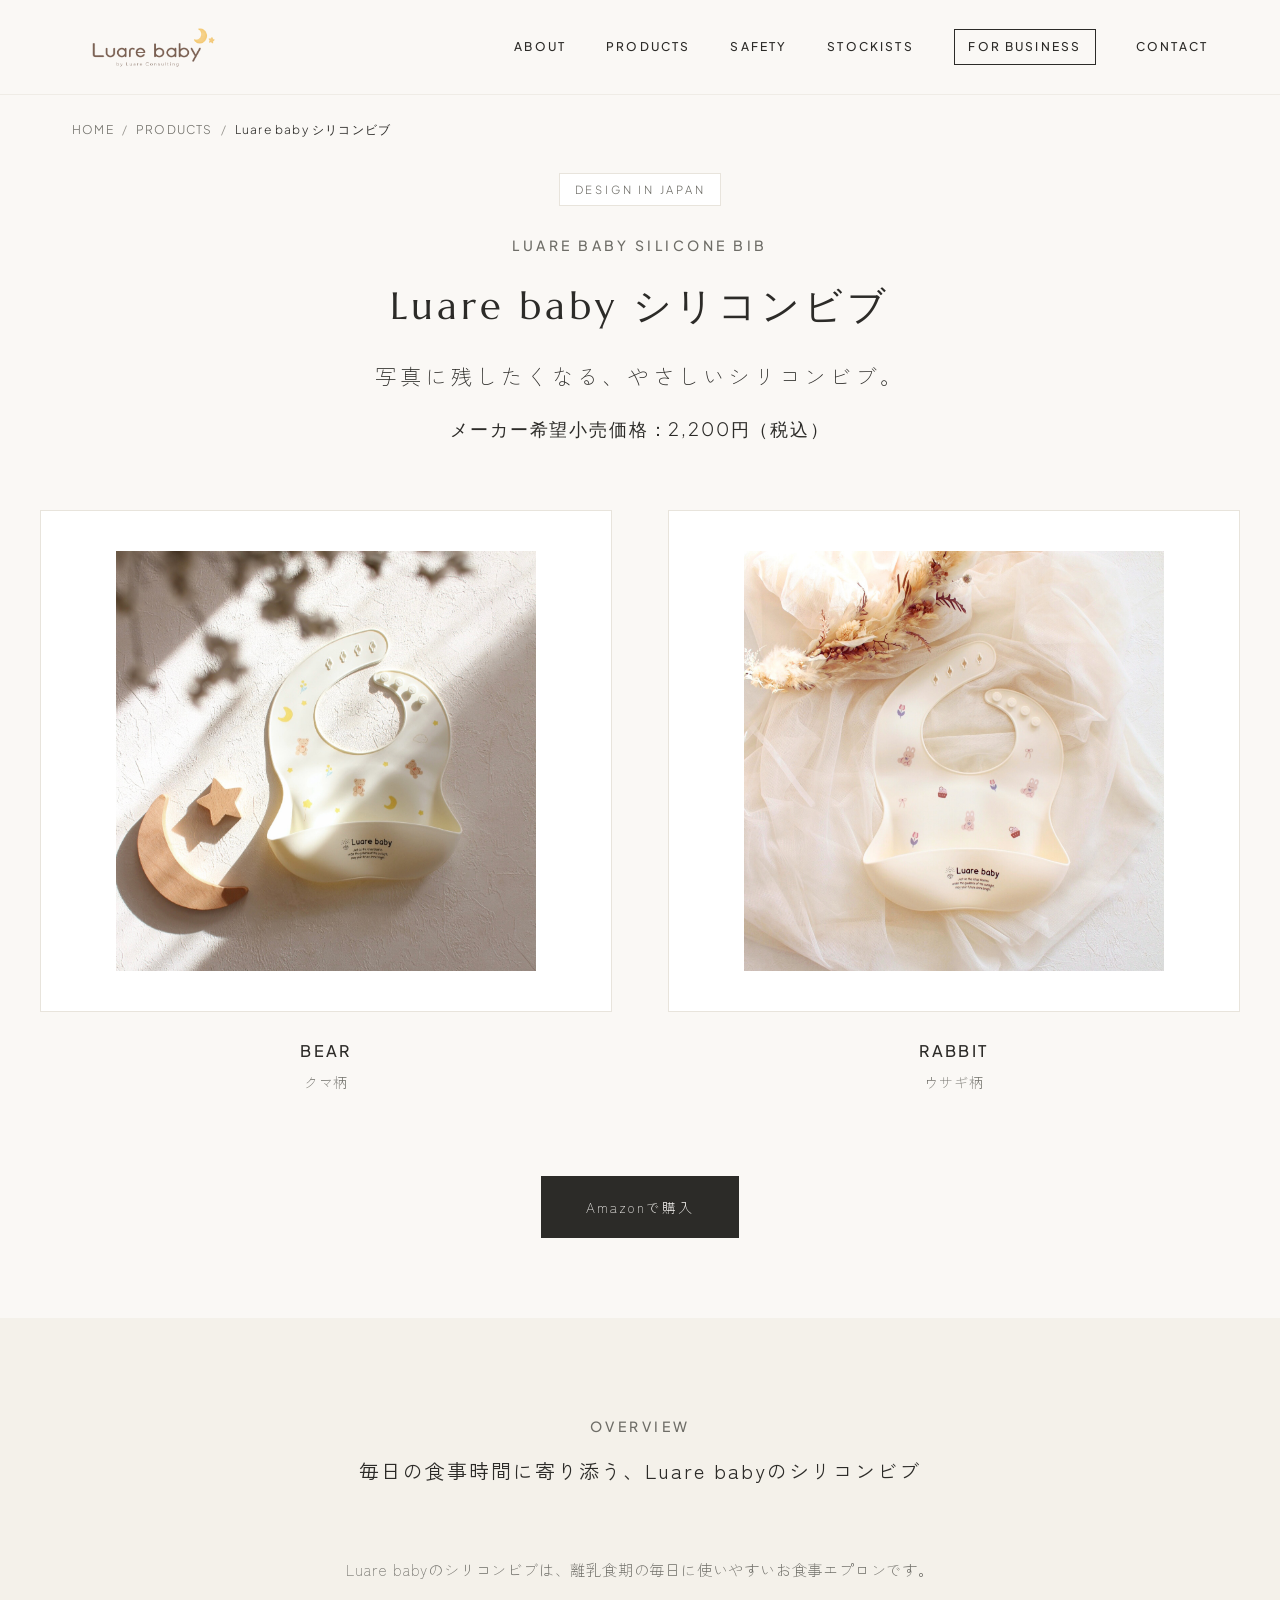
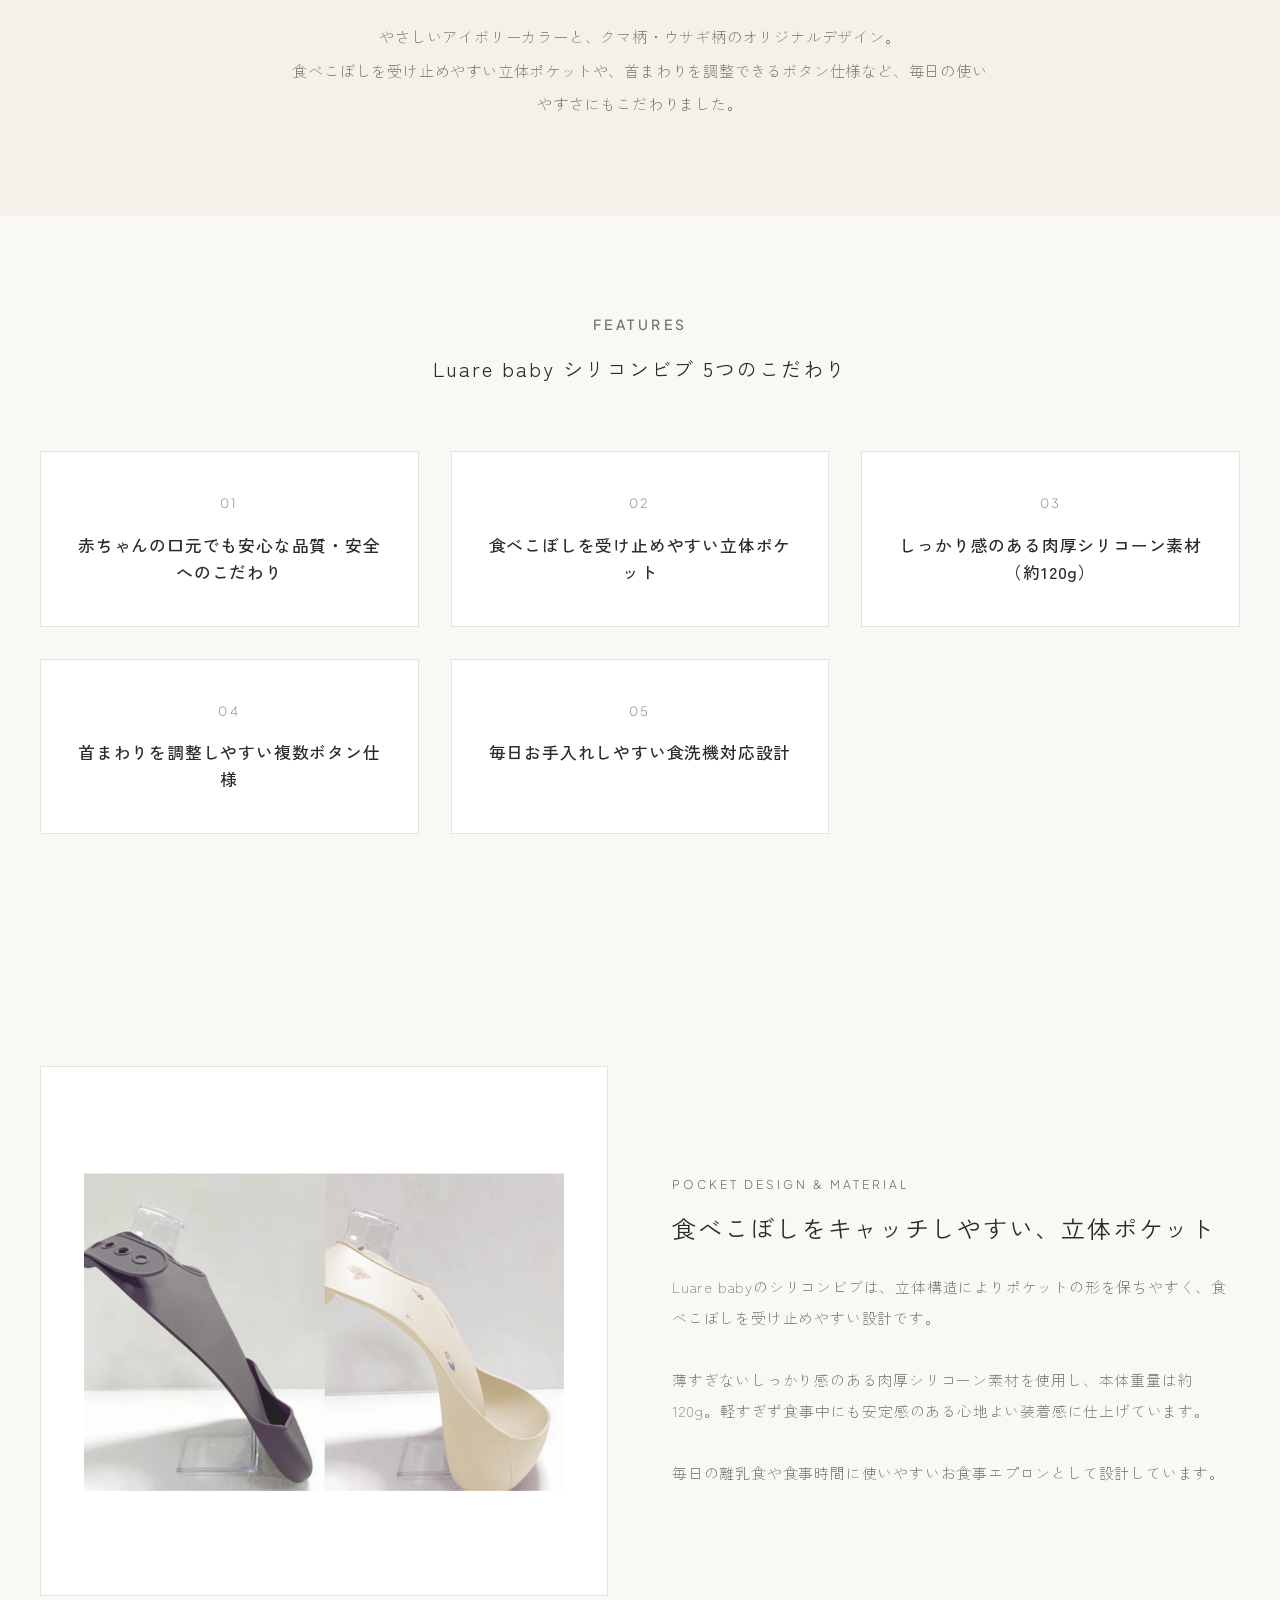
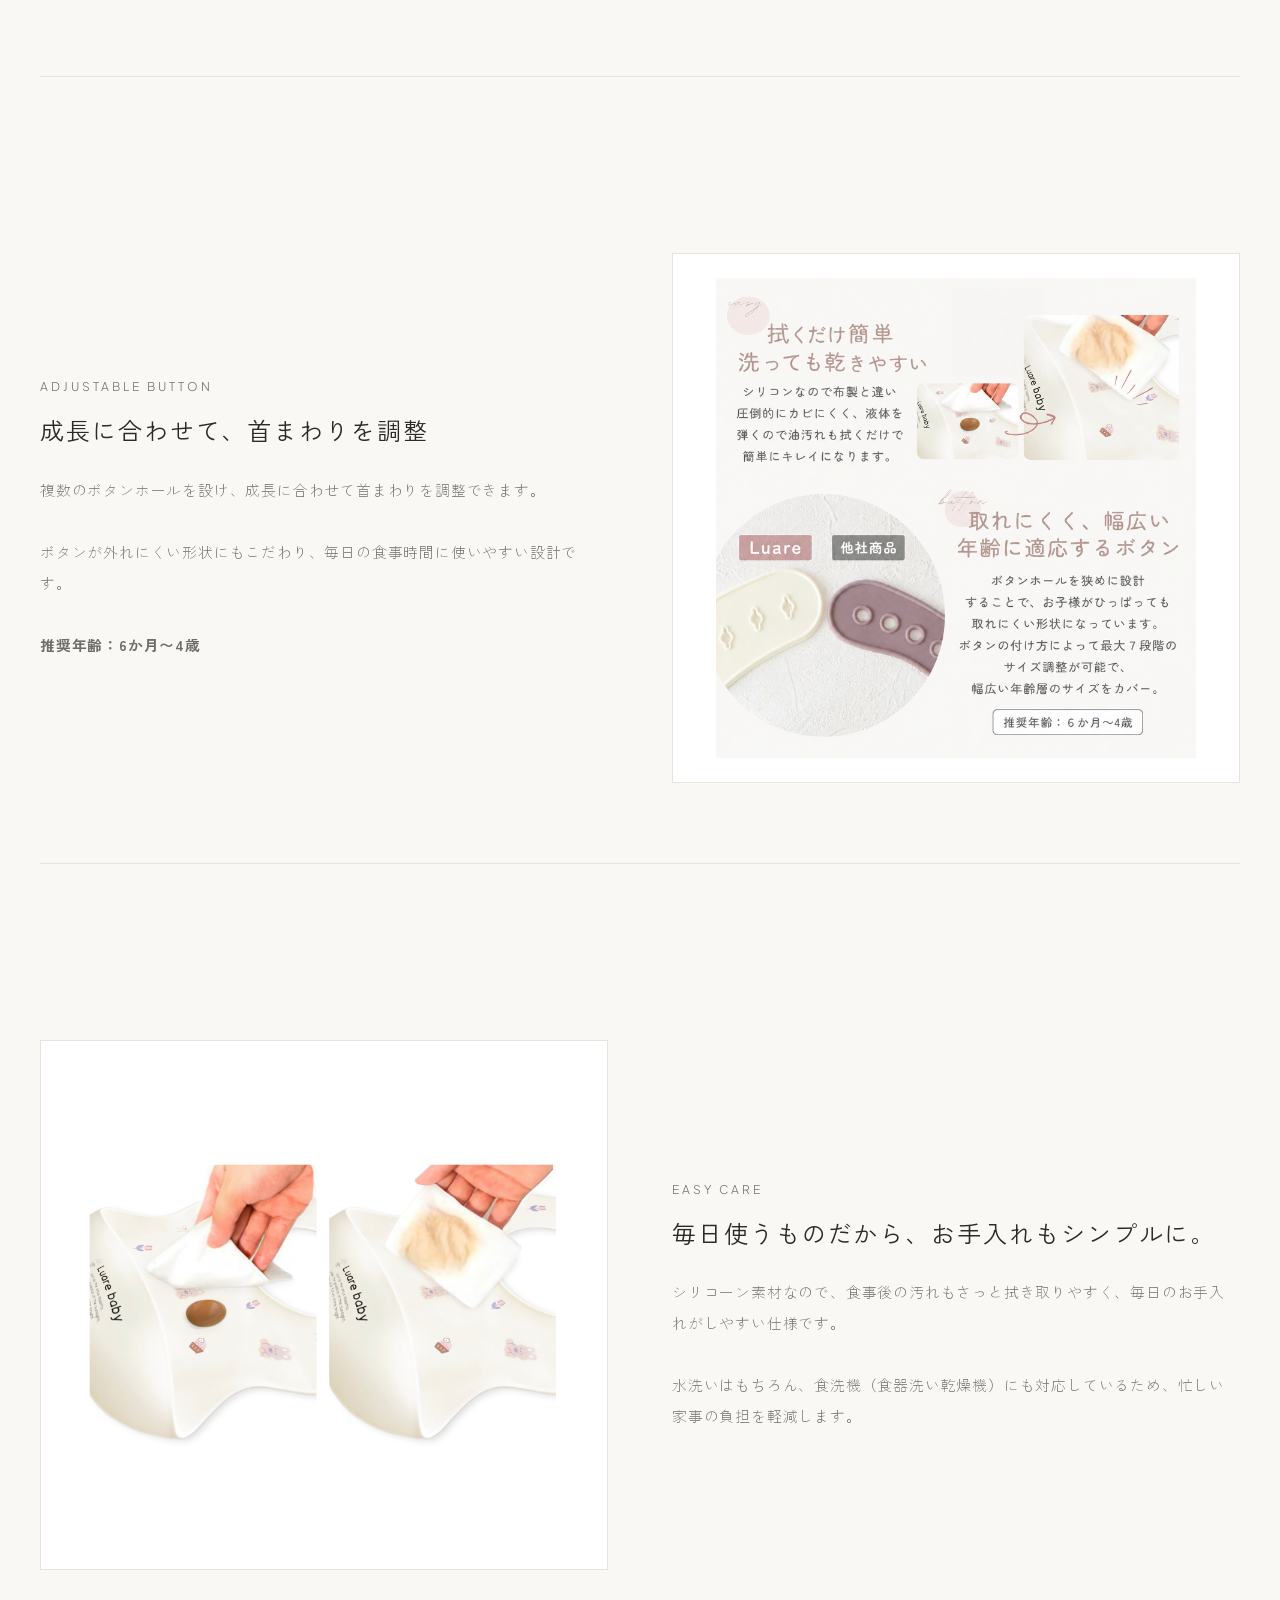
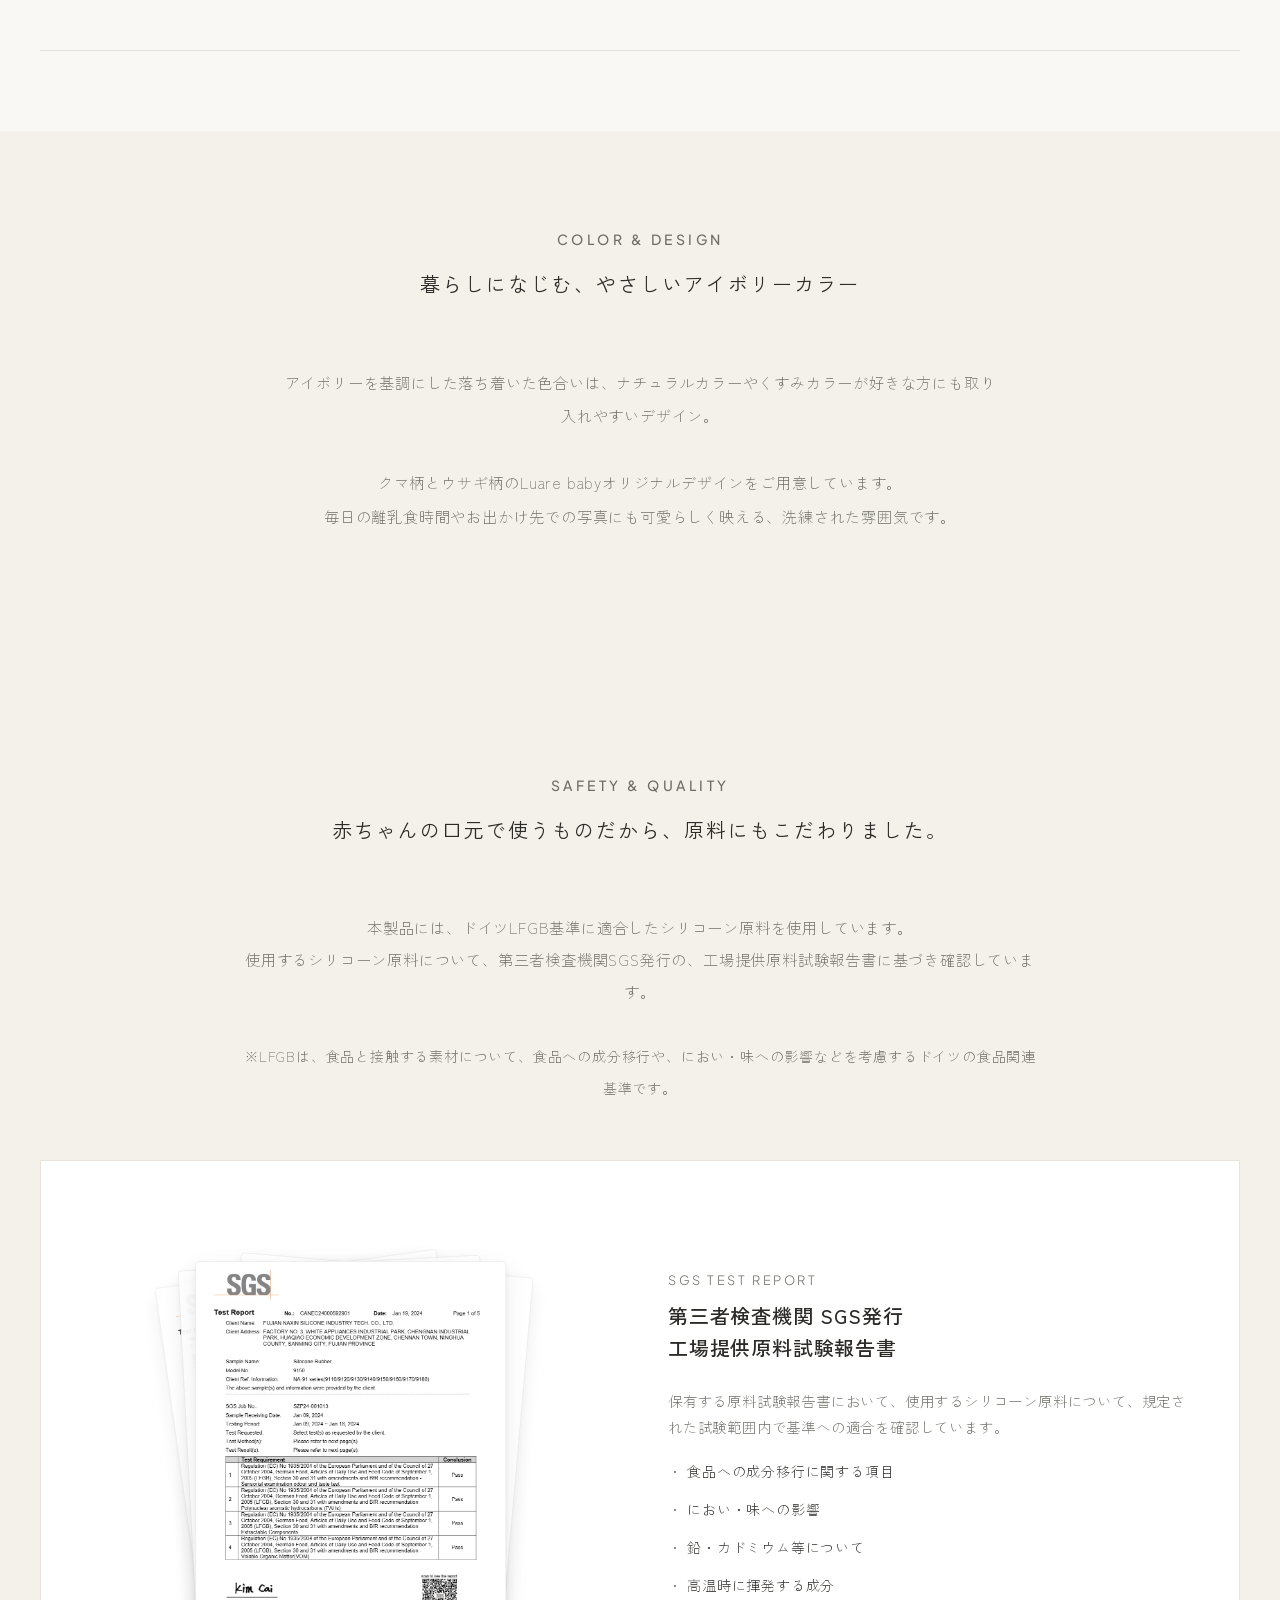
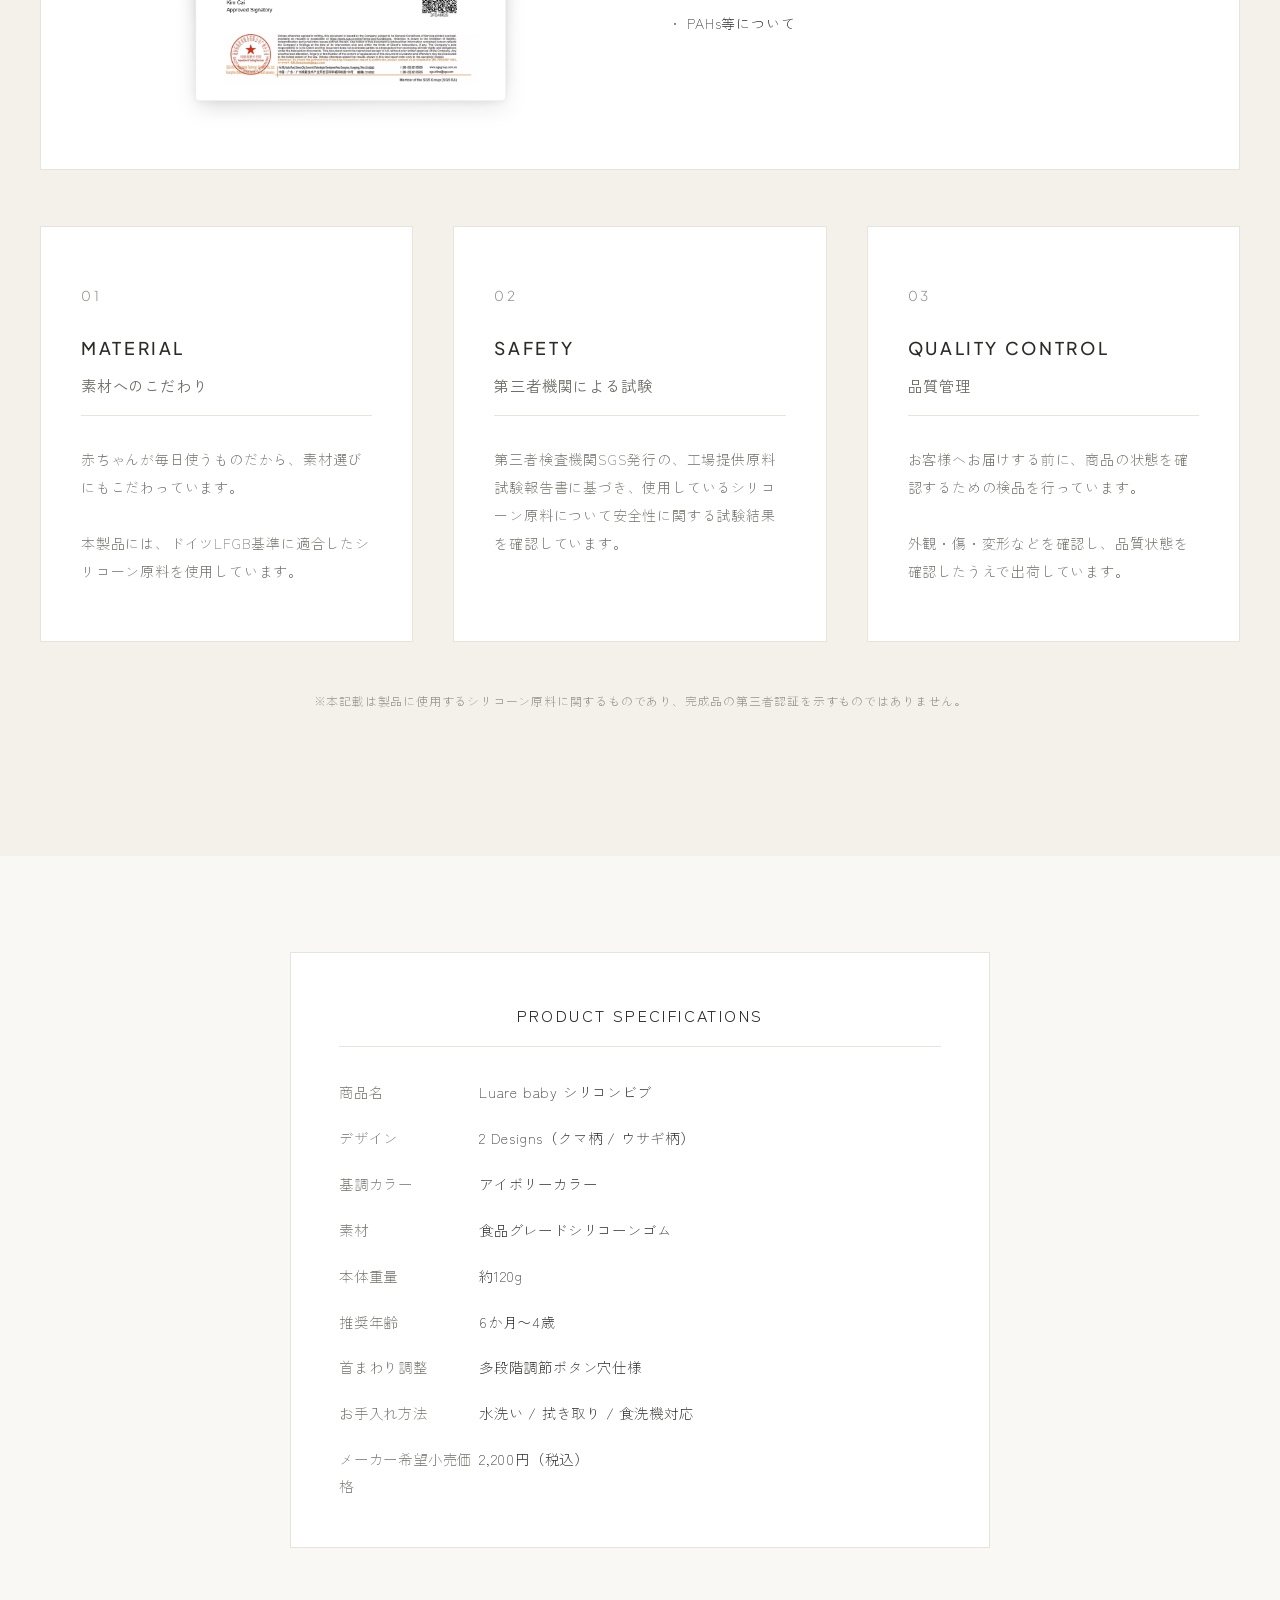
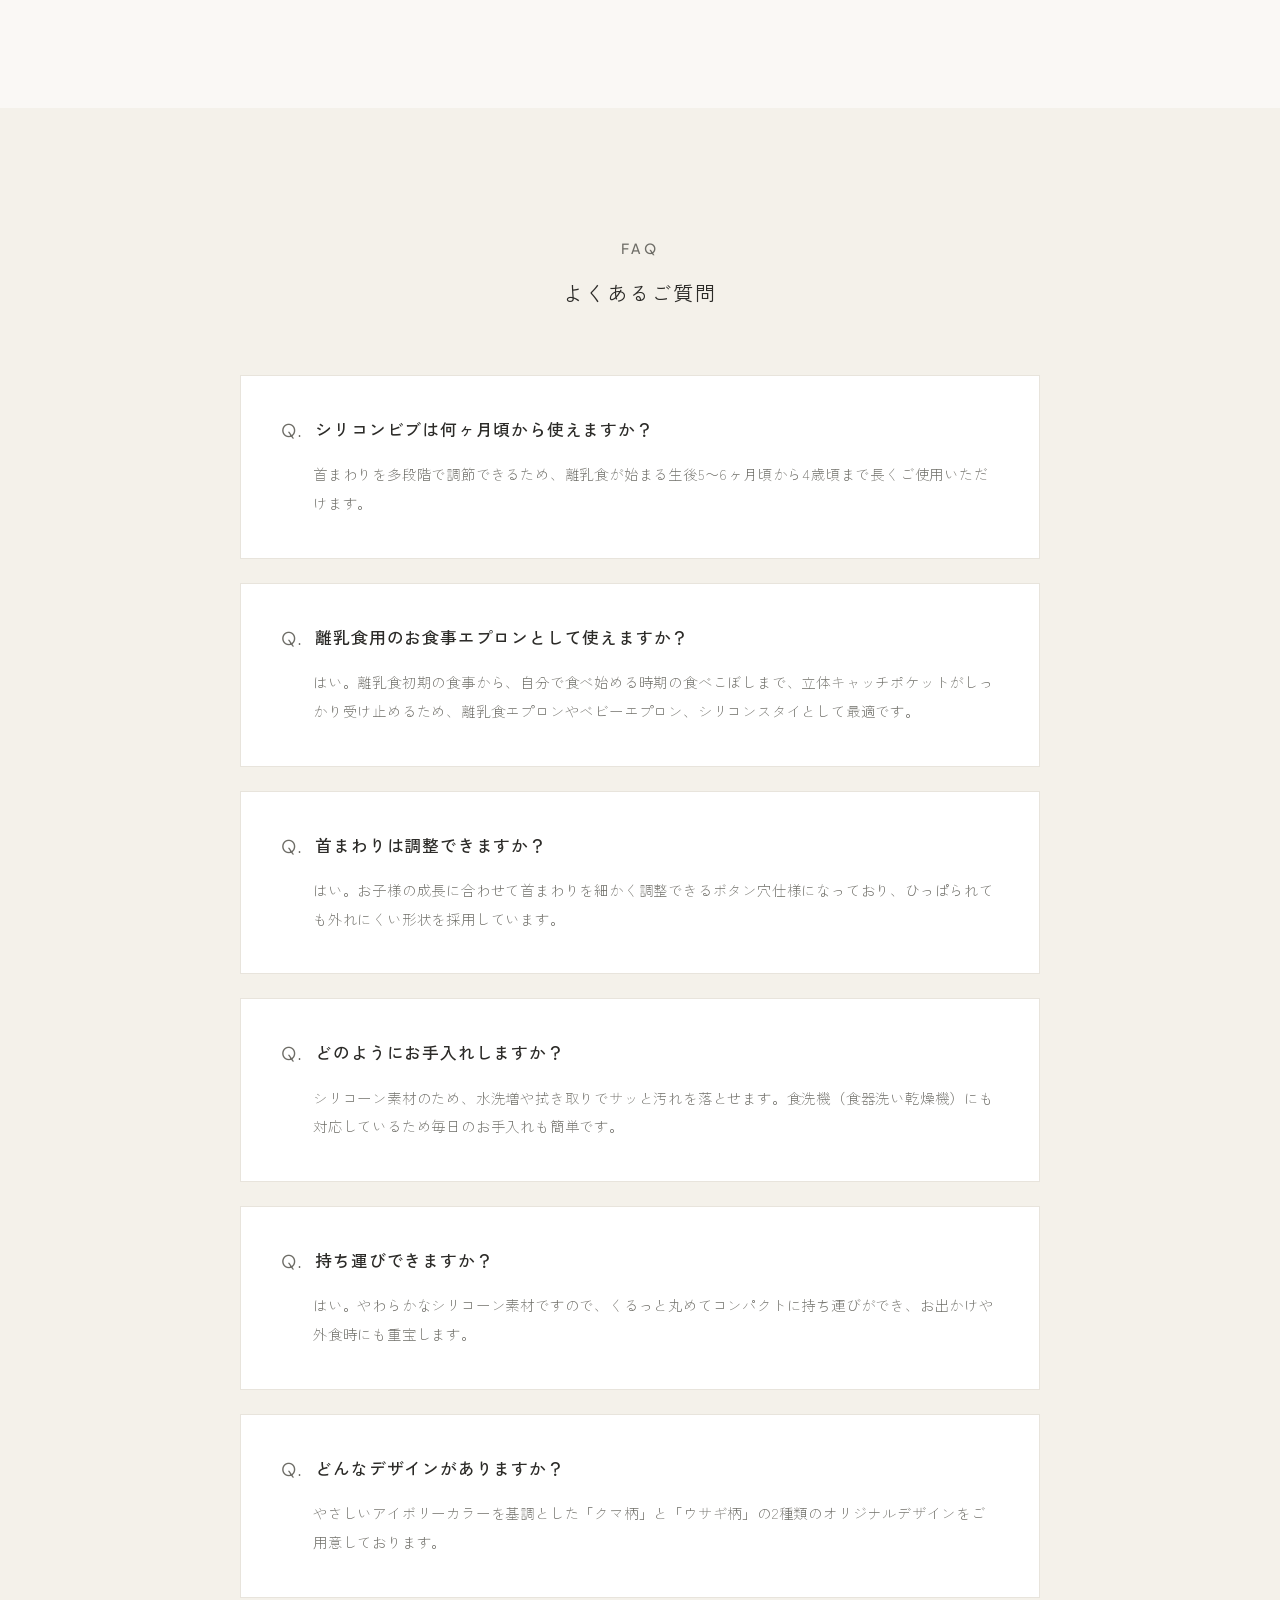
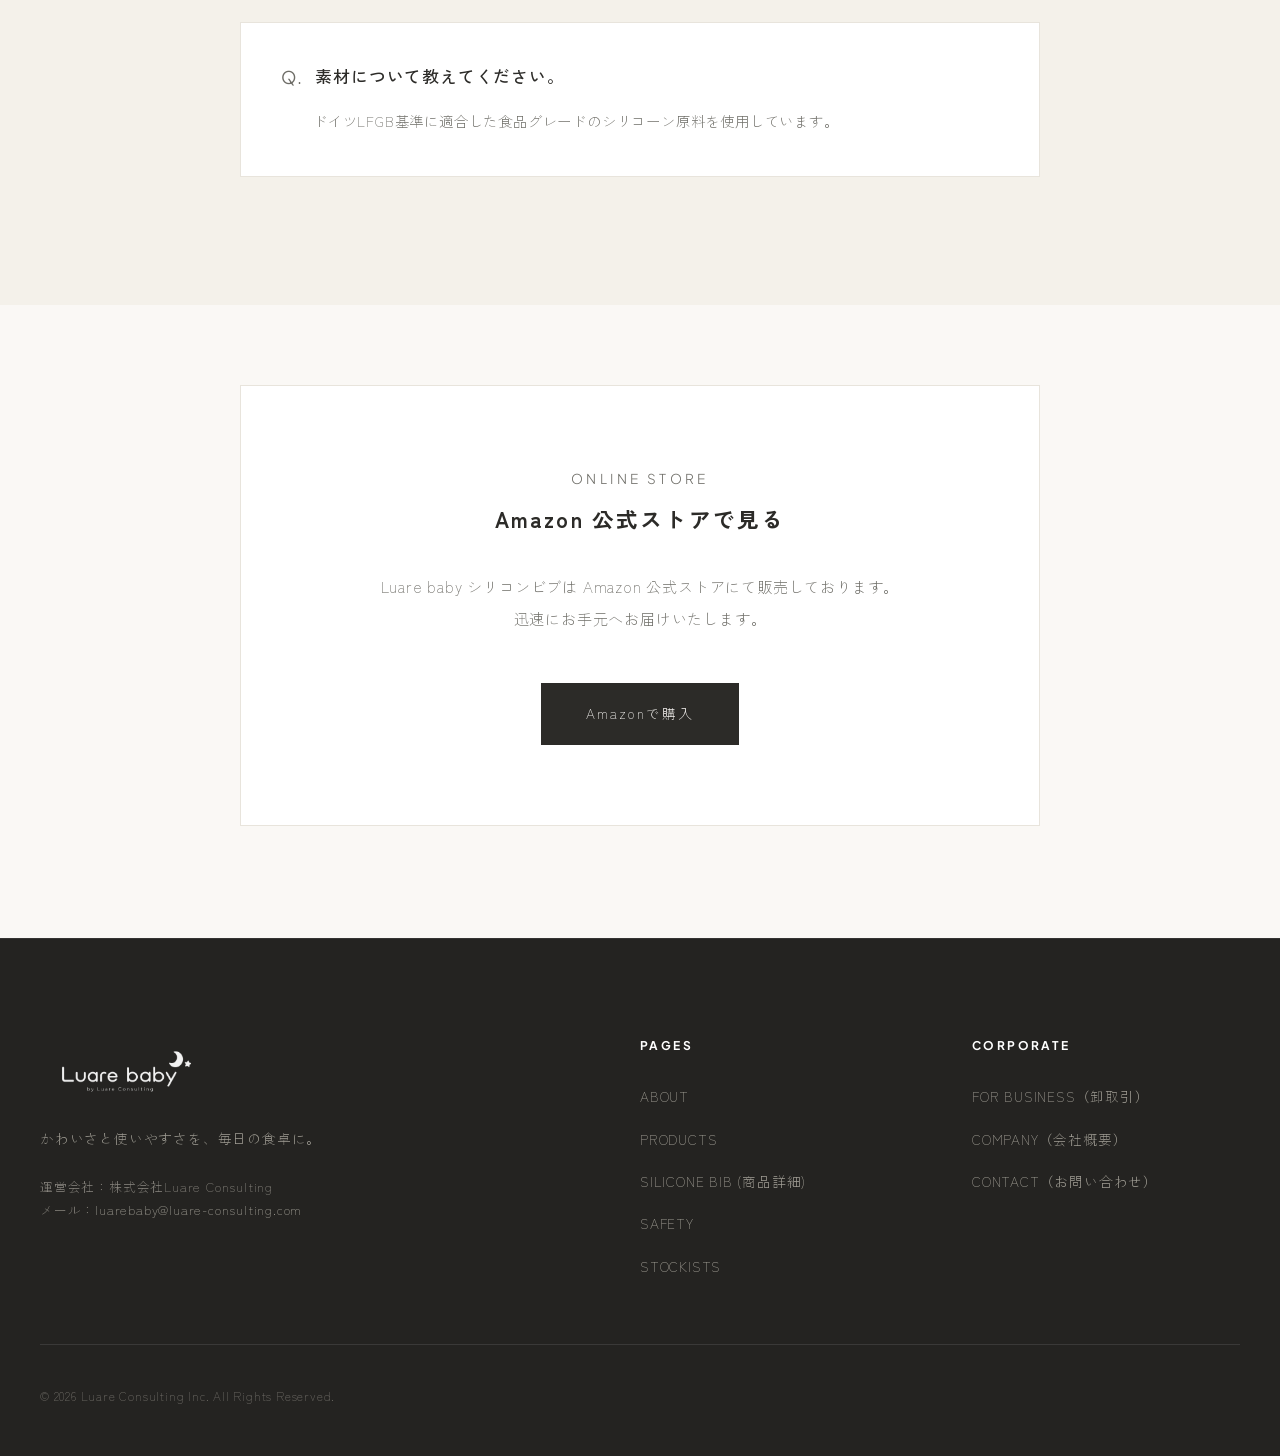
==== products/silicone-bib/index.html @ c56969fc "Add safety and quality commitment as Point 01 in 'Luare baby シリコンビブ 5つのこだわり' section" ====
<!DOCTYPE html>
<html lang="ja">
<head>
  <meta charset="UTF-8">
  <meta name="viewport" content="width=device-width, initial-scale=1.0">
  <title>おしゃれでかわいいシリコンビブ・お食事エプロン｜Luare baby</title>
  <meta name="description" content="おしゃれでかわいいシリコンビブ・お食事エプロンならLuare baby（ルアレベビー）。やさしいアイボリーカラーとクマ・ウサギのオリジナルデザイン。離乳食期に使いやすい立体ポケット付きベビーエプロンをご紹介します。">
  
  <!-- OGP Tags -->
  <meta property="og:title" content="おしゃれでかわいいシリコンビブ・お食事エプロン｜Luare baby">
  <meta property="og:description" content="やさしいアイボリーカラーとクマ・ウサギのオリジナルデザイン。離乳食期の毎日に使いやすい立体ポケット付きシリコンビブ。">
  <meta property="og:type" content="product">
  <meta property="og:url" content="https://baby.luare-consulting.com/products/silicone-bib/">
  <meta property="og:image" content="https://baby.luare-consulting.com/assets/images/products/bib-bear.png">
  <meta property="og:site_name" content="Luare baby">
  
  <!-- Twitter Card -->
  <meta name="twitter:card" content="summary_large_image">
  <meta name="twitter:title" content="おしゃれでかわいいシリコンビブ｜Luare baby">
  <meta name="twitter:description" content="離乳食期から使いやすいやわらかシリコーン製ビブ。">
  <meta name="twitter:image" content="https://baby.luare-consulting.com/assets/images/products/bib-bear.png">
  
  <!-- Favicon & Canonical -->
  <link rel="icon" type="image/svg+xml" href="../../assets/images/favicon.svg">
  <link rel="canonical" href="https://baby.luare-consulting.com/products/silicone-bib/">
  
  <!-- Stylesheets -->
  <link rel="stylesheet" href="../../assets/css/style.css">

  <!-- JSON-LD Structured Data -->
  <script type="application/ld+json">
  {
    "@context": "https://schema.org",
    "@graph": [
      {
        "@type": "BreadcrumbList",
        "itemListElement": [
          {
            "@type": "ListItem",
            "position": 1,
            "name": "HOME",
            "item": "https://baby.luare-consulting.com/"
          },
          {
            "@type": "ListItem",
            "position": 2,
            "name": "PRODUCTS",
            "item": "https://baby.luare-consulting.com/#products"
          },
          {
            "@type": "ListItem",
            "position": 3,
            "name": "Luare baby シリコンビブ",
            "item": "https://baby.luare-consulting.com/products/silicone-bib/"
          }
        ]
      },
      {
        "@type": "Product",
        "name": "Luare baby シリコンビブ",
        "image": [
          "https://baby.luare-consulting.com/assets/images/products/bib-bear.png",
          "https://baby.luare-consulting.com/assets/images/products/bib-rabbit.png"
        ],
        "description": "離乳食期の毎日に使いやすいお食事エプロン。アイボリーカラーにクマ柄とウサギ柄のオリジナルデザイン。",
        "brand": {
          "@type": "Brand",
          "name": "Luare baby"
        },
        "offers": {
          "@type": "Offer",
          "priceCurrency": "JPY",
          "price": "2200",
          "availability": "https://schema.org/InStock",
          "url": "https://baby.luare-consulting.com/products/silicone-bib/"
        }
      },
      {
        "@type": "FAQPage",
        "mainEntity": [
          {
            "@type": "Question",
            "name": "シリコンビブは何ヶ月頃から使えますか？",
            "acceptedAnswer": {
              "@type": "Answer",
              "text": "首まわりを多段階で調節できるため、離乳食が始まる生後5〜6ヶ月頃から4歳頃まで長くご使用いただけます。"
            }
          },
          {
            "@type": "Question",
            "name": "離乳食用のお食事エプロンとして使えますか？",
            "acceptedAnswer": {
              "@type": "Answer",
              "text": "はい。離乳食初期のドロドロ状の食事から、自分で食べ始める時期の食べこぼしまで、立体キャッチポケットがしっかり受け止めるため、離乳食エプロン・ベビーエプロンとして最適です。"
            }
          },
          {
            "@type": "Question",
            "name": "首まわりは調整できますか？",
            "acceptedAnswer": {
              "@type": "Answer",
              "text": "はい。お子様の成長に合わせて首まわりを細かく調整できるボタン穴仕様になっており、ひっぱられても外れにくい形状を採用しています。"
            }
          },
          {
            "@type": "Question",
            "name": "どのようにお手入れしますか？",
            "acceptedAnswer": {
              "@type": "Answer",
              "text": "シリコーン素材のため、水洗増や拭き取りでサッと汚れを落とせます。食洗機（食器洗い乾燥機）にも対応しているため毎日のお手入れも簡単です。"
            }
          },
          {
            "@type": "Question",
            "name": "持ち運びできますか？",
            "acceptedAnswer": {
              "@type": "Answer",
              "text": "はい。やわらかなシリコーン素材ですので、くるっと丸めてコンパクトに持ち運びができ、お出かけや外食時にも重宝します。"
            }
          },
          {
            "@type": "Question",
            "name": "どんなデザインがありますか？",
            "acceptedAnswer": {
              "@type": "Answer",
              "text": "やさしいアイボリーカラーを基調とした「クマ柄」と「ウサギ柄」の2種類のオリジナルデザインをご用意しております。"
            }
          },
          {
            "@type": "Question",
            "name": "素材について教えてください。",
            "acceptedAnswer": {
              "@type": "Answer",
              "text": "ドイツLFGB基準に適合した食品グレードのシリコーン原料を使用しています。"
            }
          }
        ]
      }
    ]
  }
  </script>
</head>
<body>

  <!-- Header Navigation -->
  <header class="site-header">
    <div class="header-container">
      <a href="../../index.html" class="logo">
        <img src="../../assets/images/logo/brand-logo.png" alt="Luare baby" class="logo-img" width="320" height="68">
      </a>

      <nav class="nav-desktop">
        <a href="../../index.html#about" class="nav-link">ABOUT</a>
        <a href="../../index.html#products" class="nav-link">PRODUCTS</a>
        <a href="#safety" class="nav-link">SAFETY</a>
        <a href="../../index.html#stockists" class="nav-link">STOCKISTS</a>
        <a href="../../business.html" class="nav-link nav-business">FOR BUSINESS</a>
        <a href="../../contact.html" class="nav-link">CONTACT</a>
      </nav>

      <button class="hamburger-btn" id="hamburgerBtn" aria-label="メニューを開く">
        <span></span>
        <span></span>
        <span></span>
      </button>
    </div>
  </header>

  <!-- Mobile Overlay Navigation -->
  <div class="nav-mobile-overlay" id="mobileOverlay">
    <ul class="nav-mobile-list">
      <li><a href="../../index.html#about" class="nav-link">ABOUT</a></li>
      <li><a href="../../index.html#products" class="nav-link">PRODUCTS</a></li>
      <li><a href="#safety" class="nav-link">SAFETY</a></li>
      <li><a href="../../index.html#stockists" class="nav-link">STOCKISTS</a></li>
      <li><a href="../../business.html" class="nav-link nav-business">FOR BUSINESS</a></li>
      <li><a href="../../company.html" class="nav-link">COMPANY</a></li>
      <li><a href="../../contact.html" class="nav-link">CONTACT</a></li>
    </ul>
  </div>

  <main>
    <!-- Breadcrumb Navigation -->
    <div class="breadcrumb-container">
      <ol class="breadcrumb-list">
        <li class="breadcrumb-item"><a href="../../index.html">HOME</a></li>
        <li class="breadcrumb-separator">/</li>
        <li class="breadcrumb-item"><a href="../../index.html#products">PRODUCTS</a></li>
        <li class="breadcrumb-separator">/</li>
        <li class="breadcrumb-item active">Luare baby シリコンビブ</li>
      </ol>
    </div>

    <!-- 1. 商品ファーストビュー -->
    <section class="products-section" style="padding-top: 2rem; padding-bottom: 5rem;">
      <div class="products-container">
        <div class="product-meta-header fade-in-up">
          <span class="badge-japan">Design in Japan</span>
          <span class="section-title-en" style="display: block; margin-top: 0.5rem;">LUARE BABY SILICONE BIB</span>
          <h1 class="product-title" style="font-size: 2.4rem; margin-bottom: 0.8rem;">Luare baby シリコンビブ</h1>
          <p class="hero-copy" style="font-size: 1.35rem; margin-bottom: 1rem; color: var(--text-main);">
            写真に残したくなる、やさしいシリコンビブ。
          </p>
          <p class="product-price">メーカー希望小売価格：2,200円（税込）</p>
        </div>

        <!-- Product Image Gallery -->
        <div class="product-grid fade-in-up">
          <div class="product-card">
            <div class="product-image-box">
              <img src="../../assets/images/products/bib-bear.png" alt="Luare baby シリコンビブ クマ柄" width="400" height="420" loading="eager">
            </div>
            <h3 class="product-design-name">BEAR</h3>
            <p class="product-design-jp">クマ柄</p>
          </div>

          <div class="product-card">
            <div class="product-image-box">
              <img src="../../assets/images/products/bib-rabbit.png" alt="Luare baby シリコンビブ ウサギ柄" width="400" height="420" loading="eager">
            </div>
            <h3 class="product-design-name">RABBIT</h3>
            <p class="product-design-jp">ウサギ柄</p>
          </div>
        </div>

        <div class="product-cta-wrapper fade-in-up" style="margin-top: 2.5rem;">
          <a href="#" class="btn-primary js-amazon-url">Amazonで購入</a>
        </div>
      </div>
    </section>

    <!-- 2. 商品概要 -->
    <section class="about-section" style="padding: 6rem 2rem;">
      <div class="about-container fade-in-up">
        <div class="section-title">
          <span class="section-title-en">OVERVIEW</span>
          <h2 class="section-title-jp">毎日の食事時間に寄り添う、Luare babyのシリコンビブ</h2>
        </div>
        <p class="about-text" style="max-width: 700px; margin: 0 auto;">
          Luare babyのシリコンビブは、離乳食期の毎日に使いやすいお食事エプロンです。<br><br>
          やさしいアイボリーカラーと、クマ柄・ウサギ柄のオリジナルデザイン。<br>
          食べこぼしを受け止めやすい立体ポケットや、首まわりを調整できるボタン仕様など、毎日の使いやすさにもこだわりました。
        </p>
      </div>
    </section>

    <!-- 3. Luare babyの特徴 (5つのポイント) -->
    <section class="products-section" style="padding: 6rem 2rem 4rem;">
      <div class="products-container">
        <div class="section-title fade-in-up">
          <span class="section-title-en">FEATURES</span>
          <h2 class="section-title-jp">Luare baby シリコンビブ 5つのこだわり</h2>
        </div>

        <div class="features-5grid fade-in-up">
          <div class="feature-point-card">
            <span class="feature-point-num">01</span>
            <h3 class="feature-point-title">赤ちゃんの口元でも安心な品質・安全へのこだわり</h3>
          </div>
          <div class="feature-point-card">
            <span class="feature-point-num">02</span>
            <h3 class="feature-point-title">食べこぼしを受け止めやすい立体ポケット</h3>
          </div>
          <div class="feature-point-card">
            <span class="feature-point-num">03</span>
            <h3 class="feature-point-title">しっかり感のある肉厚シリコーン素材（約120g）</h3>
          </div>
          <div class="feature-point-card">
            <span class="feature-point-num">04</span>
            <h3 class="feature-point-title">首まわりを調整しやすい複数ボタン仕様</h3>
          </div>
          <div class="feature-point-card">
            <span class="feature-point-num">05</span>
            <h3 class="feature-point-title">毎日お手入れしやすい食洗機対応設計</h3>
          </div>
        </div>
      </div>
    </section>

    <!-- 4. 立体ポケット & 肉厚シリコーン素材 -->
    <section class="products-section" style="padding: 2rem 2rem 4rem;">
      <div class="products-container">
        <div class="detail-section-row fade-in-up">
          <div class="detail-section-img-box">
            <img src="../../assets/images/products/pocket-shape-comparison.jpg" alt="立体ポケット付きシリコンビブの形状比較" loading="lazy">
          </div>
          <div class="detail-section-content">
            <span class="detail-section-tag">POCKET DESIGN & MATERIAL</span>
            <h2 class="detail-section-title">食べこぼしをキャッチしやすい、立体ポケット</h2>
            <p class="detail-section-text">
              Luare babyのシリコンビブは、立体構造によりポケットの形を保ちやすく、食べこぼしを受け止めやすい設計です。<br><br>
              薄すぎないしっかり感のある肉厚シリコーン素材を使用し、本体重量は約120g。軽すぎず食事中にも安定感のある心地よい装着感に仕上げています。<br><br>
              毎日の離乳食や食事時間に使いやすいお食事エプロンとして設計しています。
            </p>
          </div>
        </div>
      </div>
    </section>

    <!-- 首まわり・ボタン -->
    <section class="products-section" style="padding: 2rem 2rem 4rem;">
      <div class="products-container">
        <div class="detail-section-row reverse fade-in-up">
          <div class="detail-section-img-box">
            <img src="../../assets/images/products/button-detail.jpg" alt="Luare baby シリコンビブ 首まわりボタン調整機能" loading="lazy">
          </div>
          <div class="detail-section-content">
            <span class="detail-section-tag">ADJUSTABLE BUTTON</span>
            <h2 class="detail-section-title">成長に合わせて、首まわりを調整</h2>
            <p class="detail-section-text">
              複数のボタンホールを設け、成長に合わせて首まわりを調整できます。<br><br>
              ボタンが外れにくい形状にもこだわり、毎日の食事時間に使いやすい設計です。<br><br>
              <strong>推奨年齢：6か月〜4歳</strong>
            </p>
          </div>
        </div>
      </div>
    </section>

    <!-- お手入れ -->
    <section class="products-section" style="padding: 2rem 2rem 5rem;">
      <div class="products-container">
        <div class="detail-section-row fade-in-up">
          <div class="detail-section-img-box">
            <img src="../../assets/images/products/easy-clean-wipe.jpg" alt="サッと汚れを拭き取りやすいシリコンビブのお手入れイメージ" loading="lazy">
          </div>
          <div class="detail-section-content">
            <span class="detail-section-tag">EASY CARE</span>
            <h2 class="detail-section-title">毎日使うものだから、お手入れもシンプルに。</h2>
            <p class="detail-section-text">
              シリコーン素材なので、食事後の汚れもさっと拭き取りやすく、毎日のお手入れがしやすい仕様です。<br><br>
              水洗いはもちろん、食洗機（食器洗い乾燥機）にも対応しているため、忙しい家事の負担を軽減します。
            </p>
          </div>
        </div>
      </div>
    </section>

    <!-- 8. デザイン・カラー -->
    <section class="about-section" style="padding: 6rem 2rem;">
      <div class="about-container fade-in-up">
        <div class="section-title">
          <span class="section-title-en">COLOR & DESIGN</span>
          <h2 class="section-title-jp">暮らしになじむ、やさしいアイボリーカラー</h2>
        </div>
        <p class="about-text" style="max-width: 720px; margin: 0 auto;">
          アイボリーを基調にした落ち着いた色合いは、ナチュラルカラーやくすみカラーが好きな方にも取り入れやすいデザイン。<br><br>
          クマ柄とウサギ柄のLuare babyオリジナルデザインをご用意しています。<br>
          毎日の離乳食時間やお出かけ先での写真にも可愛らしく映える、洗練された雰囲気です。
        </p>
      </div>
    </section>

    <!-- 9. SAFETY & QUALITY (最重要：SGS試験報告書ビジュアル掲載) -->
    <section id="safety" class="safety-section">
      <div class="safety-container">
        <div class="section-title fade-in-up">
          <span class="section-title-en">SAFETY & QUALITY</span>
          <h2 class="section-title-jp">赤ちゃんの口元で使うものだから、原料にもこだわりました。</h2>
        </div>

        <p class="product-intro-text fade-in-up" style="max-width: 800px;">
          本製品には、ドイツLFGB基準に適合したシリコーン原料を使用しています。<br>
          使用するシリコーン原料について、第三者検査機関SGS発行の、工場提供原料試験報告書に基づき確認しています。<br><br>
          <span style="font-size: 0.875rem; color: var(--text-muted);">
            ※LFGBは、食品と接触する素材について、食品への成分移行や、におい・味への影響などを考慮するドイツの食品関連基準です。
          </span>
        </p>

        <!-- SGS Report Real Document Stack Visual Card -->
        <div class="sgs-report-container fade-in-up">
          <div class="sgs-report-stack-real">
            <!-- Real PDF Page 1 (Front) -->
            <img src="../../assets/images/products/sgs-report-page-1.png" alt="第三者検査機関SGS発行 工場提供原料試験報告書 1ページ目 (Report No. CANEC24000592901)" loading="lazy">
            <!-- Real PDF Page 2 -->
            <img src="../../assets/images/products/sgs-report-page-2.png" alt="第三者検査機関SGS発行 工場提供原料試験報告書 2ページ目" loading="lazy">
            <!-- Real PDF Page 3 -->
            <img src="../../assets/images/products/sgs-report-page-3.png" alt="第三者検査機関SGS発行 工場提供原料試験報告書 3ページ目" loading="lazy">
            <!-- Real PDF Page 4 -->
            <img src="../../assets/images/products/sgs-report-page-4.png" alt="第三者検査機関SGS発行 工場提供原料試験報告書 4ページ目" loading="lazy">
          </div>

          <div class="sgs-report-info">
            <p class="sgs-issuer-title">SGS TEST REPORT</p>
            <h3 class="sgs-headline">第三者検査機関 SGS発行<br>工場提供原料試験報告書</h3>
            <p style="font-size: 0.9rem; color: var(--text-muted); margin-bottom: 1.2rem; line-height: 1.8;">
              保有する原料試験報告書において、使用するシリコーン原料について、規定された試験範囲内で基準への適合を確認しています。
            </p>
            <div class="sgs-items-list">
              <div class="sgs-item-row">食品への成分移行に関する項目</div>
              <div class="sgs-item-row">におい・味への影響</div>
              <div class="sgs-item-row">鉛・カドミウム等について</div>
              <div class="sgs-item-row">高温時に揮発する成分</div>
              <div class="sgs-item-row">PAHs等について</div>
            </div>
          </div>
        </div>

        <div class="safety-grid" style="margin-top: 3.5rem;">
          <div class="safety-card fade-in-up">
            <span class="safety-num">01</span>
            <h3 class="safety-card-title-en">MATERIAL</h3>
            <p class="safety-card-title-jp">素材へのこだわり</p>
            <p class="safety-card-desc">
              赤ちゃんが毎日使うものだから、素材選びにもこだわっています。<br><br>
              本製品には、ドイツLFGB基準に適合したシリコーン原料を使用しています。
            </p>
          </div>

          <div class="safety-card fade-in-up">
            <span class="safety-num">02</span>
            <h3 class="safety-card-title-en">SAFETY</h3>
            <p class="safety-card-title-jp">第三者機関による試験</p>
            <p class="safety-card-desc">
              第三者検査機関SGS発行の、工場提供原料試験報告書に基づき、使用しているシリコーン原料について安全性に関する試験結果を確認しています。
            </p>
          </div>

          <div class="safety-card fade-in-up">
            <span class="safety-num">03</span>
            <h3 class="safety-card-title-en">QUALITY CONTROL</h3>
            <p class="safety-card-title-jp">品質管理</p>
            <p class="safety-card-desc">
              お客様へお届けする前に、商品の状態を確認するための検品を行っています。<br><br>
              外観・傷・変形などを確認し、品質状態を確認したうえで出荷しています。
            </p>
          </div>
        </div>

        <p class="safety-disclaimer fade-in-up">
          ※本記載は製品に使用するシリコーン原料に関するものであり、完成品の第三者認証を示すものではありません。
        </p>
      </div>
    </section>

    <!-- 10. 商品仕様 -->
    <section class="products-section" style="padding: 6rem 2rem;">
      <div class="products-container">
        <div class="product-specs fade-in-up">
          <h2 class="product-specs-title">PRODUCT SPECIFICATIONS</h2>
          <div class="specs-grid">
            <div class="specs-label">商品名</div>
            <div class="specs-value">Luare baby シリコンビブ</div>

            <div class="specs-label">デザイン</div>
            <div class="specs-value">2 Designs（クマ柄 / ウサギ柄）</div>

            <div class="specs-label">基調カラー</div>
            <div class="specs-value">アイボリーカラー</div>

            <div class="specs-label">素材</div>
            <div class="specs-value">食品グレードシリコーンゴム</div>

            <div class="specs-label">本体重量</div>
            <div class="specs-value">約120g</div>

            <div class="specs-label">推奨年齢</div>
            <div class="specs-value">6か月〜4歳</div>

            <div class="specs-label">首まわり調整</div>
            <div class="specs-value">多段階調節ボタン穴仕様</div>

            <div class="specs-label">お手入れ方法</div>
            <div class="specs-value">水洗い / 拭き取り / 食洗機対応</div>

            <div class="specs-label">メーカー希望小売価格</div>
            <div class="specs-value">2,200円（税込）</div>
          </div>
        </div>
      </div>
    </section>

    <!-- 11. FAQ -->
    <section class="faq-section">
      <div class="faq-container">
        <div class="section-title fade-in-up">
          <span class="section-title-en">FAQ</span>
          <h2 class="section-title-jp">よくあるご質問</h2>
        </div>

        <div class="faq-list">
          <div class="faq-item fade-in-up">
            <h3 class="faq-question">
              <span class="faq-q-badge">Q.</span>
              シリコンビブは何ヶ月頃から使えますか？
            </h3>
            <p class="faq-answer">
              首まわりを多段階で調節できるため、離乳食が始まる生後5〜6ヶ月頃から4歳頃まで長くご使用いただけます。
            </p>
          </div>

          <div class="faq-item fade-in-up">
            <h3 class="faq-question">
              <span class="faq-q-badge">Q.</span>
              離乳食用のお食事エプロンとして使えますか？
            </h3>
            <p class="faq-answer">
              はい。離乳食初期の食事から、自分で食べ始める時期の食べこぼしまで、立体キャッチポケットがしっかり受け止めるため、離乳食エプロンやベビーエプロン、シリコンスタイとして最適です。
            </p>
          </div>

          <div class="faq-item fade-in-up">
            <h3 class="faq-question">
              <span class="faq-q-badge">Q.</span>
              首まわりは調整できますか？
            </h3>
            <p class="faq-answer">
              はい。お子様の成長に合わせて首まわりを細かく調整できるボタン穴仕様になっており、ひっぱられても外れにくい形状を採用しています。
            </p>
          </div>

          <div class="faq-item fade-in-up">
            <h3 class="faq-question">
              <span class="faq-q-badge">Q.</span>
              どのようにお手入れしますか？
            </h3>
            <p class="faq-answer">
              シリコーン素材のため、水洗増や拭き取りでサッと汚れを落とせます。食洗機（食器洗い乾燥機）にも対応しているため毎日のお手入れも簡単です。
            </p>
          </div>

          <div class="faq-item fade-in-up">
            <h3 class="faq-question">
              <span class="faq-q-badge">Q.</span>
              持ち運びできますか？
            </h3>
            <p class="faq-answer">
              はい。やわらかなシリコーン素材ですので、くるっと丸めてコンパクトに持ち運びができ、お出かけや外食時にも重宝します。
            </p>
          </div>

          <div class="faq-item fade-in-up">
            <h3 class="faq-question">
              <span class="faq-q-badge">Q.</span>
              どんなデザインがありますか？
            </h3>
            <p class="faq-answer">
              やさしいアイボリーカラーを基調とした「クマ柄」と「ウサギ柄」の2種類のオリジナルデザインをご用意しております。
            </p>
          </div>

          <div class="faq-item fade-in-up">
            <h3 class="faq-question">
              <span class="faq-q-badge">Q.</span>
              素材について教えてください。
            </h3>
            <p class="faq-answer">
              ドイツLFGB基準に適合した食品グレードのシリコーン原料を使用しています。
            </p>
          </div>
        </div>
      </div>
    </section>

    <!-- 12. Amazon購入CTA -->
    <section class="business-teaser-section" style="padding-top: 5rem; padding-bottom: 7rem;">
      <div class="business-teaser-container fade-in-up">
        <p class="business-teaser-title">ONLINE STORE</p>
        <h2 class="business-teaser-subtitle">Amazon 公式ストアで見る</h2>
        <p class="business-teaser-text">
          Luare baby シリコンビブは Amazon 公式ストアにて販売しております。<br>
          迅速にお手元へお届けいたします。
        </p>
        <a href="#" class="btn-primary js-amazon-url">Amazonで購入</a>
      </div>
    </section>
  </main>

  <!-- Footer Navigation -->
  <footer class="site-footer">
    <div class="footer-container">
      <div>
        <h2 class="footer-brand">
          <img src="../../assets/images/logo/brand-logo.png" alt="Luare baby" class="footer-logo-img" width="320" height="72">
        </h2>
        <p class="footer-tagline">かわいさと使いやすさを、毎日の食卓に。</p>
        <div class="footer-company-info">
          <p>運営会社：株式会社Luare Consulting</p>
          <p>メール：<a href="mailto:luarebaby@luare-consulting.com">luarebaby@luare-consulting.com</a></p>
        </div>
      </div>

      <div>
        <h3 class="footer-nav-title">PAGES</h3>
        <ul class="footer-nav-list">
          <li><a href="../../index.html#about">ABOUT</a></li>
          <li><a href="../../index.html#products">PRODUCTS</a></li>
          <li><a href="index.html">SILICONE BIB (商品詳細)</a></li>
          <li><a href="../../index.html#safety">SAFETY</a></li>
          <li><a href="../../index.html#stockists">STOCKISTS</a></li>
        </ul>
      </div>

      <div>
        <h3 class="footer-nav-title">CORPORATE</h3>
        <ul class="footer-nav-list">
          <li><a href="../../business.html">FOR BUSINESS（卸取引）</a></li>
          <li><a href="../../company.html">COMPANY（会社概要）</a></li>
          <li><a href="../../contact.html">CONTACT（お問い合わせ）</a></li>
        </ul>
      </div>
    </div>

    <div class="footer-bottom">
      <p>&copy; <span id="currentYear"></span> Luare Consulting Inc. All Rights Reserved.</p>
    </div>
  </footer>

  <script src="../../assets/js/config.js"></script>
  <script src="../../assets/js/main.js"></script>
</body>
</html>
---- assets/css/style.css ----
@import url('https://fonts.googleapis.com/css2?family=Cormorant+Garamond:ital,wght@0,300;0,400;0,500;1,300;1,400&family=Marcellus&family=Plus+Jakarta+Sans:wght@300;400;500;600&family=Zen+Kaku+Gothic+New:wght@300;400;500&display=swap');

/* ==========================================================================
   Design System & Base Tokens
   ========================================================================== */
:root {
  /* Harmonious Neutral Palette */
  --bg-primary: #FAF8F5;       /* Warm Soft Ivory */
  --bg-secondary: #F4F1EA;     /* Soft Greige Warmth */
  --bg-surface: #FFFFFF;       /* Clean Off-White */
  
  --text-main: #2C2B28;        /* Deep Charcoal Grey */
  --text-muted: #6E6D67;       /* Muted Warm Grey */
  --text-light: #94928C;       /* Soft Light Grey */
  
  --accent-soft: #E5E0D6;      /* Subtle Neutral Border/Highlight */
  --accent-hover: #D6D0C3;     /* Hover State Neutral */
  --border-light: #E8E4DC;     /* Fine Subtly Warm Border */
  --border-dark: #2C2B28;      /* Primary Accent Border */

  /* Typography Families */
  --font-brand: 'Cormorant Garamond', 'Marcellus', 'Georgia', serif;
  --font-serif: 'Marcellus', 'Times New Roman', serif;
  --font-sans-en: 'Plus Jakarta Sans', -apple-system, sans-serif;
  --font-sans-jp: 'Zen Kaku Gothic New', "Hiragino Sans", "Hiragino Kaku Gothic ProN", "Meiryo", sans-serif;

  /* Layout Spacing */
  --max-width: 1200px;
  --max-width-narrow: 800px;
  --header-height: 95px;
}

/* ==========================================================================
   Reset & Fundamental Rules
   ========================================================================== */
*, *::before, *::after {
  box-sizing: border-box;
  margin: 0;
  padding: 0;
}

html {
  font-size: 16px;
  scroll-behavior: smooth;
  -webkit-text-size-adjust: 100%;
}

body {
  background-color: var(--bg-primary);
  color: var(--text-main);
  font-family: var(--font-sans-jp);
  font-weight: 300;
  line-height: 1.85;
  letter-spacing: 0.05em;
  -webkit-font-smoothing: antialiased;
  -moz-osx-font-smoothing: grayscale;
  overflow-x: hidden;
}

img {
  max-width: 100%;
  height: auto;
  display: block;
}

a {
  color: inherit;
  text-decoration: none;
  transition: opacity 0.3s ease, color 0.3s ease, border-color 0.3s ease;
}

ul, ol {
  list-style: none;
}

button {
  background: none;
  border: none;
  font: inherit;
  color: inherit;
  cursor: pointer;
}

/* ==========================================================================
   Typography Helpers
   ========================================================================== */
.font-en-serif {
  font-family: var(--font-serif);
  letter-spacing: 0.12em;
}

.font-en-sans {
  font-family: var(--font-sans-en);
  letter-spacing: 0.08em;
}

.section-title {
  text-align: center;
  margin-bottom: 4rem;
}

.section-title-en {
  font-family: var(--font-sans-en);
  font-size: 0.875rem;
  font-weight: 500;
  letter-spacing: 0.25em;
  text-transform: uppercase;
  color: var(--text-muted);
  display: block;
  margin-bottom: 0.75rem;
}

.section-title-jp {
  font-size: 1.25rem;
  font-weight: 400;
  letter-spacing: 0.1em;
  color: var(--text-main);
}

/* ==========================================================================
   Header & Navigation
   ========================================================================== */
.site-header {
  position: fixed;
  top: 0;
  left: 0;
  width: 100%;
  height: var(--header-height);
  background-color: rgba(250, 248, 245, 0.92);
  backdrop-filter: blur(8px);
  -webkit-backdrop-filter: blur(8px);
  z-index: 1000;
  border-bottom: 1px solid rgba(232, 228, 220, 0.6);
  transition: background-color 0.3s ease;
}

.header-container {
  max-width: var(--max-width);
  height: 100%;
  margin: 0 auto;
  padding: 0 2rem;
  display: flex;
  align-items: center;
  justify-content: space-between;
}

.logo {
  display: inline-flex;
  align-items: center;
  text-decoration: none;
}

.logo-img {
  height: 68px;
  width: auto;
  max-width: 320px;
  object-fit: contain;
  mix-blend-mode: multiply;
  transition: opacity 0.3s ease;
}

.logo:hover .logo-img {
  opacity: 0.82;
}

.nav-desktop {
  display: flex;
  gap: 2.5rem;
  align-items: center;
}

.nav-link {
  font-family: var(--font-sans-en);
  font-size: 0.75rem;
  font-weight: 500;
  letter-spacing: 0.18em;
  text-transform: uppercase;
  color: var(--text-main);
  position: relative;
  padding: 0.25rem 0;
}

.nav-link::after {
  content: '';
  position: absolute;
  bottom: 0;
  left: 0;
  width: 0%;
  height: 1px;
  background-color: var(--text-main);
  transition: width 0.3s ease;
}

.nav-link:hover::after {
  width: 100%;
}

.nav-link.nav-business {
  padding: 0.35rem 0.85rem;
  border: 1px solid var(--border-dark);
  font-weight: 500;
  transition: background-color 0.3s ease, color 0.3s ease;
}

.nav-link.nav-business::after {
  display: none;
}

.nav-link.nav-business:hover {
  background-color: var(--text-main);
  color: var(--bg-primary);
}

/* Mobile Hamburger Button */
.hamburger-btn {
  display: none;
  flex-direction: column;
  justify-content: space-between;
  width: 24px;
  height: 16px;
  z-index: 1002;
}

.hamburger-btn span {
  width: 100%;
  height: 1px;
  background-color: var(--text-main);
  transition: transform 0.3s ease, opacity 0.3s ease;
}

.hamburger-btn.active span:nth-child(1) {
  transform: translateY(7.5px) rotate(45deg);
}

.hamburger-btn.active span:nth-child(2) {
  opacity: 0;
}

.hamburger-btn.active span:nth-child(3) {
  transform: translateY(-7.5px) rotate(-45deg);
}

/* Mobile Navigation Overlay */
.nav-mobile-overlay {
  position: fixed;
  top: 0;
  left: 0;
  width: 100%;
  height: 100vh;
  background-color: var(--bg-primary);
  z-index: 1001;
  display: flex;
  flex-direction: column;
  align-items: center;
  justify-content: center;
  opacity: 0;
  pointer-events: none;
  transition: opacity 0.4s ease;
}

.nav-mobile-overlay.active {
  opacity: 1;
  pointer-events: auto;
}

.nav-mobile-list {
  display: flex;
  flex-direction: column;
  align-items: center;
  gap: 2rem;
}

.nav-mobile-list .nav-link {
  font-size: 0.95rem;
  letter-spacing: 0.25em;
}

/* ==========================================================================
   Buttons & CTAs
   ========================================================================== */
.btn-primary {
  display: inline-block;
  padding: 1.1rem 2.8rem;
  background-color: var(--text-main);
  color: var(--bg-primary);
  font-family: var(--font-sans-jp);
  font-size: 0.85rem;
  letter-spacing: 0.15em;
  border: 1px solid var(--text-main);
  transition: background-color 0.3s ease, color 0.3s ease, border-color 0.3s ease;
  text-align: center;
}

.btn-primary:hover {
  background-color: transparent;
  color: var(--text-main);
}

.btn-secondary {
  display: inline-block;
  padding: 1.1rem 2.8rem;
  background-color: transparent;
  color: var(--text-main);
  font-family: var(--font-sans-jp);
  font-size: 0.85rem;
  letter-spacing: 0.15em;
  border: 1px solid var(--border-dark);
  transition: background-color 0.3s ease, color 0.3s ease;
  text-align: center;
}

.btn-secondary:hover {
  background-color: var(--text-main);
  color: var(--bg-primary);
}

/* ==========================================================================
   Section 1: HERO
   ========================================================================== */
.hero-section {
  padding-top: calc(var(--header-height) + 3rem);
  padding-bottom: 6rem;
  min-height: 90vh;
  display: flex;
  flex-direction: column;
  justify-content: center;
  align-items: center;
}

.hero-container {
  max-width: var(--max-width);
  width: 100%;
  margin: 0 auto;
  padding: 0 2rem;
  text-align: center;
}

.hero-image-wrapper {
  max-width: 1000px;
  margin: 0 auto 3.5rem;
  overflow: hidden;
}

.hero-image {
  width: 100%;
  max-height: 650px;
  object-fit: cover;
  object-position: center;
}

.hero-content {
  max-width: 600px;
  margin: 0 auto;
}

.hero-brand {
  font-family: var(--font-serif);
  font-size: 1.25rem;
  letter-spacing: 0.25em;
  color: var(--text-muted);
  margin-bottom: 0.5rem;
  text-transform: uppercase;
}
  font-family: var(--font-serif);
  font-size: 1.25rem;
  letter-spacing: 0.25em;
  color: var(--text-muted);
  margin-bottom: 0.5rem;
  text-transform: uppercase;
}

.site-h1 {
  font-family: var(--font-serif);
  font-size: 0.9rem;
  font-weight: 400;
  letter-spacing: 0.2em;
  color: var(--text-muted);
  margin-bottom: 1.2rem;
  text-transform: uppercase;
}

.hero-subtext {
  font-size: 0.95rem;
  color: var(--text-muted);
  line-height: 2.1;
  margin-top: 1.8rem;
  max-width: 580px;
  margin-left: auto;
  margin-right: auto;
}

.product-japanese-title {
  font-size: 1.25rem;
  font-weight: 400;
  letter-spacing: 0.1em;
  color: var(--text-main);
  margin-top: 0.5rem;
  margin-bottom: 1.2rem;
}

.product-intro-text {
  max-width: 720px;
  margin: 0 auto 2.5rem;
  font-size: 0.95rem;
  line-height: 2.1;
  color: var(--text-muted);
  text-align: center;
}

.product-feature-subbox {
  max-width: 720px;
  margin: 0 auto 3.5rem;
  padding: 2rem 2.5rem;
  background-color: var(--bg-surface);
  border: 1px solid var(--border-light);
  text-align: center;
}

.product-feature-subtitle {
  font-size: 1.05rem;
  font-weight: 400;
  letter-spacing: 0.1em;
  margin-bottom: 0.8rem;
  color: var(--text-main);
}

.product-feature-subtext {
  font-size: 0.9rem;
  line-height: 2;
  color: var(--text-muted);
}

.hero-copy {
  font-size: 1.5rem;
  font-weight: 300;
  line-height: 1.9;
  letter-spacing: 0.15em;
  color: var(--text-main);
}

/* ==========================================================================
   Section 2: ABOUT LUARE BABY
   ========================================================================== */
.about-section {
  padding: 8rem 2rem;
  background-color: var(--bg-secondary);
}

.about-container {
  max-width: var(--max-width-narrow);
  margin: 0 auto;
  text-align: center;
}

.about-lead {
  font-size: 1.35rem;
  font-weight: 400;
  letter-spacing: 0.12em;
  margin-bottom: 2.5rem;
  color: var(--text-main);
}

.about-text {
  font-size: 0.95rem;
  line-height: 2.2;
  color: var(--text-muted);
}

/* ==========================================================================
   Section 3: PRODUCTS
   ========================================================================== */
.products-section {
  padding: 9rem 2rem;
}

.products-container {
  max-width: var(--max-width);
  margin: 0 auto;
}

.product-meta-header {
  text-align: center;
  margin-bottom: 4rem;
}

.product-title {
  font-family: var(--font-serif);
  font-size: 2.2rem;
  font-weight: 400;
  letter-spacing: 0.1em;
  margin-bottom: 0.5rem;
}

.product-subtitle {
  font-size: 1rem;
  color: var(--text-muted);
  margin-bottom: 1rem;
}

.product-price {
  font-family: var(--font-sans-en);
  font-size: 1.15rem;
  letter-spacing: 0.1em;
  color: var(--text-main);
}

.product-grid {
  display: grid;
  grid-template-columns: repeat(2, 1fr);
  gap: 3.5rem;
  margin-bottom: 5rem;
}

.product-card {
  text-align: center;
}

.product-image-box {
  background-color: var(--bg-surface);
  padding: 2.5rem;
  border: 1px solid var(--border-light);
  margin-bottom: 1.5rem;
}

.product-image-box img {
  width: 100%;
  height: 420px;
  object-fit: contain;
}

.product-design-name {
  font-family: var(--font-sans-en);
  font-size: 1rem;
  letter-spacing: 0.15em;
  font-weight: 500;
  margin-bottom: 0.3rem;
}

.product-design-jp {
  font-size: 0.875rem;
  color: var(--text-muted);
}

/* Product Specifications List */
.product-specs {
  max-width: 700px;
  margin: 0 auto 4rem;
  padding: 3rem;
  background-color: var(--bg-surface);
  border: 1px solid var(--border-light);
}

.product-specs-title {
  font-size: 1rem;
  font-weight: 400;
  letter-spacing: 0.15em;
  text-align: center;
  margin-bottom: 2rem;
  padding-bottom: 1rem;
  border-bottom: 1px solid var(--border-light);
}

.specs-grid {
  display: grid;
  grid-template-columns: 140px 1fr;
  row-gap: 1.2rem;
  font-size: 0.9rem;
}

.specs-label {
  color: var(--text-muted);
}

.specs-value {
  color: var(--text-main);
}

.product-cta-wrapper {
  text-align: center;
}

/* ==========================================================================
   Section 4: SAFETY & QUALITY
   ========================================================================== */
.safety-section {
  padding: 9rem 2rem;
  background-color: var(--bg-secondary);
}

.safety-container {
  max-width: var(--max-width);
  margin: 0 auto;
}

.safety-grid {
  display: grid;
  grid-template-columns: repeat(3, 1fr);
  gap: 2.5rem;
}

.safety-card {
  background-color: var(--bg-surface);
  padding: 3.5rem 2.5rem;
  border: 1px solid var(--border-light);
  display: flex;
  flex-direction: column;
}

.safety-num {
  font-family: var(--font-sans-en);
  font-size: 0.85rem;
  letter-spacing: 0.2em;
  color: var(--text-light);
  margin-bottom: 1.5rem;
}

.safety-card-title-en {
  font-family: var(--font-sans-en);
  font-size: 1.1rem;
  letter-spacing: 0.15em;
  font-weight: 500;
  margin-bottom: 0.4rem;
}

.safety-card-title-jp {
  font-size: 0.95rem;
  font-weight: 400;
  color: var(--text-muted);
  margin-bottom: 1.8rem;
  padding-bottom: 1rem;
  border-bottom: 1px solid var(--border-light);
}

.safety-card-desc {
  font-size: 0.875rem;
  line-height: 2;
  color: var(--text-muted);
}

.safety-list {
  margin-top: 1.2rem;
}

.safety-list li {
  font-size: 0.85rem;
  color: var(--text-main);
  padding-left: 1.2rem;
  position: relative;
  margin-bottom: 0.5rem;
}

.safety-list li::before {
  content: '・';
  position: absolute;
  left: 0;
  color: var(--text-muted);
}

.safety-disclaimer {
  max-width: 900px;
  margin: 3rem auto 0;
  text-align: center;
  font-size: 0.75rem;
  color: var(--text-light);
  line-height: 1.85;
}

/* Breadcrumbs */
.breadcrumb-container {
  max-width: var(--max-width);
  margin: 0 auto;
  padding: calc(var(--header-height) + 1.5rem) 2rem 0;
}

.breadcrumb-list {
  display: flex;
  align-items: center;
  gap: 0.5rem;
  font-size: 0.75rem;
  color: var(--text-muted);
  font-family: var(--font-sans-en);
  letter-spacing: 0.1em;
}

.breadcrumb-item a {
  color: var(--text-muted);
}

.breadcrumb-item a:hover {
  color: var(--text-main);
}

.breadcrumb-separator {
  color: var(--text-light);
}

.breadcrumb-item.active {
  color: var(--text-main);
}

/* Design Badge */
.badge-japan {
  display: inline-block;
  font-family: var(--font-sans-en);
  font-size: 0.7rem;
  letter-spacing: 0.25em;
  text-transform: uppercase;
  color: var(--text-muted);
  padding: 0.3rem 0.9rem;
  border: 1px solid var(--border-light);
  background-color: var(--bg-surface);
  margin-bottom: 1.2rem;
}

/* Product Feature Cards (5 Points) */
.features-5grid {
  display: grid;
  grid-template-columns: repeat(3, 1fr);
  gap: 2rem;
  margin: 3.5rem 0;
}

.feature-point-card {
  background-color: var(--bg-surface);
  border: 1px solid var(--border-light);
  padding: 2.5rem 2rem;
  text-align: center;
}

.feature-point-num {
  font-family: var(--font-sans-en);
  font-size: 0.8rem;
  letter-spacing: 0.2em;
  color: var(--text-light);
  margin-bottom: 1rem;
  display: block;
}

.feature-point-title {
  font-size: 1.05rem;
  font-weight: 500;
  color: var(--text-main);
  line-height: 1.6;
}

/* Two-column Detail Section */
.detail-section-row {
  display: grid;
  grid-template-columns: 1fr 1fr;
  gap: 4rem;
  align-items: center;
  padding: 5rem 0;
  border-bottom: 1px solid var(--border-light);
}

.detail-section-row.reverse {
  direction: rtl;
}

.detail-section-row.reverse > * {
  direction: ltr;
}

.detail-section-img-box {
  background-color: var(--bg-surface);
  border: 1px solid var(--border-light);
  padding: 1.5rem;
}

.detail-section-img-box img {
  width: 100%;
  max-height: 480px;
  object-fit: contain;
}

.detail-section-content {
  text-align: left;
}

.detail-section-tag {
  font-family: var(--font-sans-en);
  font-size: 0.75rem;
  letter-spacing: 0.25em;
  color: var(--text-muted);
  text-transform: uppercase;
  margin-bottom: 0.8rem;
  display: block;
}

.detail-section-title {
  font-size: 1.5rem;
  font-weight: 400;
  letter-spacing: 0.08em;
  color: var(--text-main);
  margin-bottom: 1.5rem;
  line-height: 1.6;
}

.detail-section-text {
  font-size: 0.925rem;
  line-height: 2.1;
  color: var(--text-muted);
}

/* SGS Report Real Document Stack */
.sgs-report-container {
  display: grid;
  grid-template-columns: 1fr 1fr;
  gap: 3.5rem;
  align-items: center;
  background-color: var(--bg-surface);
  border: 1px solid var(--border-light);
  padding: 4rem 3rem;
  margin-top: 3.5rem;
}

.sgs-report-stack-real {
  position: relative;
  width: 100%;
  max-width: 380px;
  height: 480px;
  margin: 0 auto;
}

.sgs-report-stack-real img {
  position: absolute;
  top: 0;
  left: 50%;
  width: 82%;
  border-radius: 4px;
  box-shadow: 0 8px 24px rgba(0, 0, 0, 0.08), 0 2px 6px rgba(0, 0, 0, 0.04);
  border: 1px solid rgba(0, 0, 0, 0.06);
  background: #FFFFFF;
  transition: transform 0.4s cubic-bezier(0.25, 1, 0.5, 1), box-shadow 0.4s ease;
  transform-origin: bottom center;
}

/* Page 4 (Back) */
.sgs-report-stack-real img:nth-child(4) {
  transform: translateX(-50%) translateY(0px) rotate(-8deg) scale(0.91);
  z-index: 1;
  opacity: 0.85;
}

/* Page 3 (Middle Back) */
.sgs-report-stack-real img:nth-child(3) {
  transform: translateX(-50%) translateY(12px) rotate(5deg) scale(0.94);
  z-index: 2;
  opacity: 0.90;
}

/* Page 2 (Middle Front) */
.sgs-report-stack-real img:nth-child(2) {
  transform: translateX(-50%) translateY(24px) rotate(-3deg) scale(0.97);
  z-index: 3;
  opacity: 0.95;
}

/* Page 1 (Front - Main Page with SGS Logo & Summary) */
.sgs-report-stack-real img:nth-child(1) {
  transform: translateX(-50%) translateY(36px) rotate(0deg) scale(1);
  z-index: 4;
  opacity: 1;
}

/* Refined Hover Interaction */
.sgs-report-stack-real:hover img:nth-child(4) {
  transform: translateX(-50%) translateY(-8px) rotate(-12deg) scale(0.91);
}
.sgs-report-stack-real:hover img:nth-child(3) {
  transform: translateX(-50%) translateY(6px) rotate(8deg) scale(0.94);
}
.sgs-report-stack-real:hover img:nth-child(2) {
  transform: translateX(-50%) translateY(20px) rotate(-5deg) scale(0.97);
}
.sgs-report-stack-real:hover img:nth-child(1) {
  transform: translateX(-50%) translateY(34px) rotate(0deg) scale(1.02);
  box-shadow: 0 16px 40px rgba(0, 0, 0, 0.12);
}

.report-paper:nth-child(3) {
  transform: rotate(4deg) translateX(15px);
  z-index: 3;
}

.report-header-line {
  font-family: var(--font-sans-en);
  font-size: 0.65rem;
  font-weight: 600;
  color: #555;
  border-bottom: 1px solid #E0E0E0;
  padding-bottom: 0.4rem;
}

.report-body-skeleton {
  display: flex;
  flex-direction: column;
  gap: 0.5rem;
}

.skeleton-line {
  height: 4px;
  background-color: #F0EDE8;
  border-radius: 2px;
}

.report-pass-badge {
  align-self: flex-end;
  font-family: var(--font-sans-en);
  font-size: 0.7rem;
  font-weight: 600;
  color: #333;
  border: 1px solid #333;
  padding: 0.2rem 0.5rem;
}

.sgs-report-info {
  text-align: left;
}

.sgs-issuer-title {
  font-family: var(--font-sans-en);
  font-size: 0.8rem;
  letter-spacing: 0.2em;
  color: var(--text-muted);
  margin-bottom: 0.5rem;
}

.sgs-headline {
  font-size: 1.25rem;
  font-weight: 500;
  color: var(--text-main);
  margin-bottom: 1.5rem;
  line-height: 1.6;
}

.sgs-items-list {
  display: flex;
  flex-direction: column;
  gap: 0.75rem;
  margin-bottom: 1.5rem;
}

.sgs-item-row {
  font-size: 0.875rem;
  color: var(--text-main);
  padding-left: 1.2rem;
  position: relative;
}

.sgs-item-row::before {
  content: '・';
  position: absolute;
  left: 0;
  color: var(--text-muted);
}

/* FAQ Section */
.faq-section {
  padding: 8rem 2rem;
  background-color: var(--bg-secondary);
}

.faq-container {
  max-width: 800px;
  margin: 0 auto;
}

.faq-list {
  display: flex;
  flex-direction: column;
  gap: 1.5rem;
}

.faq-item {
  background-color: var(--bg-surface);
  border: 1px solid var(--border-light);
  padding: 2.5rem;
}

.faq-question {
  font-size: 1.05rem;
  font-weight: 500;
  color: var(--text-main);
  margin-bottom: 1rem;
  display: flex;
  align-items: flex-start;
  gap: 0.8rem;
  line-height: 1.6;
}

.faq-q-badge {
  font-family: var(--font-sans-en);
  font-size: 1.1rem;
  color: var(--text-muted);
  font-weight: 400;
}

.faq-answer {
  font-size: 0.9rem;
  color: var(--text-muted);
  line-height: 2;
  padding-left: 2rem;
}

/* ==========================================================================
   Section 5: USE / LIFESTYLE
   ========================================================================== */
.lifestyle-section {
  padding: 7rem 2rem;
}

.lifestyle-container {
  max-width: 1100px;
  margin: 0 auto;
  text-align: center;
}

.lifestyle-image-box {
  margin-bottom: 3.5rem;
}

.lifestyle-image-box img {
  width: 100%;
  max-height: 650px;
  object-fit: cover;
}

.lifestyle-copy-en {
  font-family: var(--font-serif);
  font-size: 1.5rem;
  letter-spacing: 0.15em;
  color: var(--text-muted);
  margin-bottom: 0.8rem;
}

.lifestyle-copy-jp {
  font-size: 1.15rem;
  letter-spacing: 0.12em;
  color: var(--text-main);
}

/* ==========================================================================
   Section 6: STOCKISTS / WHERE TO BUY
   ========================================================================== */
.stockists-section {
  padding: 8rem 2rem;
  background-color: var(--bg-secondary);
}

.stockists-container {
  max-width: var(--max-width-narrow);
  margin: 0 auto;
  text-align: center;
}

.stockists-list {
  display: flex;
  flex-direction: column;
  gap: 1.5rem;
}

.stockist-item {
  background-color: var(--bg-surface);
  padding: 2.5rem;
  border: 1px solid var(--border-light);
  display: flex;
  align-items: center;
  justify-content: space-between;
  transition: border-color 0.3s ease;
}

.stockist-item:hover {
  border-color: var(--border-dark);
}

.stockist-info {
  text-align: left;
}

.stockist-name {
  font-family: var(--font-sans-en);
  font-size: 1.1rem;
  font-weight: 500;
  letter-spacing: 0.1em;
  margin-bottom: 0.2rem;
}

.stockist-desc {
  font-size: 0.85rem;
  color: var(--text-muted);
}

/* ==========================================================================
   Section 7: FOR BUSINESS (TOP Teaser)
   ========================================================================== */
.business-teaser-section {
  padding: 9rem 2rem;
}

.business-teaser-container {
  max-width: var(--max-width-narrow);
  margin: 0 auto;
  text-align: center;
  border: 1px solid var(--border-light);
  padding: 5rem 3rem;
  background-color: var(--bg-surface);
}

.business-teaser-title {
  font-family: var(--font-sans-en);
  font-size: 0.85rem;
  letter-spacing: 0.25em;
  color: var(--text-muted);
  margin-bottom: 0.5rem;
}

.business-teaser-subtitle {
  font-size: 1.35rem;
  letter-spacing: 0.1em;
  margin-bottom: 2rem;
}

.business-teaser-text {
  font-size: 0.95rem;
  line-height: 2.1;
  color: var(--text-muted);
  margin-bottom: 3rem;
}

/* ==========================================================================
   Section 8 & 9: Footer & Company Link
   ========================================================================== */
.site-footer {
  background-color: #242321;
  color: #D6D3CC;
  padding: 6rem 2rem 3rem;
  border-top: 1px solid rgba(255, 255, 255, 0.08);
}

.footer-container {
  max-width: var(--max-width);
  margin: 0 auto;
  display: grid;
  grid-template-columns: 2fr 1fr 1fr;
  gap: 4rem;
  padding-bottom: 4rem;
  border-bottom: 1px solid rgba(255, 255, 255, 0.1);
}

.footer-brand {
  margin-bottom: 1.2rem;
  display: block;
}

.footer-logo-img {
  height: 72px;
  width: auto;
  max-width: 340px;
  object-fit: contain;
  filter: brightness(0) invert(1);
  opacity: 0.95;
  transition: opacity 0.3s ease;
}

.footer-logo-img:hover {
  opacity: 1;
}

.footer-tagline {
  font-size: 0.85rem;
  color: #A3A097;
  line-height: 1.8;
  margin-bottom: 1.5rem;
}

.footer-company-info {
  font-size: 0.8rem;
  color: #8C8982;
  line-height: 1.85;
}

.footer-company-info p {
  word-break: break-all;
  overflow-wrap: anywhere;
}

.footer-company-info a {
  color: #A3A097;
  text-decoration: none;
  transition: color 0.3s ease;
  word-break: break-all;
  overflow-wrap: anywhere;
}

.footer-company-info a:hover {
  color: #FFFFFF;
  text-decoration: underline;
}

.footer-company-info a:hover {
  color: #FFFFFF;
  text-decoration: underline;
}

.footer-nav-title {
  font-family: var(--font-sans-en);
  font-size: 0.75rem;
  letter-spacing: 0.2em;
  color: #FFFFFF;
  margin-bottom: 1.5rem;
  text-transform: uppercase;
}

.footer-nav-list {
  display: flex;
  flex-direction: column;
  gap: 0.8rem;
}

.footer-nav-list a {
  font-size: 0.85rem;
  color: #A3A097;
  transition: color 0.3s ease;
}

.footer-nav-list a:hover {
  color: #FFFFFF;
}

.footer-bottom {
  max-width: var(--max-width);
  margin: 2.5rem auto 0;
  display: flex;
  justify-content: space-between;
  align-items: center;
  font-size: 0.75rem;
  color: #75726C;
}

/* ==========================================================================
   Page Specific Styles: FOR BUSINESS (business.html)
   ========================================================================== */
.page-header {
  padding-top: calc(var(--header-height) + 5rem);
  padding-bottom: 5rem;
  background-color: var(--bg-secondary);
  text-align: center;
}

.page-title-en {
  font-family: var(--font-sans-en);
  font-size: 0.875rem;
  letter-spacing: 0.3em;
  color: var(--text-muted);
  margin-bottom: 0.8rem;
}

.page-title-jp {
  font-size: 1.8rem;
  font-weight: 400;
  letter-spacing: 0.1em;
  margin-bottom: 2rem;
}

.page-intro-text {
  max-width: 650px;
  margin: 0 auto;
  font-size: 0.95rem;
  line-height: 2.1;
  color: var(--text-muted);
}

.business-features-grid {
  display: grid;
  grid-template-columns: repeat(2, 1fr);
  gap: 2rem;
  margin-top: 3rem;
}

.business-feature-card {
  background-color: var(--bg-surface);
  padding: 2.5rem;
  border: 1px solid var(--border-light);
}

.business-feature-title {
  font-size: 1.05rem;
  font-weight: 500;
  margin-bottom: 0.8rem;
  color: var(--text-main);
}

.business-feature-desc {
  font-size: 0.875rem;
  color: var(--text-muted);
  line-height: 1.9;
}

/* Workflow Steps */
.workflow-steps {
  display: flex;
  flex-direction: column;
  gap: 1.5rem;
  max-width: 750px;
  margin: 0 auto;
}

.workflow-step-item {
  background-color: var(--bg-surface);
  border: 1px solid var(--border-light);
  padding: 1.8rem 2.5rem;
  display: flex;
  align-items: center;
  gap: 2.5rem;
}

.step-number {
  font-family: var(--font-sans-en);
  font-size: 0.85rem;
  letter-spacing: 0.15em;
  color: var(--text-light);
  white-space: nowrap;
}

.step-title {
  font-size: 1rem;
  font-weight: 400;
  color: var(--text-main);
}

/* Package Notice Box */
.notice-box {
  background-color: var(--bg-secondary);
  border-left: 2px solid var(--text-muted);
  padding: 1.2rem 1.8rem;
  font-size: 0.85rem;
  color: var(--text-muted);
  margin-top: 2rem;
}

/* ==========================================================================
   Page Specific Styles: COMPANY (company.html)
   ========================================================================== */
.company-table-container {
  max-width: var(--max-width-narrow);
  margin: 0 auto;
  background-color: var(--bg-surface);
  border: 1px solid var(--border-light);
  padding: 3rem;
}

.company-table {
  width: 100%;
  border-collapse: collapse;
}

.company-table th, .company-table td {
  padding: 1.5rem 1rem;
  border-bottom: 1px solid var(--border-light);
  text-align: left;
  font-size: 0.9rem;
}

.company-table tr:last-child th, .company-table tr:last-child td {
  border-bottom: none;
}

.company-table th {
  width: 180px;
  font-weight: 400;
  color: var(--text-muted);
  vertical-align: top;
}

.company-table td {
  color: var(--text-main);
  line-height: 1.9;
}

.business-list li {
  margin-bottom: 0.4rem;
  position: relative;
  padding-left: 1rem;
}

.business-list li::before {
  content: '・';
  position: absolute;
  left: 0;
  color: var(--text-muted);
}

/* ==========================================================================
   Page Specific Styles: CONTACT (contact.html)
   ========================================================================== */
.contact-hub-grid {
  display: grid;
  grid-template-columns: repeat(2, 1fr);
  gap: 2.5rem;
  max-width: 900px;
  margin: 0 auto;
}

.contact-hub-card {
  background-color: var(--bg-surface);
  border: 1px solid var(--border-light);
  padding: 4rem 3rem;
  text-align: center;
  display: flex;
  flex-direction: column;
  align-items: center;
  justify-content: space-between;
}

.contact-hub-title {
  font-size: 1.2rem;
  font-weight: 400;
  margin-bottom: 1rem;
}

.contact-hub-desc {
  font-size: 0.875rem;
  color: var(--text-muted);
  margin-bottom: 2.5rem;
  line-height: 1.9;
}

/* ==========================================================================
   Animations & Transitions
   ========================================================================== */
.fade-in-up {
  opacity: 0;
  transform: translateY(24px);
  transition: opacity 0.8s ease, transform 0.8s ease;
}

.fade-in-up.visible {
  opacity: 1;
  transform: translateY(0);
}

/* ==========================================================================
   Responsive Media Queries (Mobile First & Tablet Overrides)
   ========================================================================== */
@media (max-width: 992px) {
  .product-grid {
    grid-template-columns: 1fr;
    gap: 3rem;
  }

  .safety-grid {
    grid-template-columns: 1fr;
    gap: 2rem;
  }

  .footer-container {
    grid-template-columns: 1fr;
    gap: 3rem;
  }

  .business-features-grid {
    grid-template-columns: 1fr;
  }

  .contact-hub-grid {
    grid-template-columns: 1fr;
  }
}

@media (max-width: 768px) {
  :root {
    --header-height: 76px;
  }

  .logo-img {
    height: 48px;
    max-width: 220px;
  }

  .footer-logo-img {
    height: 52px;
    max-width: 240px;
  }

  .nav-desktop {
    display: none;
  }

  .hamburger-btn {
    display: flex;
  }

  .hero-copy {
    font-size: 1.25rem;
  }

  .about-lead {
    font-size: 1.15rem;
  }

  .product-specs {
    padding: 2rem 1.5rem;
  }

  .specs-grid {
    grid-template-columns: 100px 1fr;
  }

  .business-teaser-container {
    padding: 3rem 1.5rem;
  }

  .workflow-step-item {
    flex-direction: column;
    align-items: flex-start;
    gap: 0.5rem;
    padding: 1.5rem;
  }

  .company-table-container {
    padding: 1.5rem;
  }

  .company-table th {
    width: 110px;
  }
}
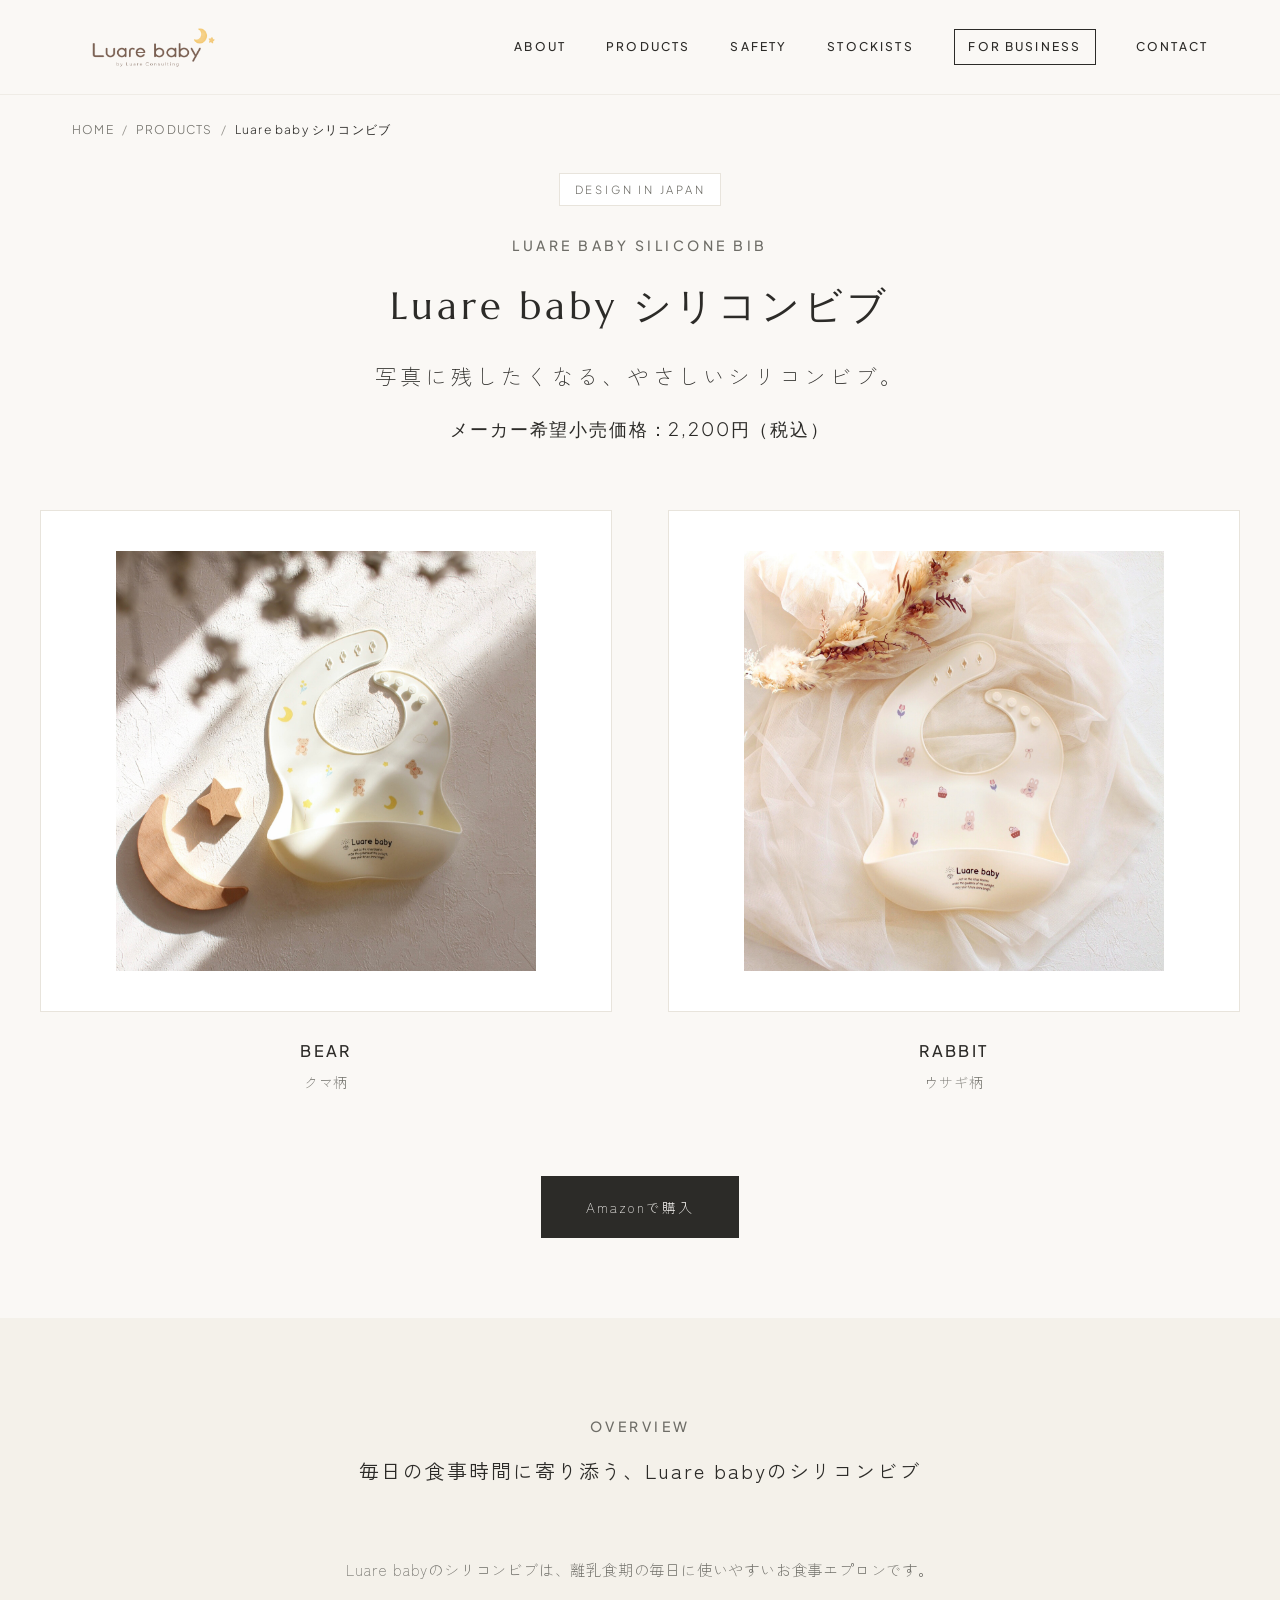
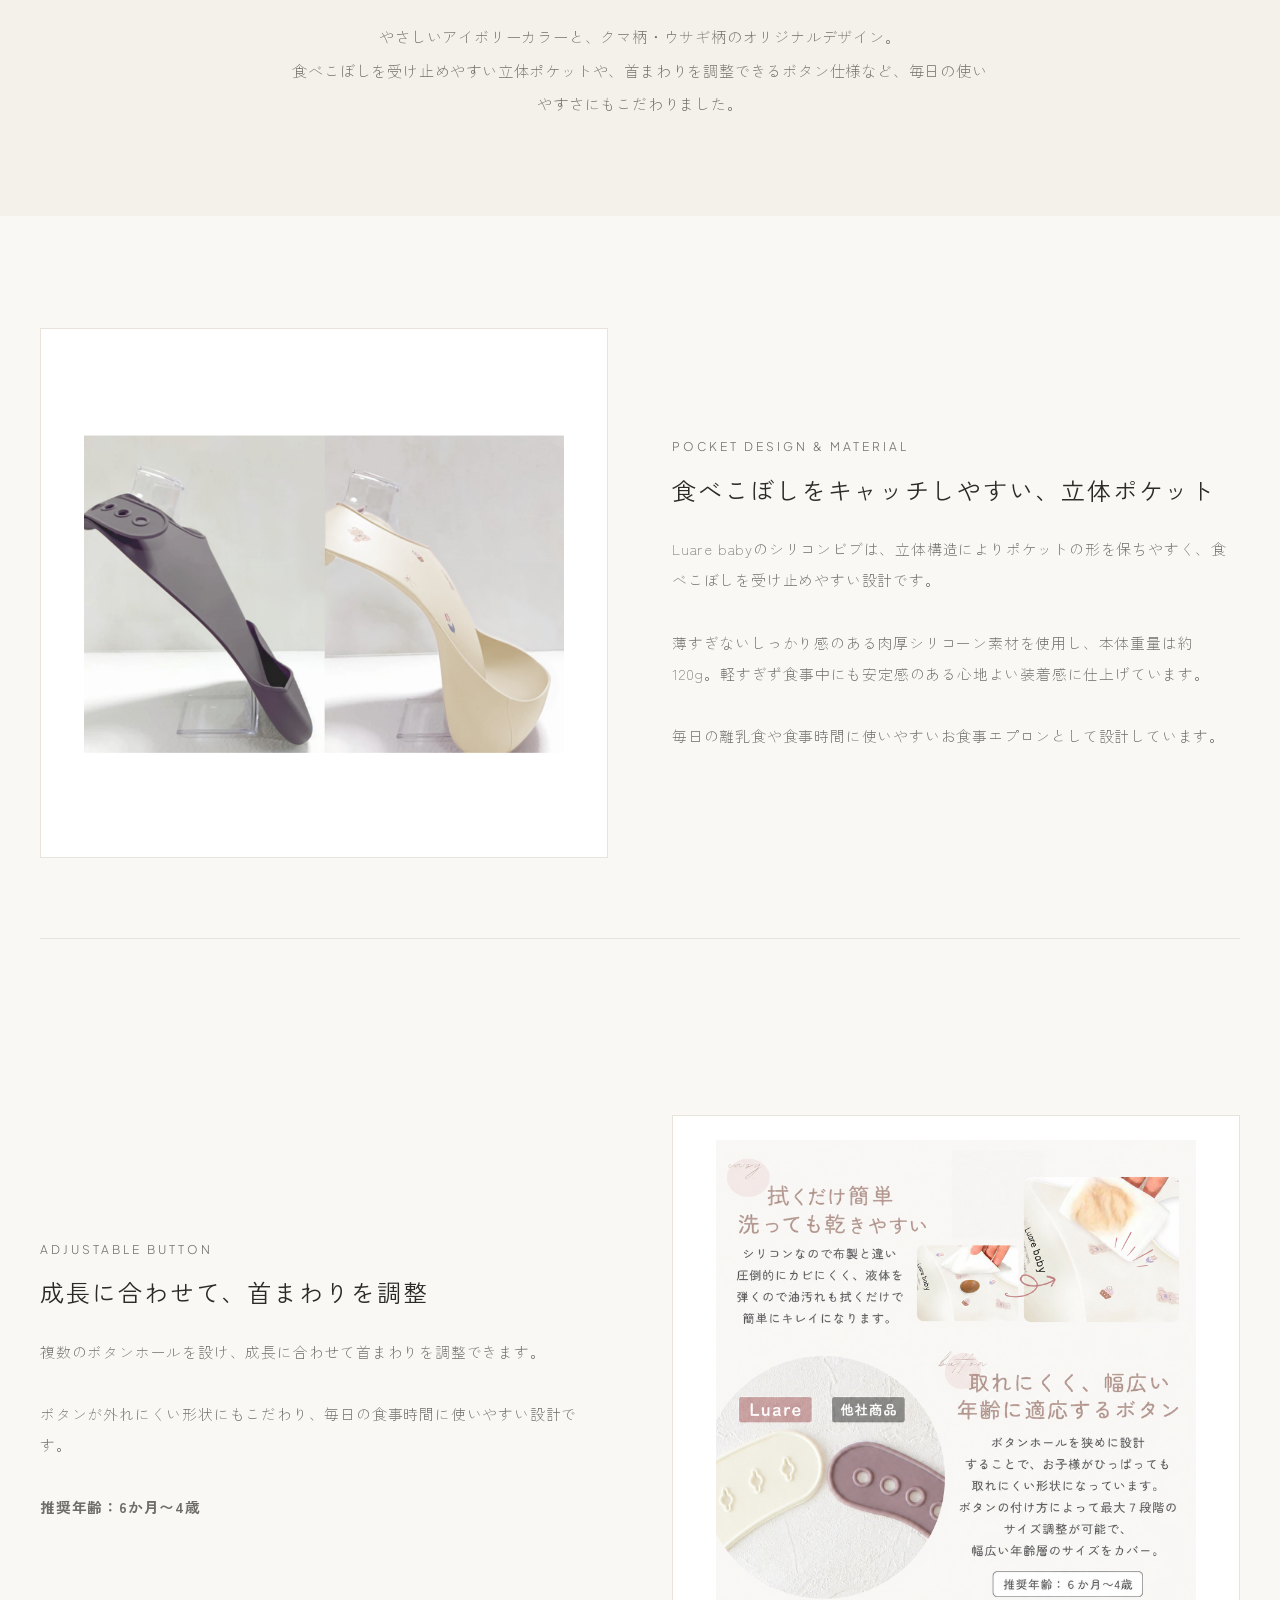
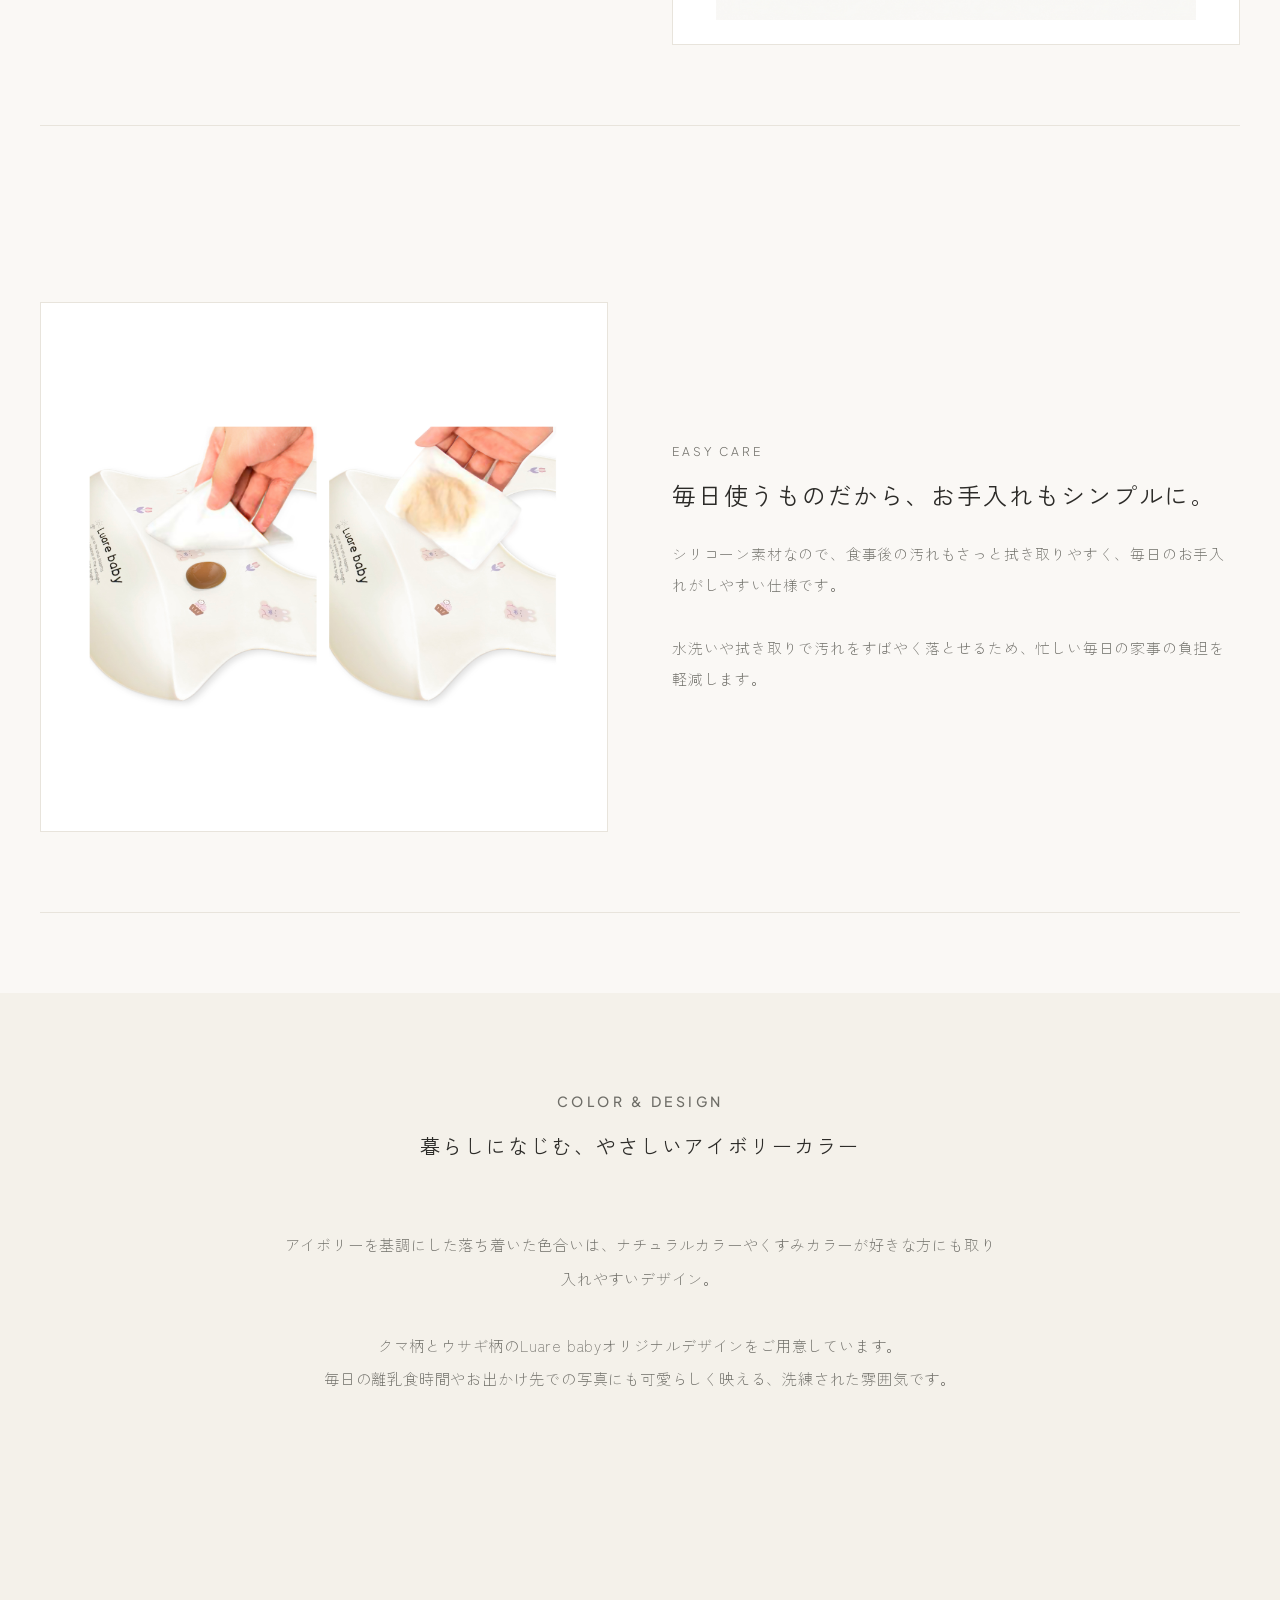
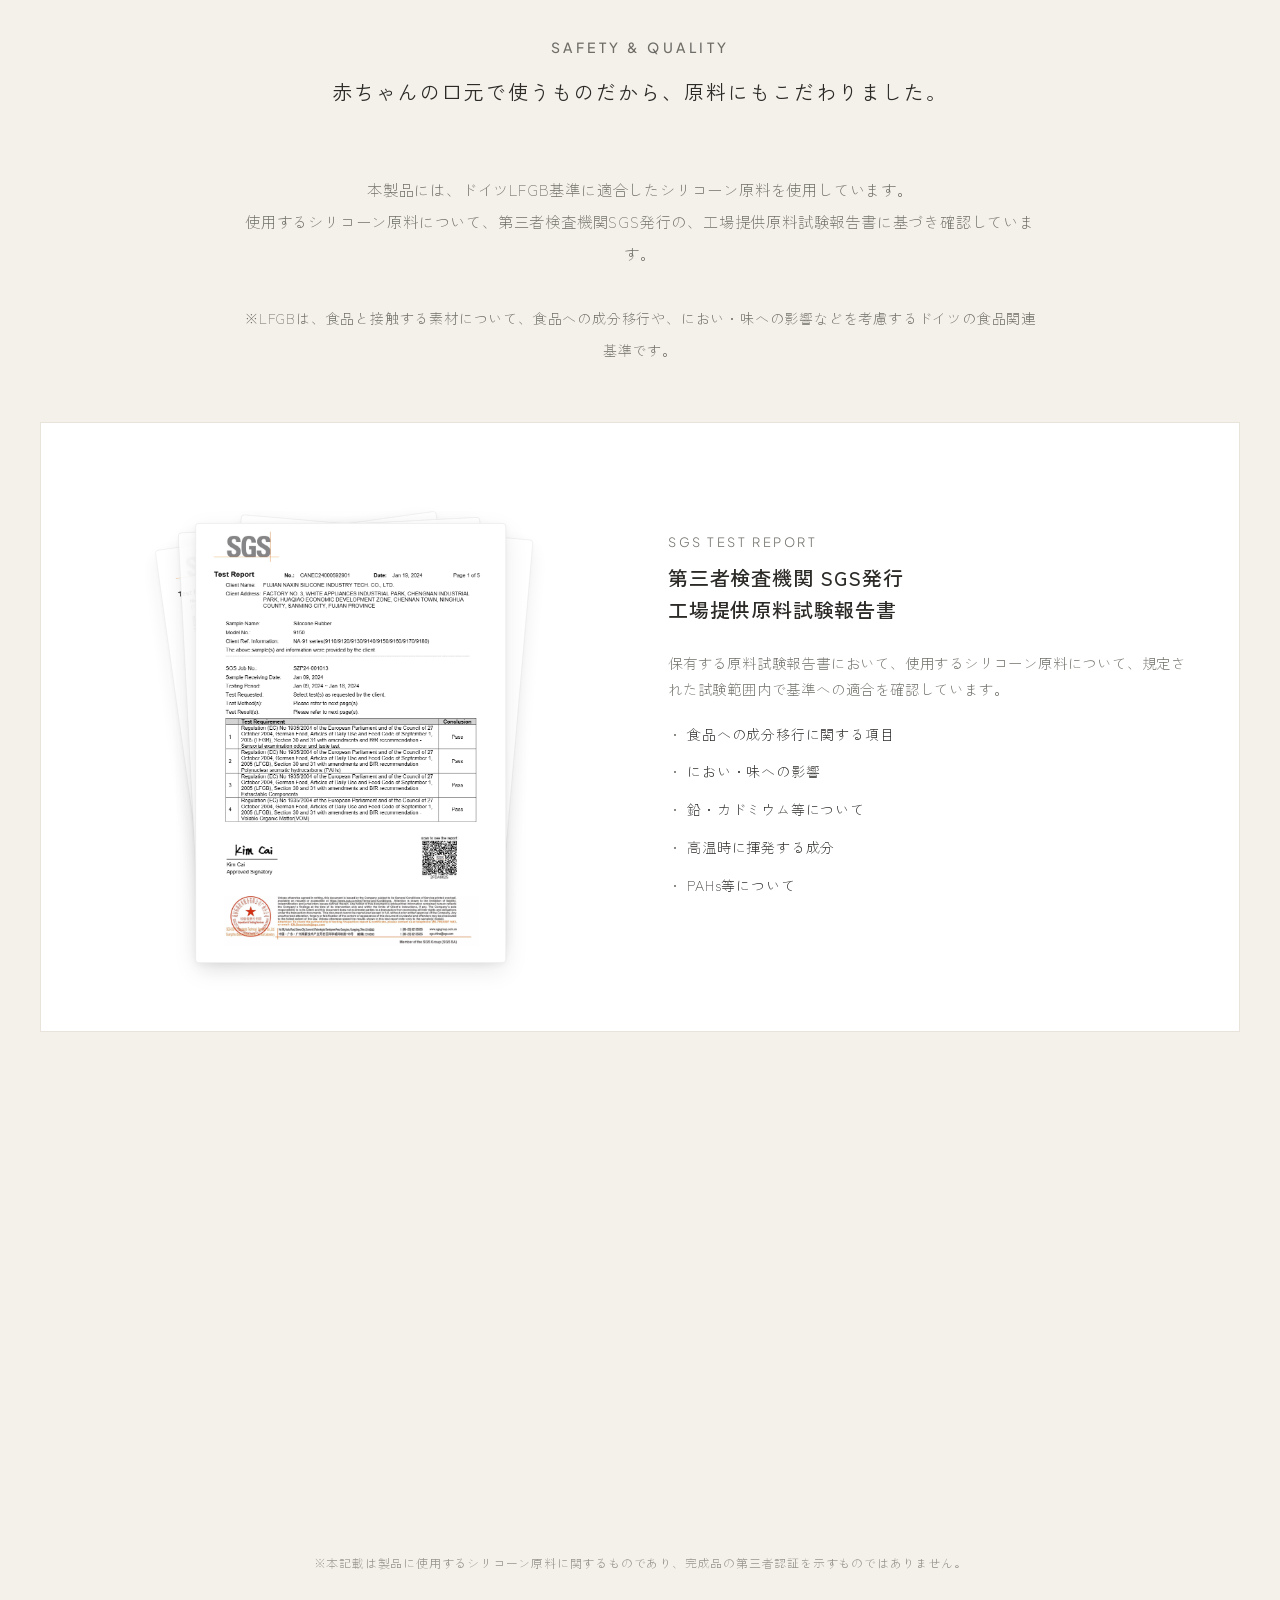
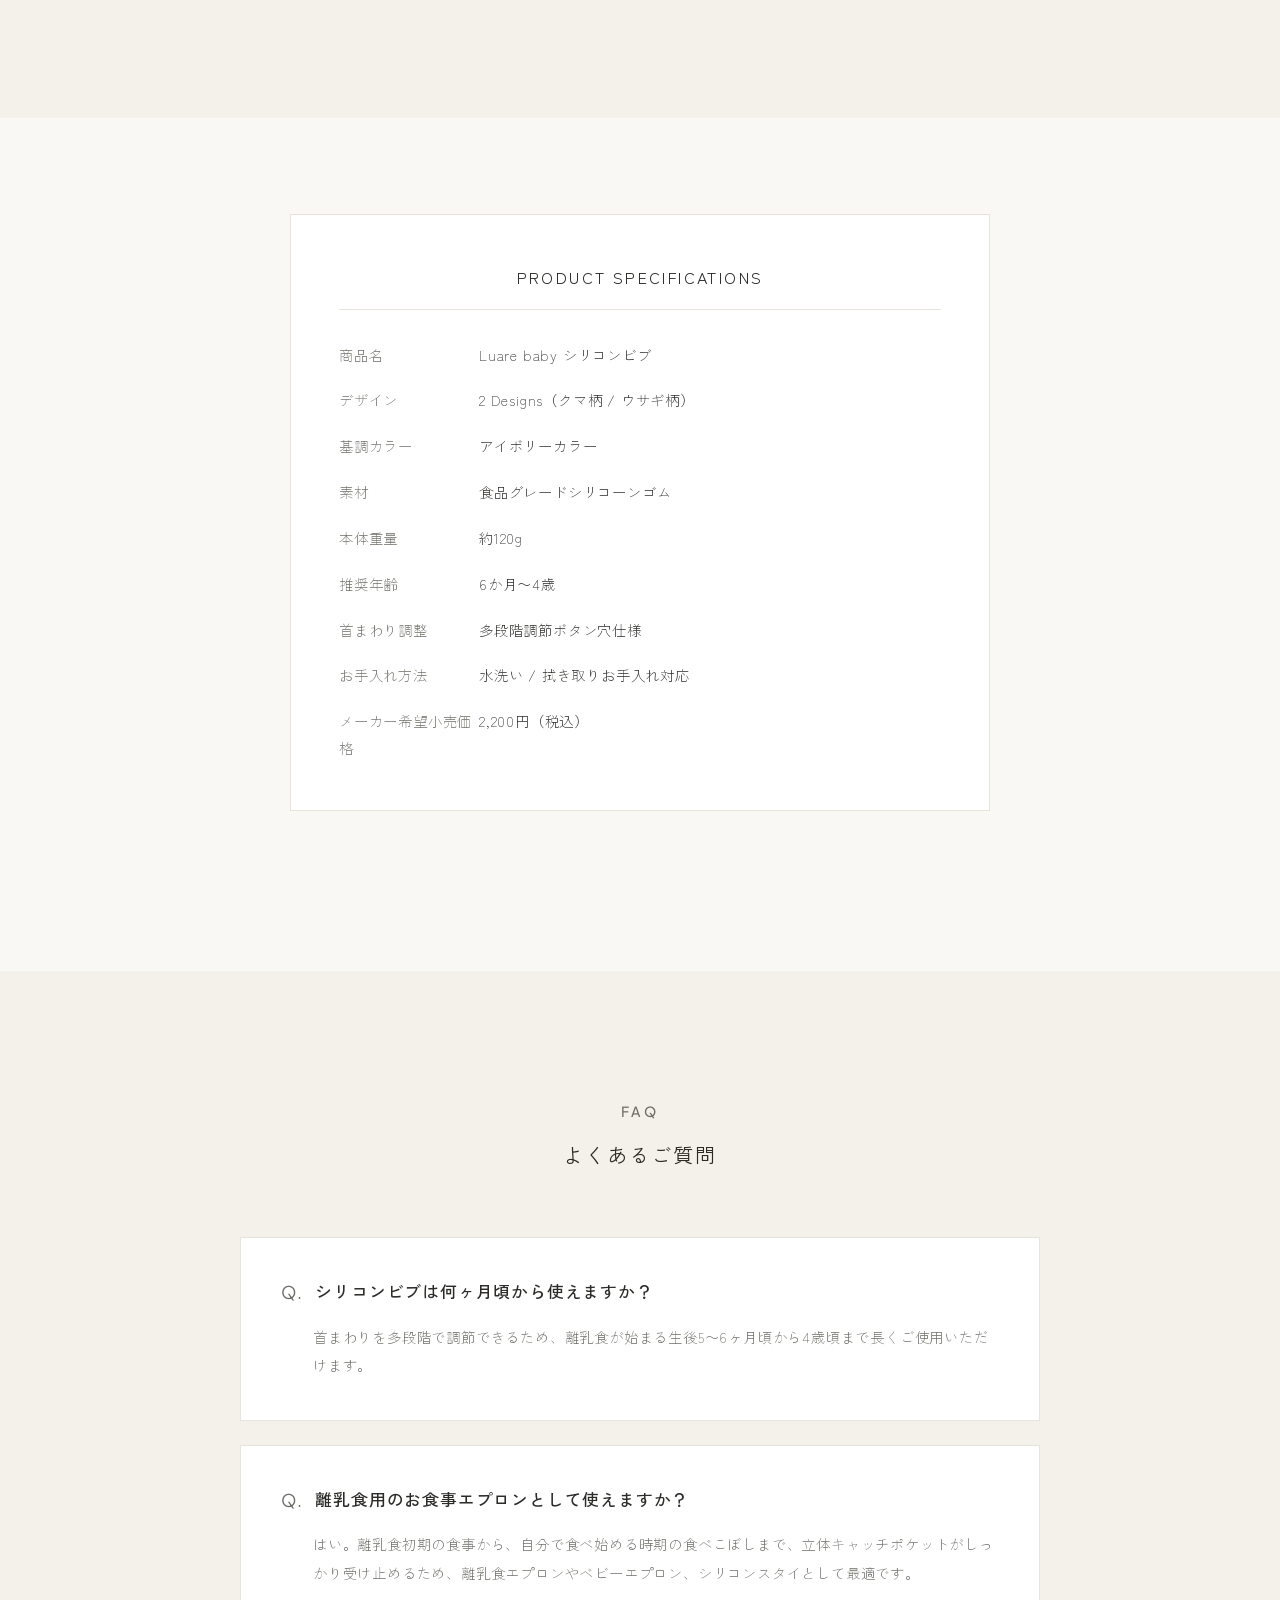
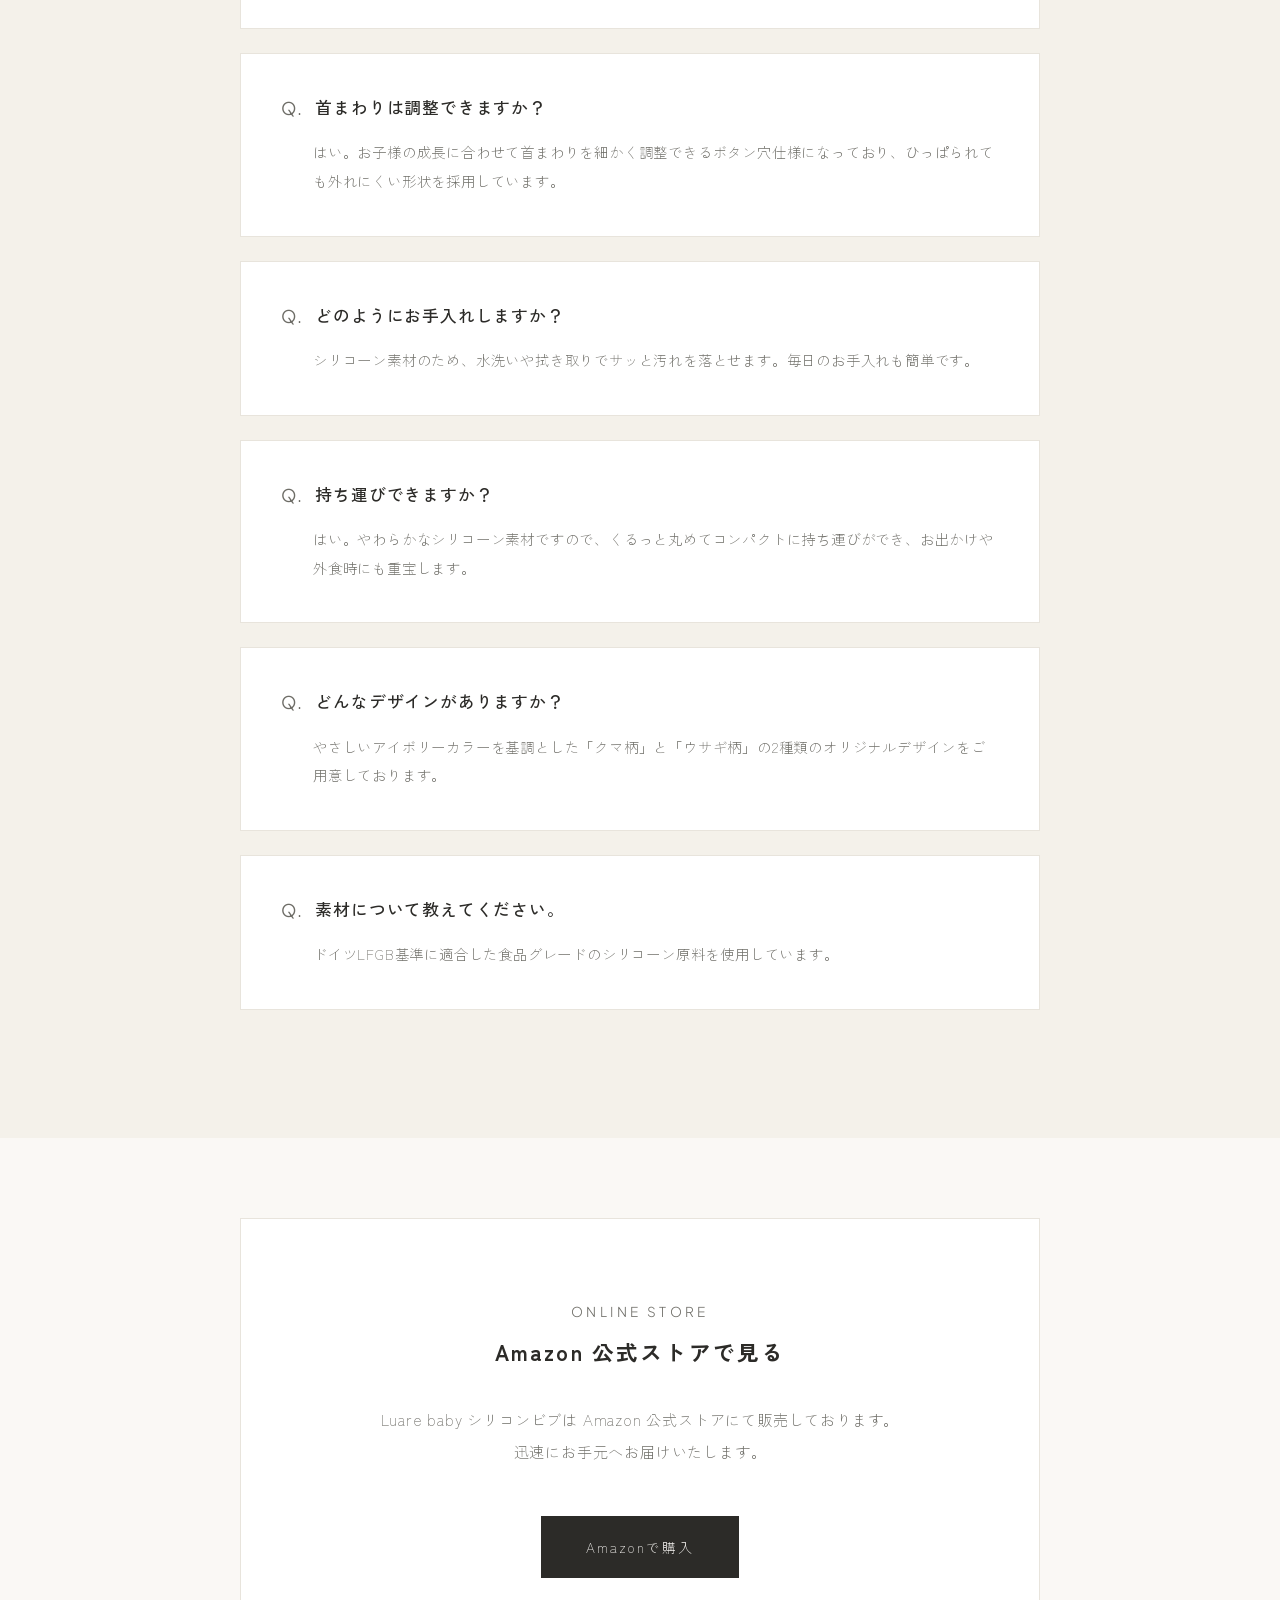
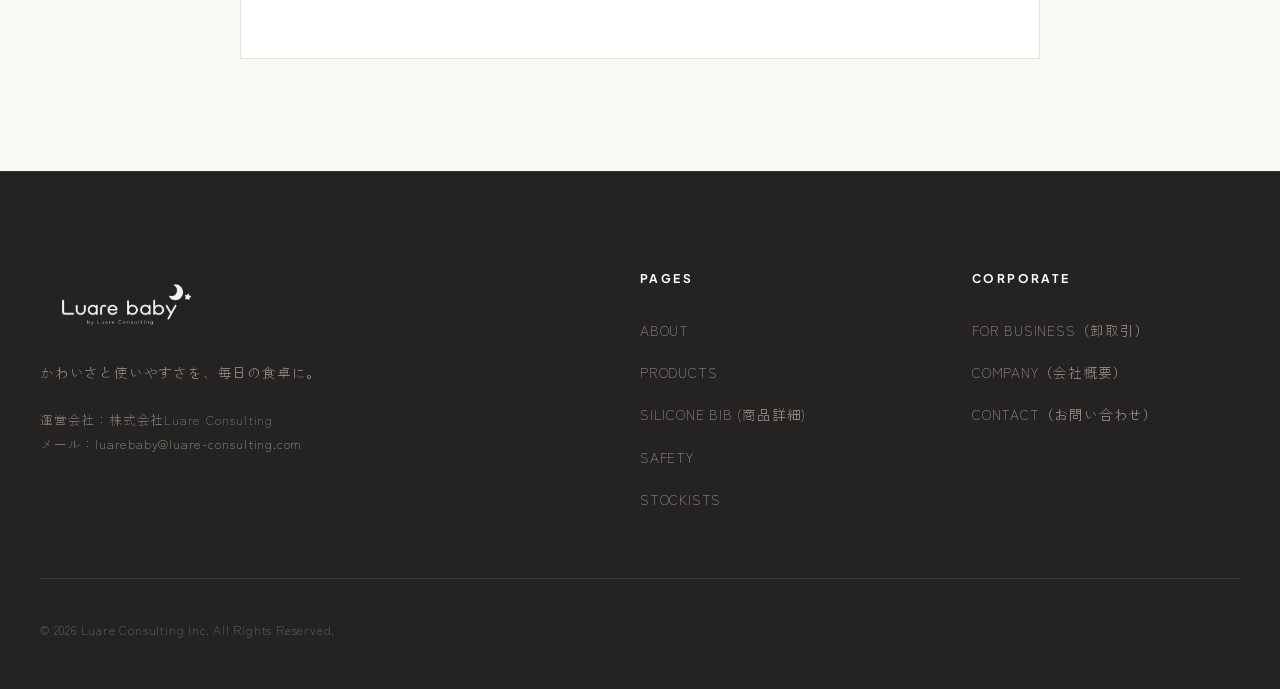
==== commit d25f21b5: "Remove 5つのこだわり cards section and purge all dishwasher (食洗機) references across the site" ====
--- a/products/silicone-bib/index.html
+++ b/products/silicone-bib/index.html
@@ -107,7 +107,7 @@
             "name": "どのようにお手入れしますか？",
             "acceptedAnswer": {
               "@type": "Answer",
-              "text": "シリコーン素材のため、水洗増や拭き取りでサッと汚れを落とせます。食洗機（食器洗い乾燥機）にも対応しているため毎日のお手入れも簡単です。"
+              "text": "シリコーン素材のため、水洗いや拭き取りでサッと汚れを落とせます。毎日のお手入れも簡単です。"
             }
           },
           {
@@ -244,39 +244,6 @@
       </div>
     </section>
 
-    <!-- 3. Luare babyの特徴 (5つのポイント) -->
-    <section class="products-section" style="padding: 6rem 2rem 4rem;">
-      <div class="products-container">
-        <div class="section-title fade-in-up">
-          <span class="section-title-en">FEATURES</span>
-          <h2 class="section-title-jp">Luare baby シリコンビブ 5つのこだわり</h2>
-        </div>
-
-        <div class="features-5grid fade-in-up">
-          <div class="feature-point-card">
-            <span class="feature-point-num">01</span>
-            <h3 class="feature-point-title">赤ちゃんの口元でも安心な品質・安全へのこだわり</h3>
-          </div>
-          <div class="feature-point-card">
-            <span class="feature-point-num">02</span>
-            <h3 class="feature-point-title">食べこぼしを受け止めやすい立体ポケット</h3>
-          </div>
-          <div class="feature-point-card">
-            <span class="feature-point-num">03</span>
-            <h3 class="feature-point-title">しっかり感のある肉厚シリコーン素材（約120g）</h3>
-          </div>
-          <div class="feature-point-card">
-            <span class="feature-point-num">04</span>
-            <h3 class="feature-point-title">首まわりを調整しやすい複数ボタン仕様</h3>
-          </div>
-          <div class="feature-point-card">
-            <span class="feature-point-num">05</span>
-            <h3 class="feature-point-title">毎日お手入れしやすい食洗機対応設計</h3>
-          </div>
-        </div>
-      </div>
-    </section>
-
     <!-- 4. 立体ポケット & 肉厚シリコーン素材 -->
     <section class="products-section" style="padding: 2rem 2rem 4rem;">
       <div class="products-container">
@@ -329,7 +296,7 @@
             <h2 class="detail-section-title">毎日使うものだから、お手入れもシンプルに。</h2>
             <p class="detail-section-text">
               シリコーン素材なので、食事後の汚れもさっと拭き取りやすく、毎日のお手入れがしやすい仕様です。<br><br>
-              水洗いはもちろん、食洗機（食器洗い乾燥機）にも対応しているため、忙しい家事の負担を軽減します。
+              水洗いや拭き取りで汚れをすばやく落とせるため、忙しい毎日の家事の負担を軽減します。
             </p>
           </div>
         </div>
@@ -461,7 +428,7 @@
             <div class="specs-value">多段階調節ボタン穴仕様</div>
 
             <div class="specs-label">お手入れ方法</div>
-            <div class="specs-value">水洗い / 拭き取り / 食洗機対応</div>
+            <div class="specs-value">水洗い / 拭き取りお手入れ対応</div>
 
             <div class="specs-label">メーカー希望小売価格</div>
             <div class="specs-value">2,200円（税込）</div>
@@ -514,9 +481,9 @@
               <span class="faq-q-badge">Q.</span>
               どのようにお手入れしますか？
             </h3>
-            <p class="faq-answer">
-              シリコーン素材のため、水洗増や拭き取りでサッと汚れを落とせます。食洗機（食器洗い乾燥機）にも対応しているため毎日のお手入れも簡単です。
-            </p>
+            <div class="faq-answer">
+              シリコーン素材のため、水洗いや拭き取りでサッと汚れを落とせます。毎日のお手入れも簡単です。
+            </div>
           </div>
 
           <div class="faq-item fade-in-up">
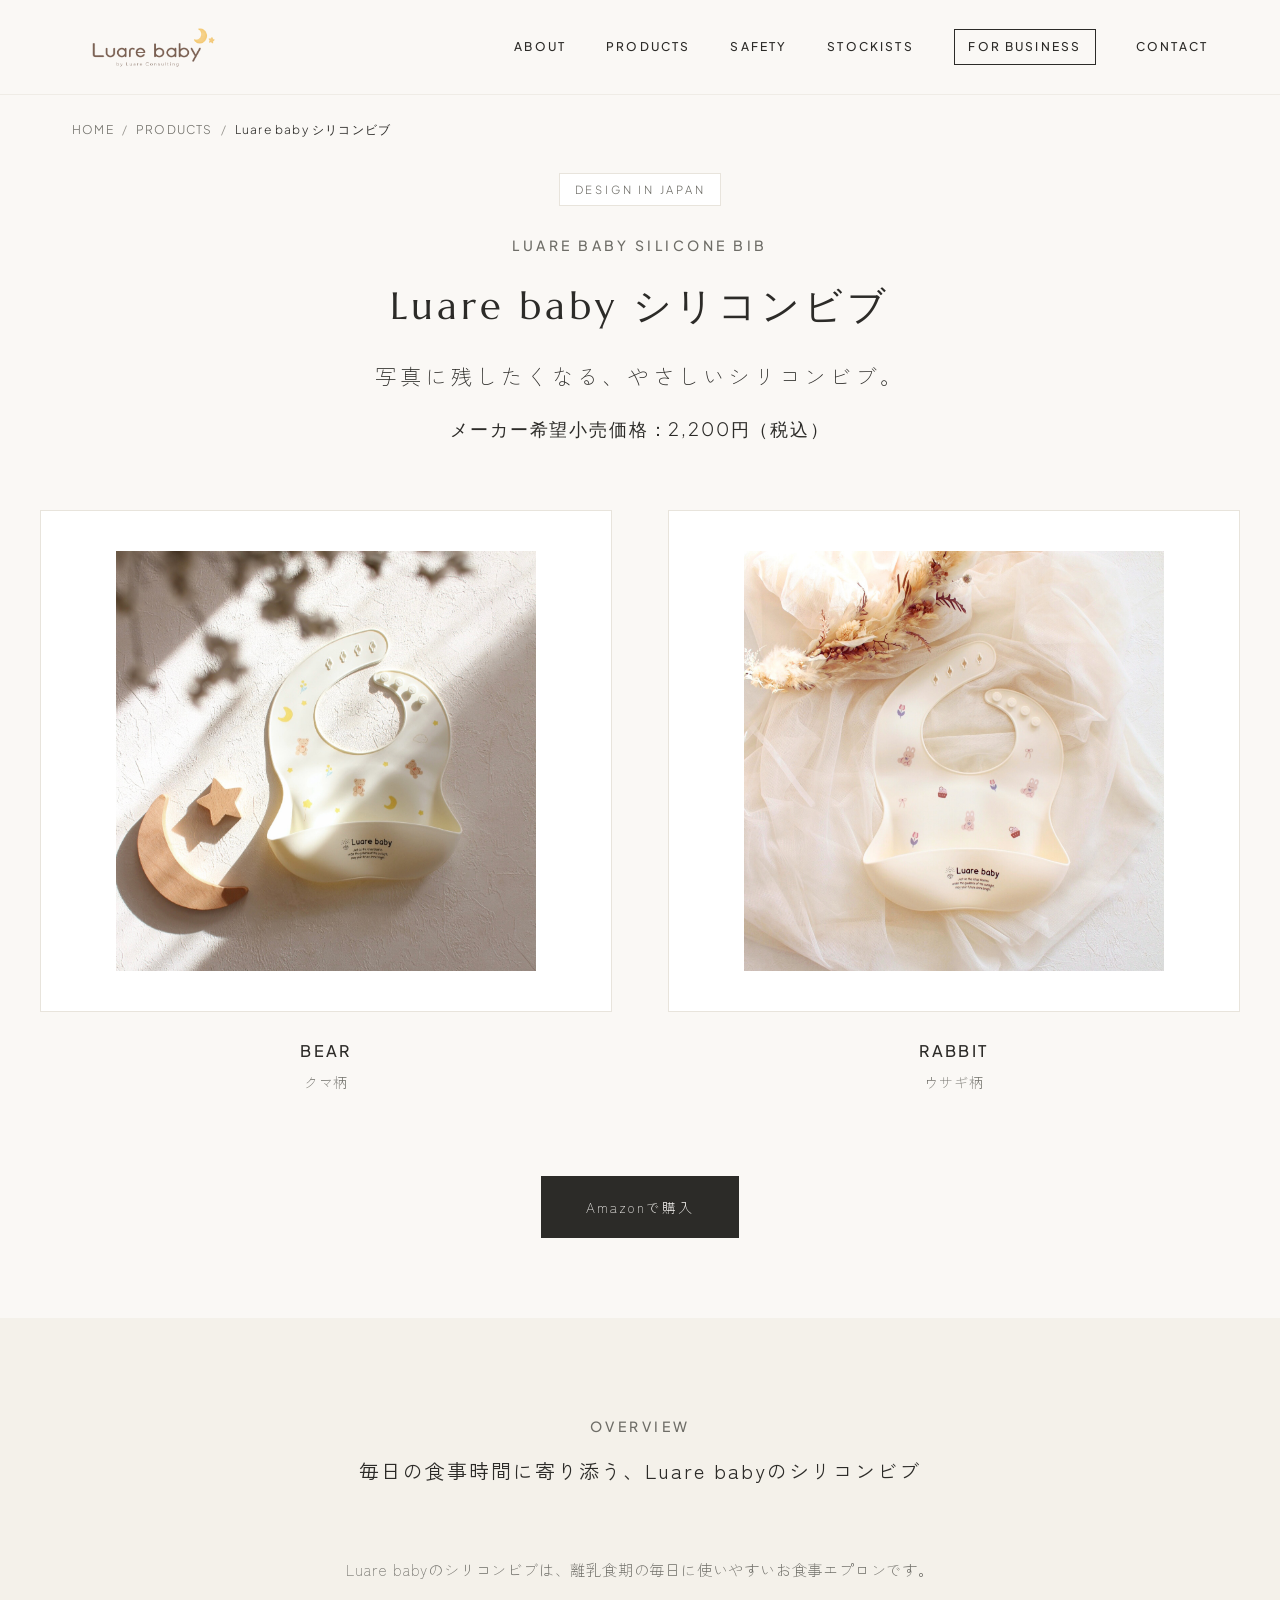
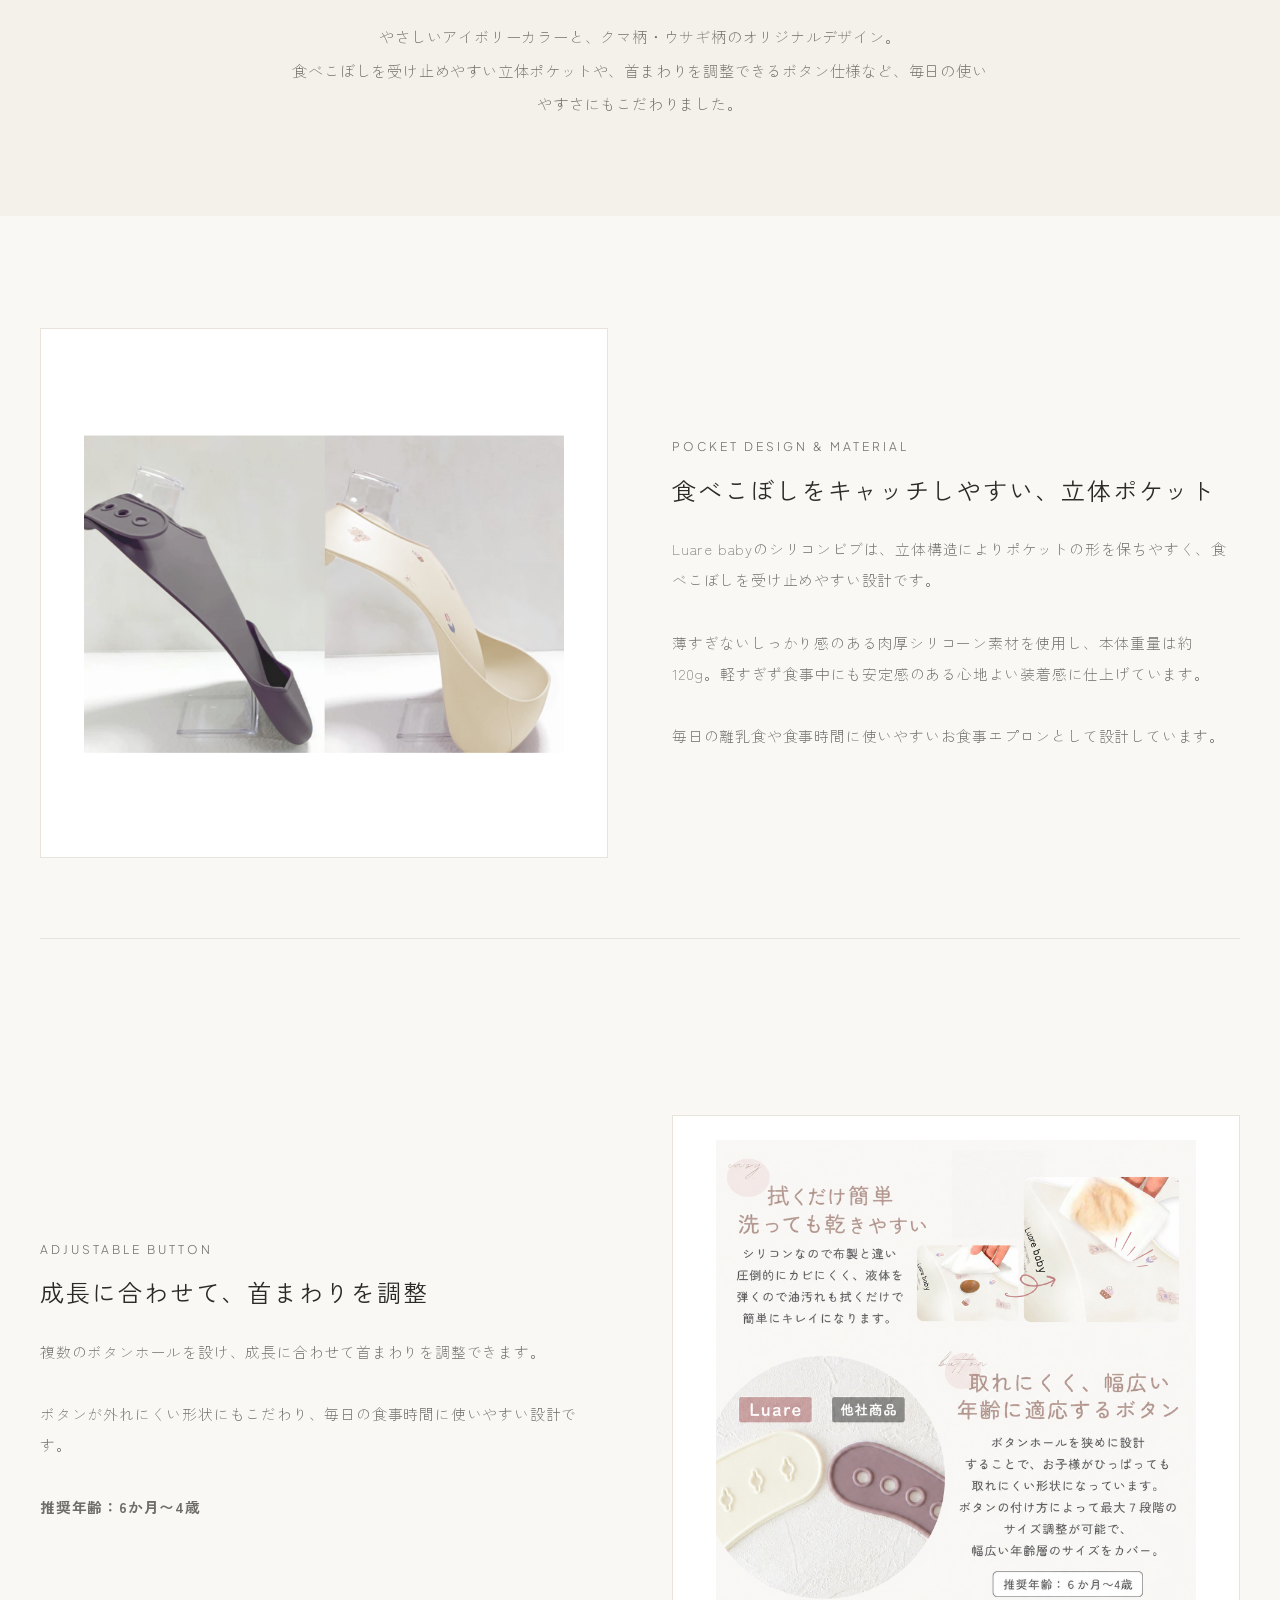
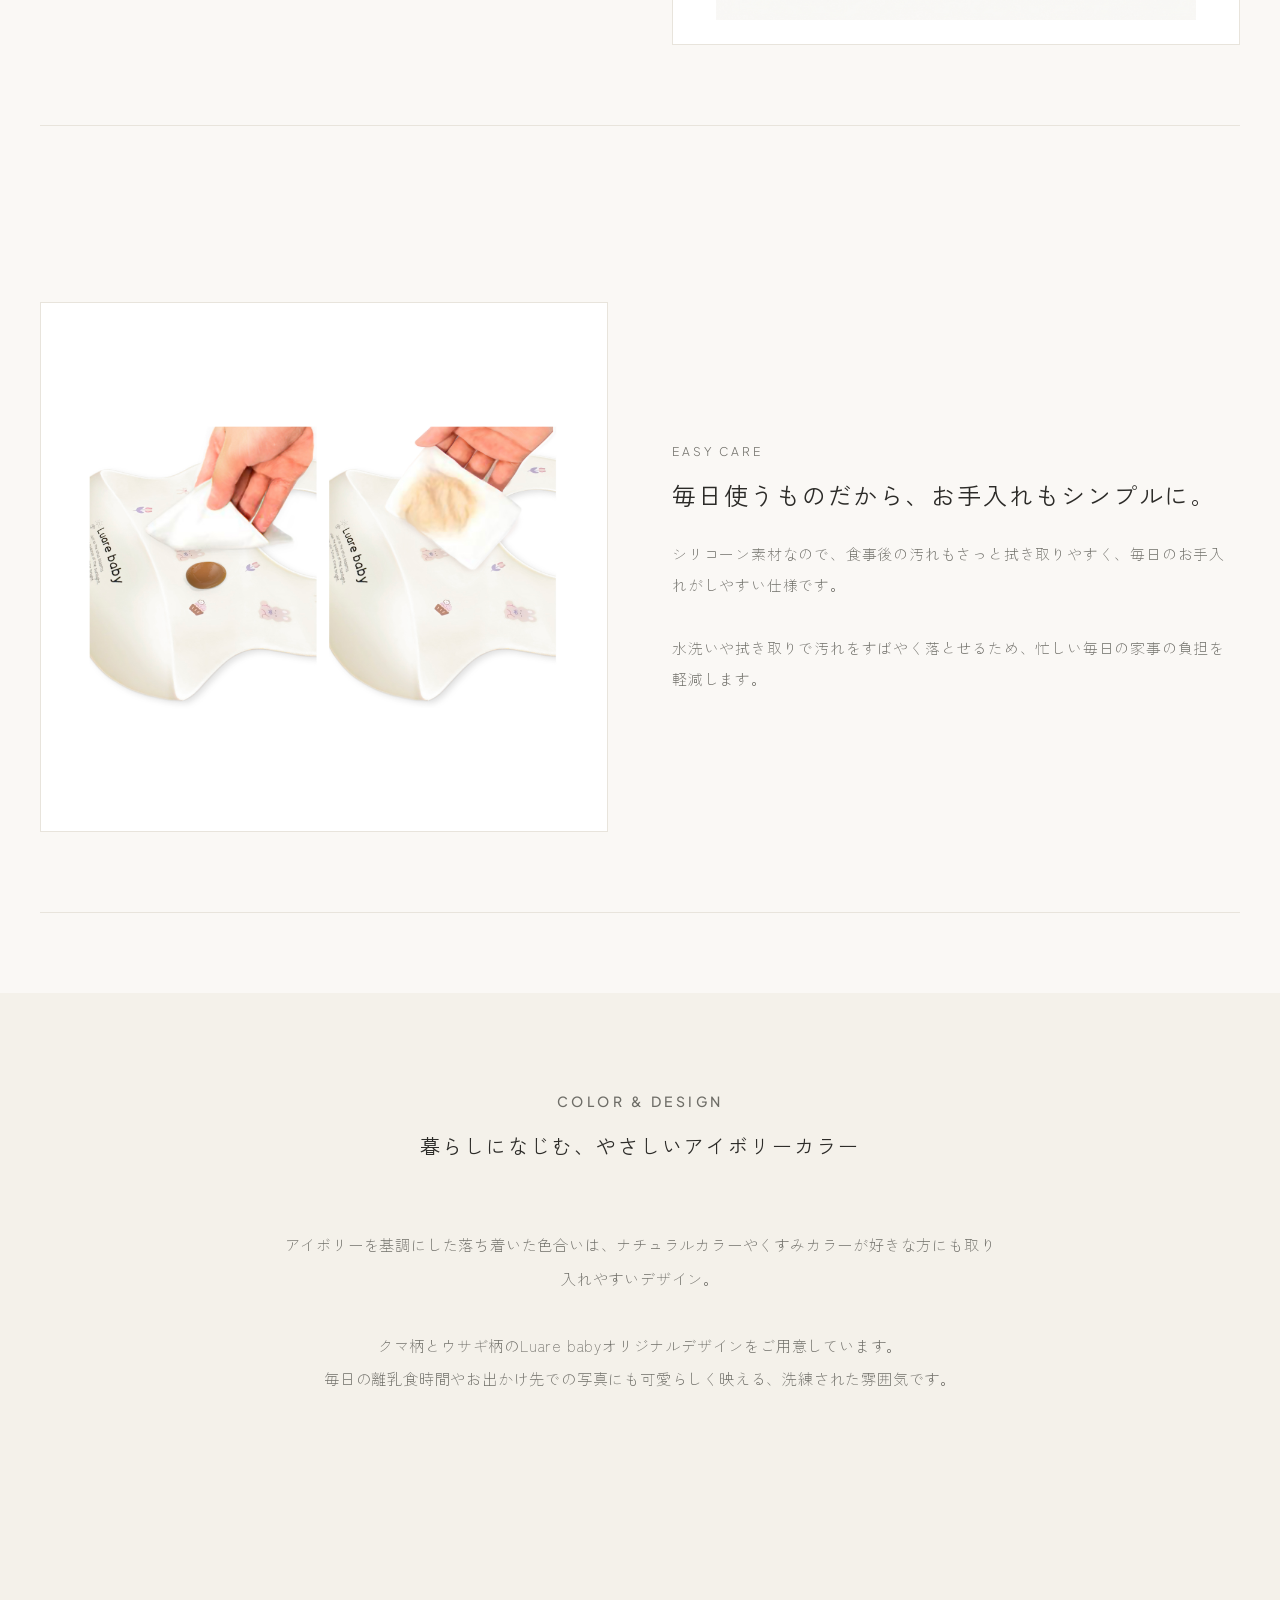
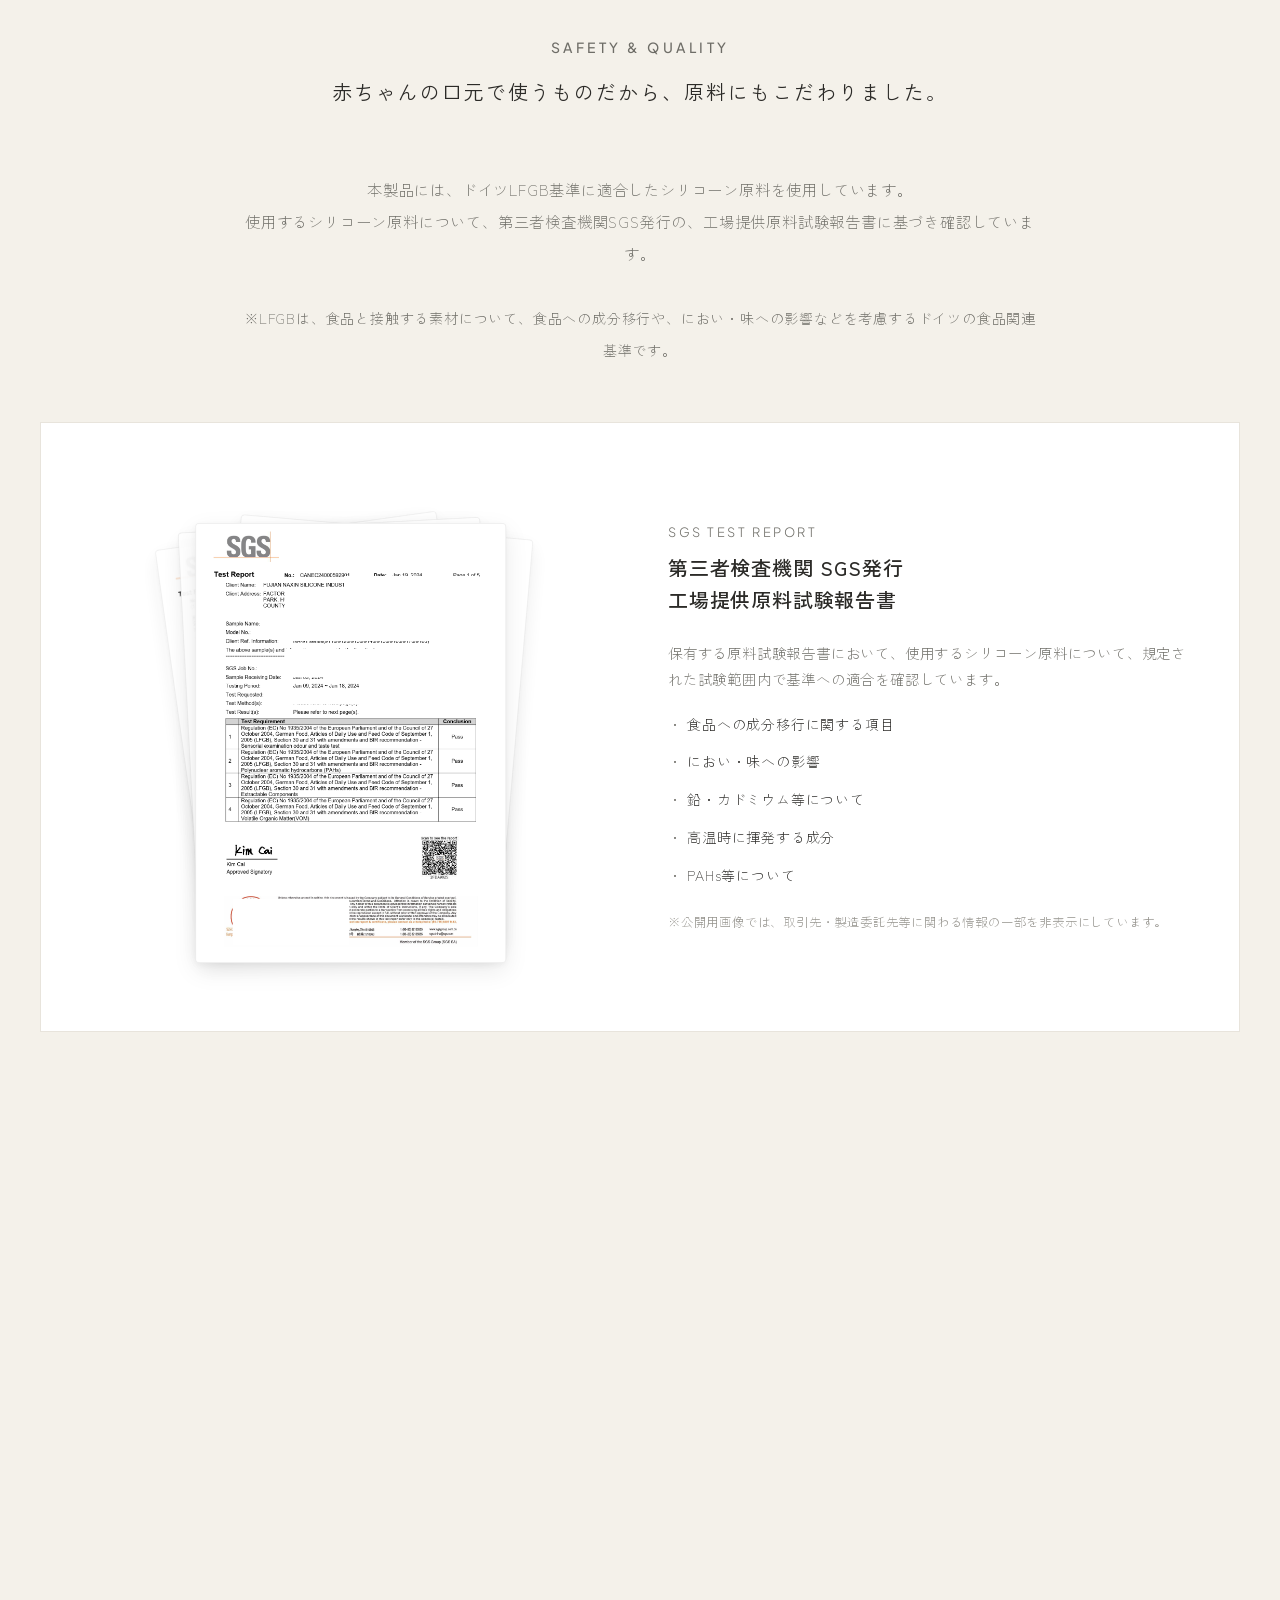
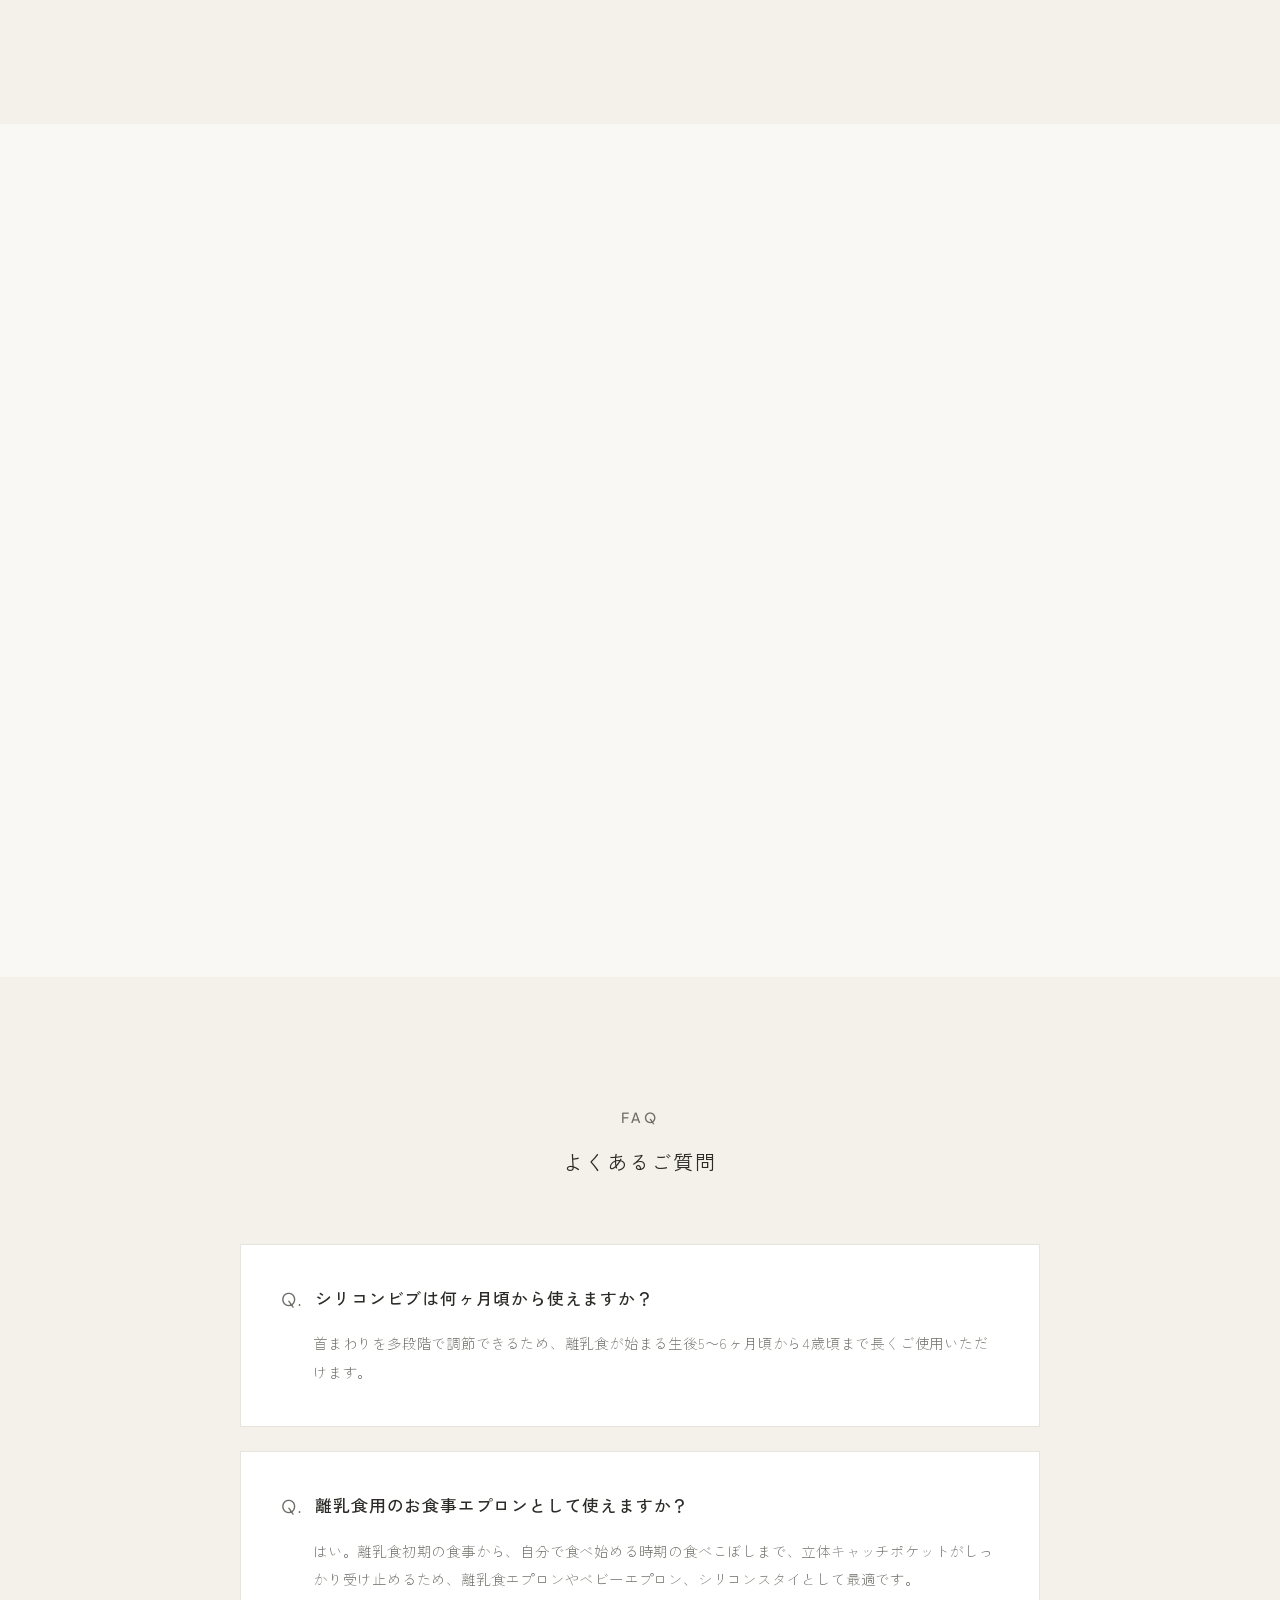
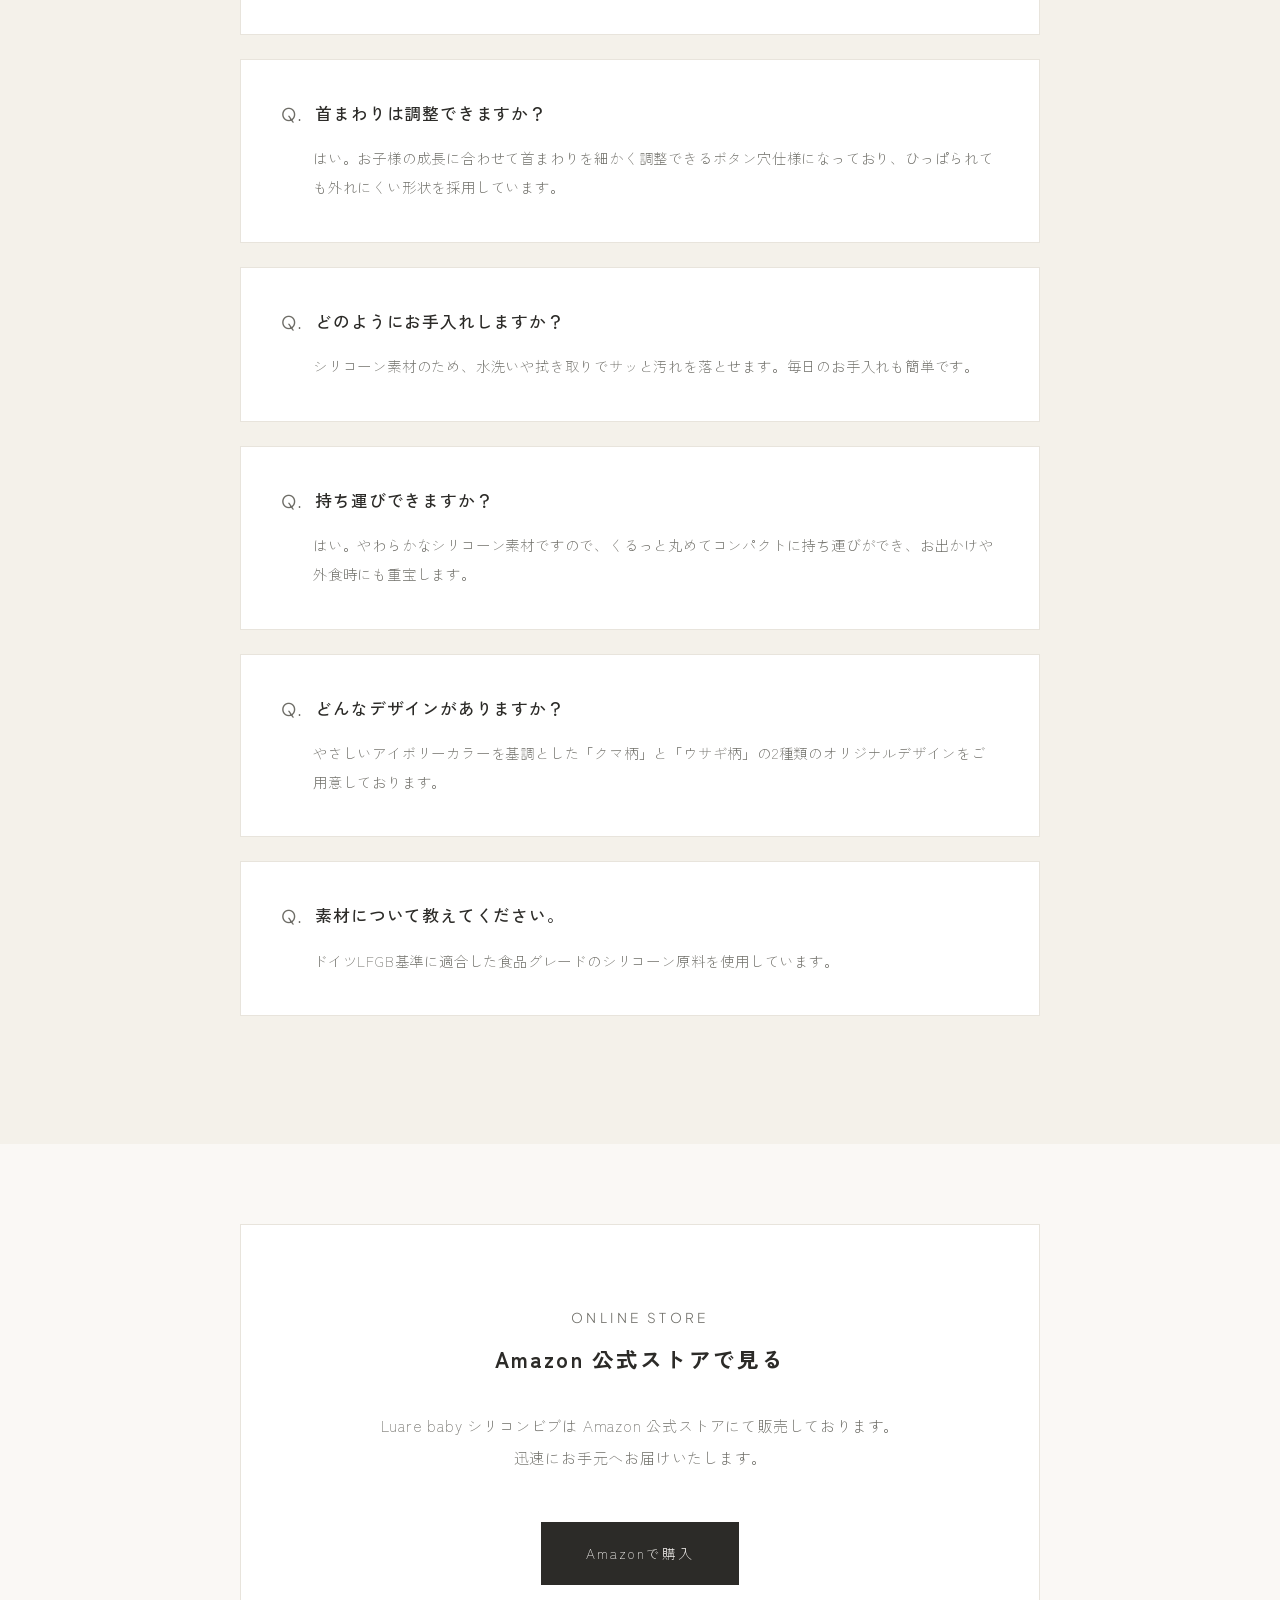
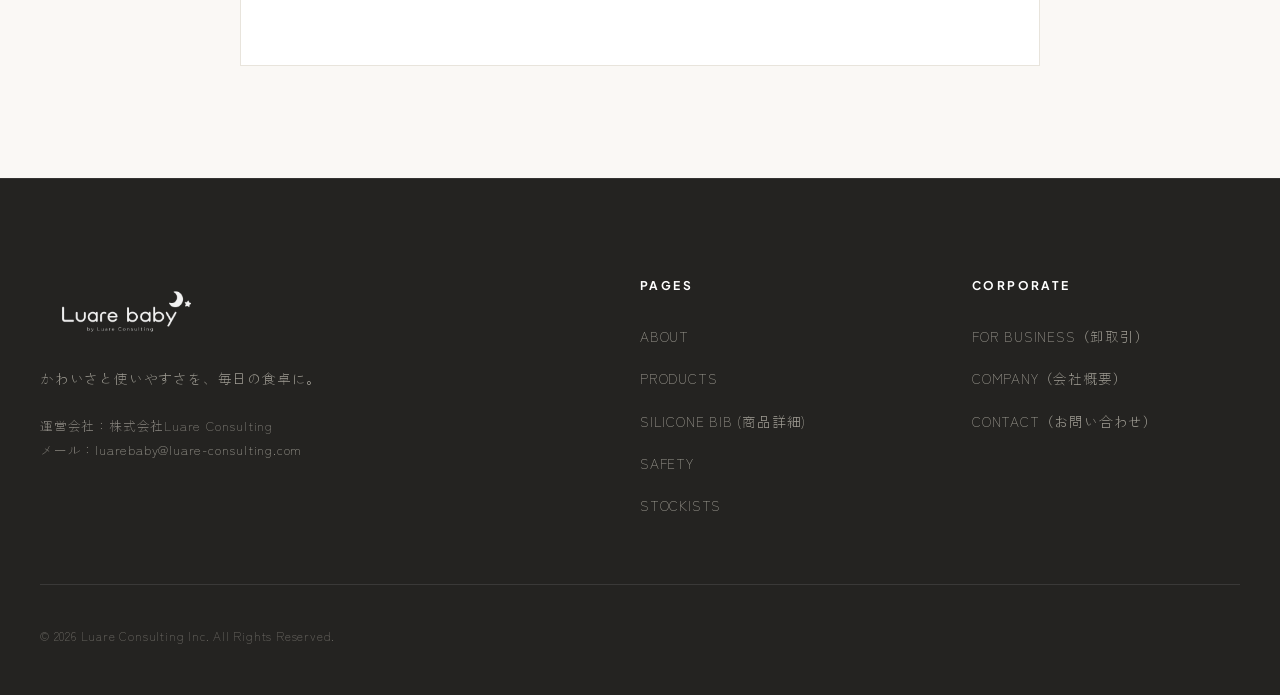
==== commit ff32965c: "Update SGS TEST REPORT section for public release level: apply white masking over confidential facto" ====
--- a/products/silicone-bib/index.html
+++ b/products/silicone-bib/index.html
@@ -338,7 +338,7 @@
         <div class="sgs-report-container fade-in-up">
           <div class="sgs-report-stack-real">
             <!-- Real PDF Page 1 (Front) -->
-            <img src="../../assets/images/products/sgs-report-page-1.png" alt="第三者検査機関SGS発行 工場提供原料試験報告書 1ページ目 (Report No. CANEC24000592901)" loading="lazy">
+            <img src="../../assets/images/products/sgs-report-page-1.png" alt="第三者検査機関SGS発行 工場提供原料試験報告書 1ページ目 (公開用マスキング済み)" loading="lazy">
             <!-- Real PDF Page 2 -->
             <img src="../../assets/images/products/sgs-report-page-2.png" alt="第三者検査機関SGS発行 工場提供原料試験報告書 2ページ目" loading="lazy">
             <!-- Real PDF Page 3 -->
@@ -360,6 +360,9 @@
               <div class="sgs-item-row">高温時に揮発する成分</div>
               <div class="sgs-item-row">PAHs等について</div>
             </div>
+            <p style="font-size: 0.78rem; color: var(--text-light); margin-top: 1rem; line-height: 1.6;">
+              ※公開用画像では、取引先・製造委託先等に関わる情報の一部を非表示にしています。
+            </p>
           </div>
         </div>
 
@@ -394,7 +397,8 @@
           </div>
         </div>
 
-        <p class="safety-disclaimer fade-in-up">
+        <p class="safety-disclaimer fade-in-up" style="margin-top: 2rem;">
+          ※公開用画像では、取引先・製造委託先等に関わる情報の一部を非表示にしています。<br>
           ※本記載は製品に使用するシリコーン原料に関するものであり、完成品の第三者認証を示すものではありません。
         </p>
       </div>
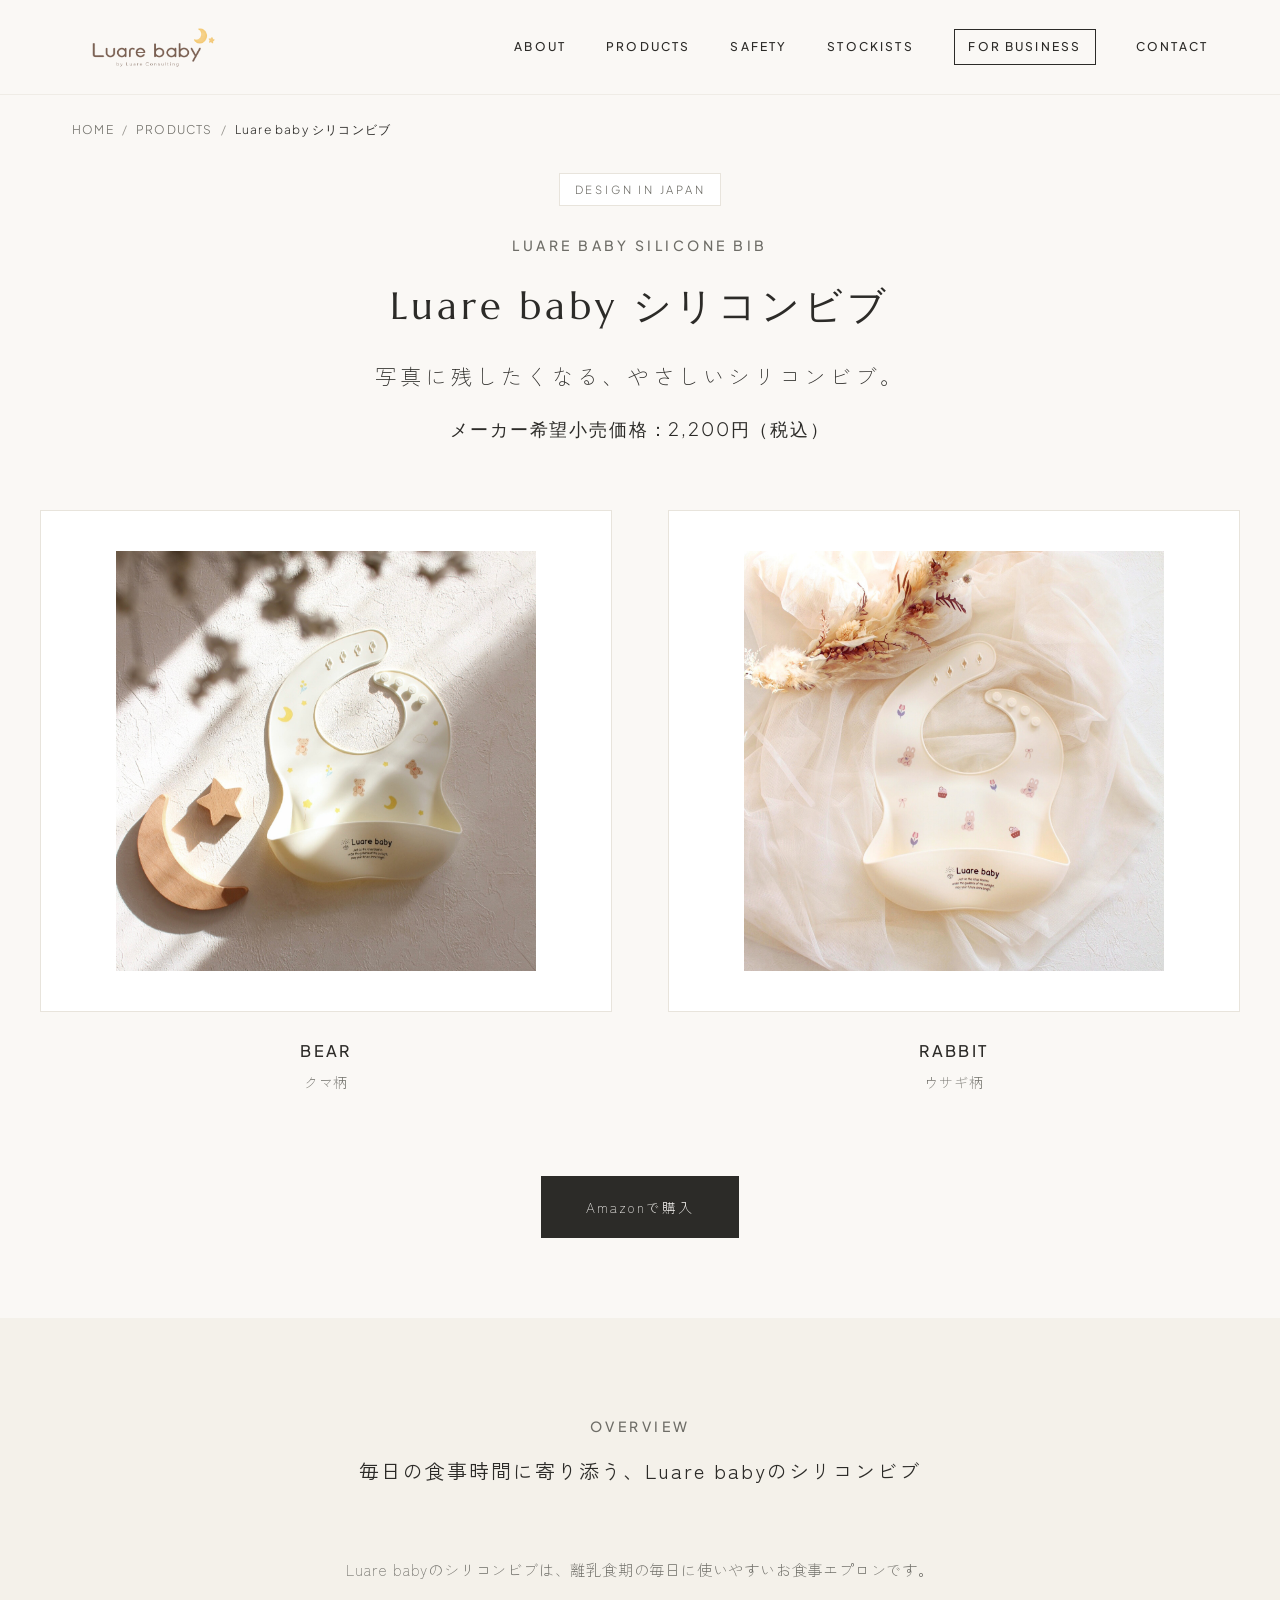
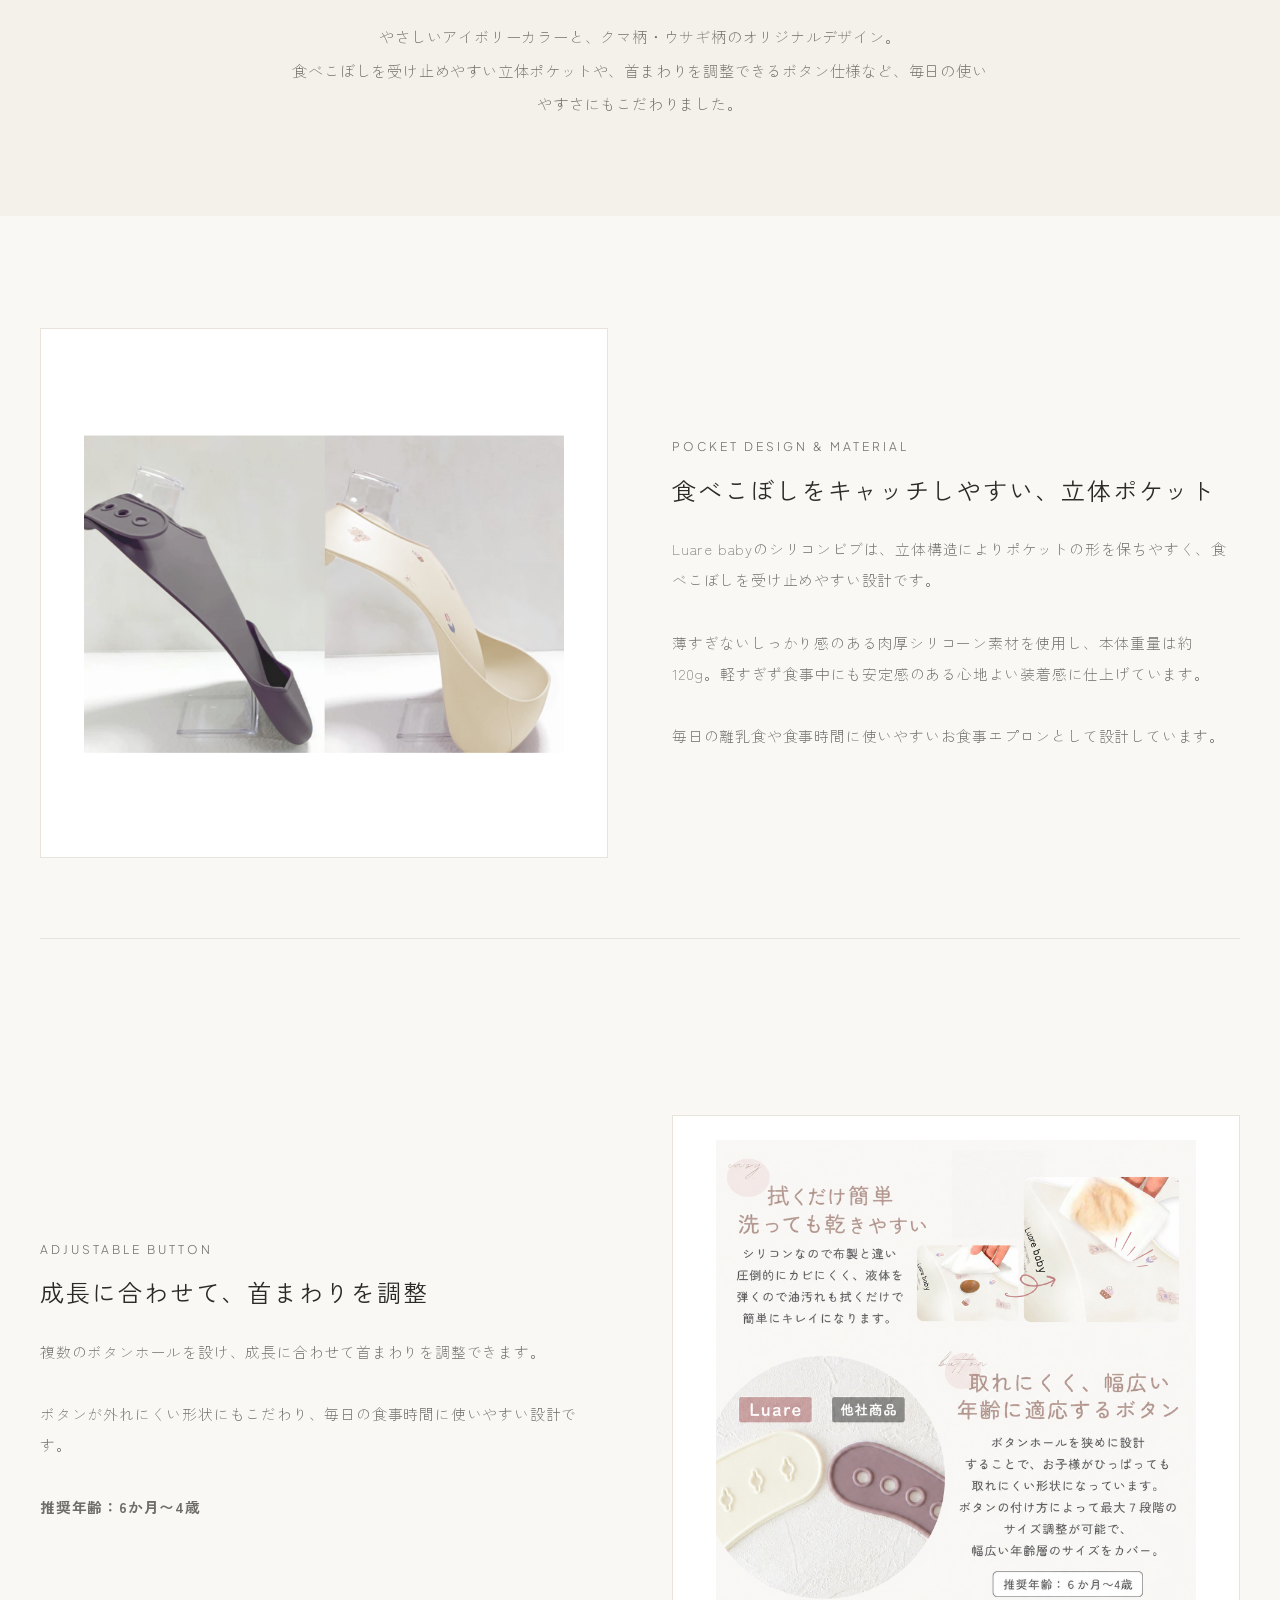
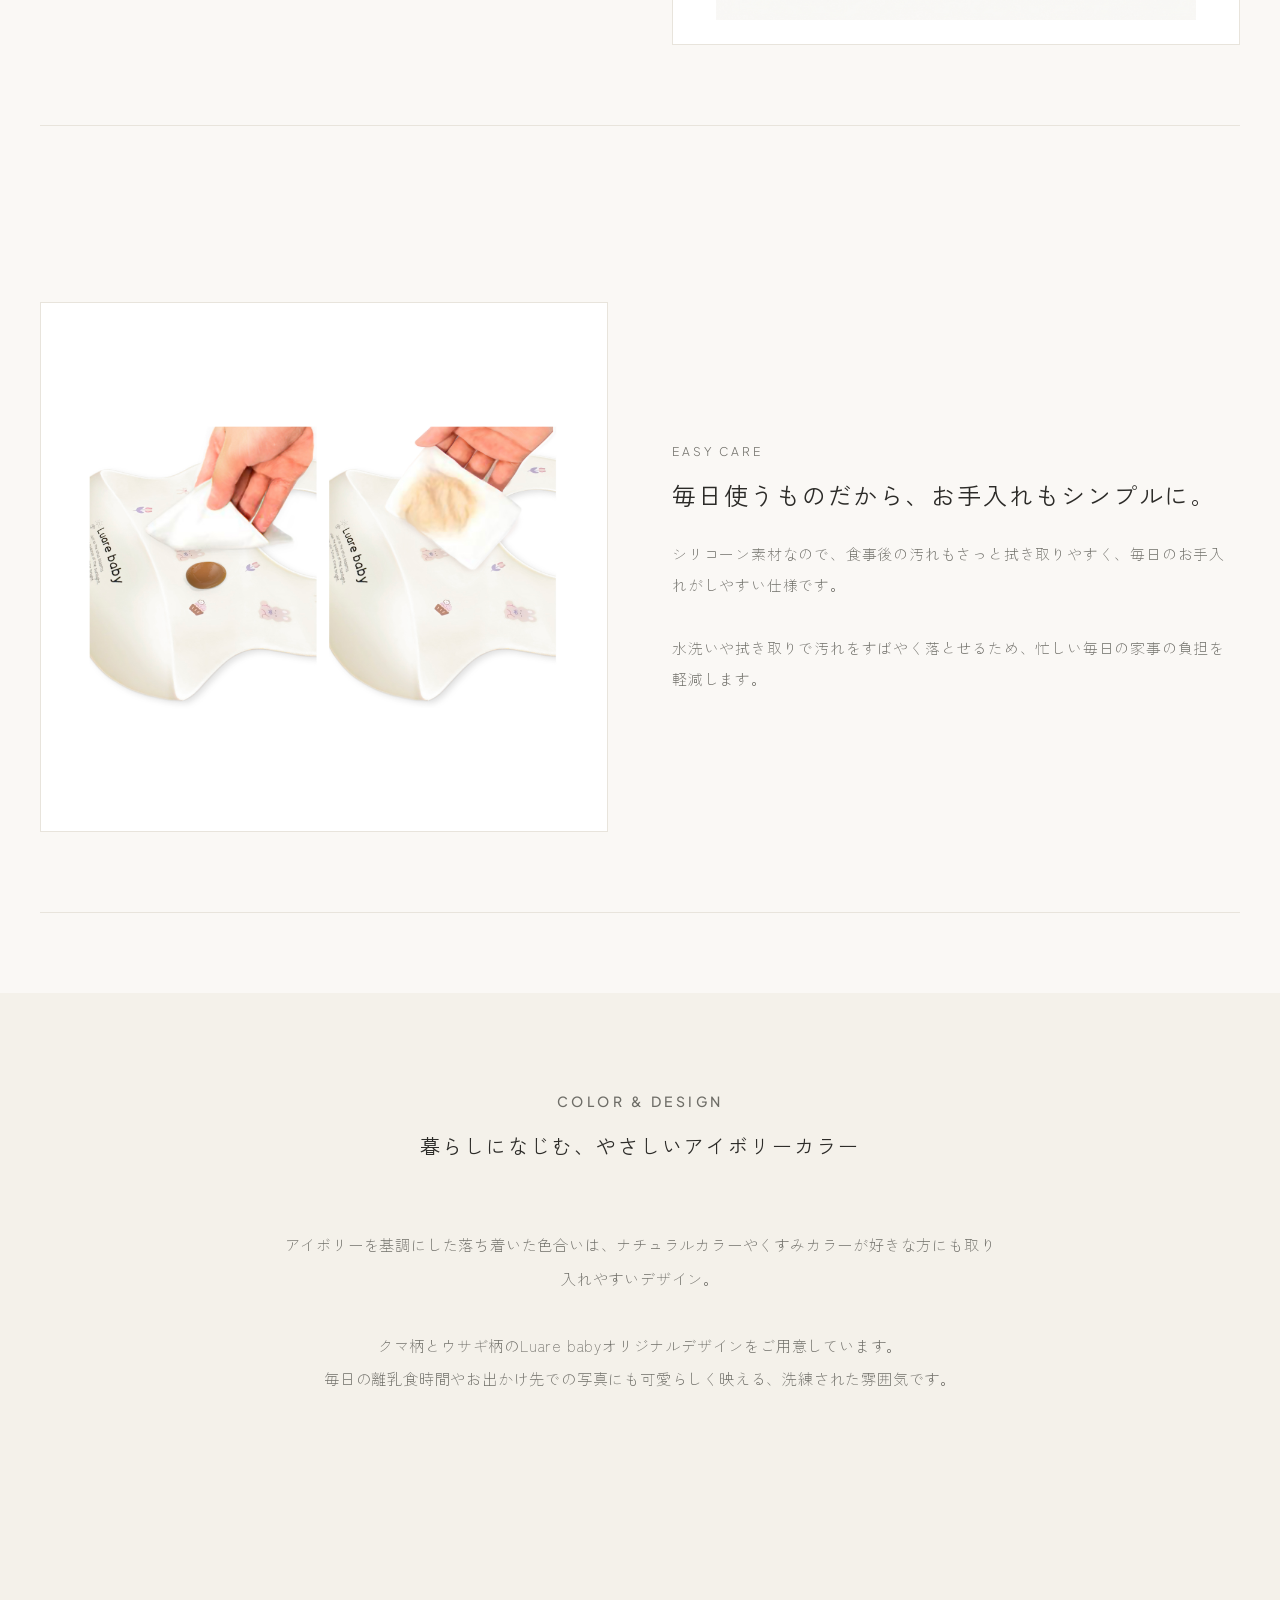
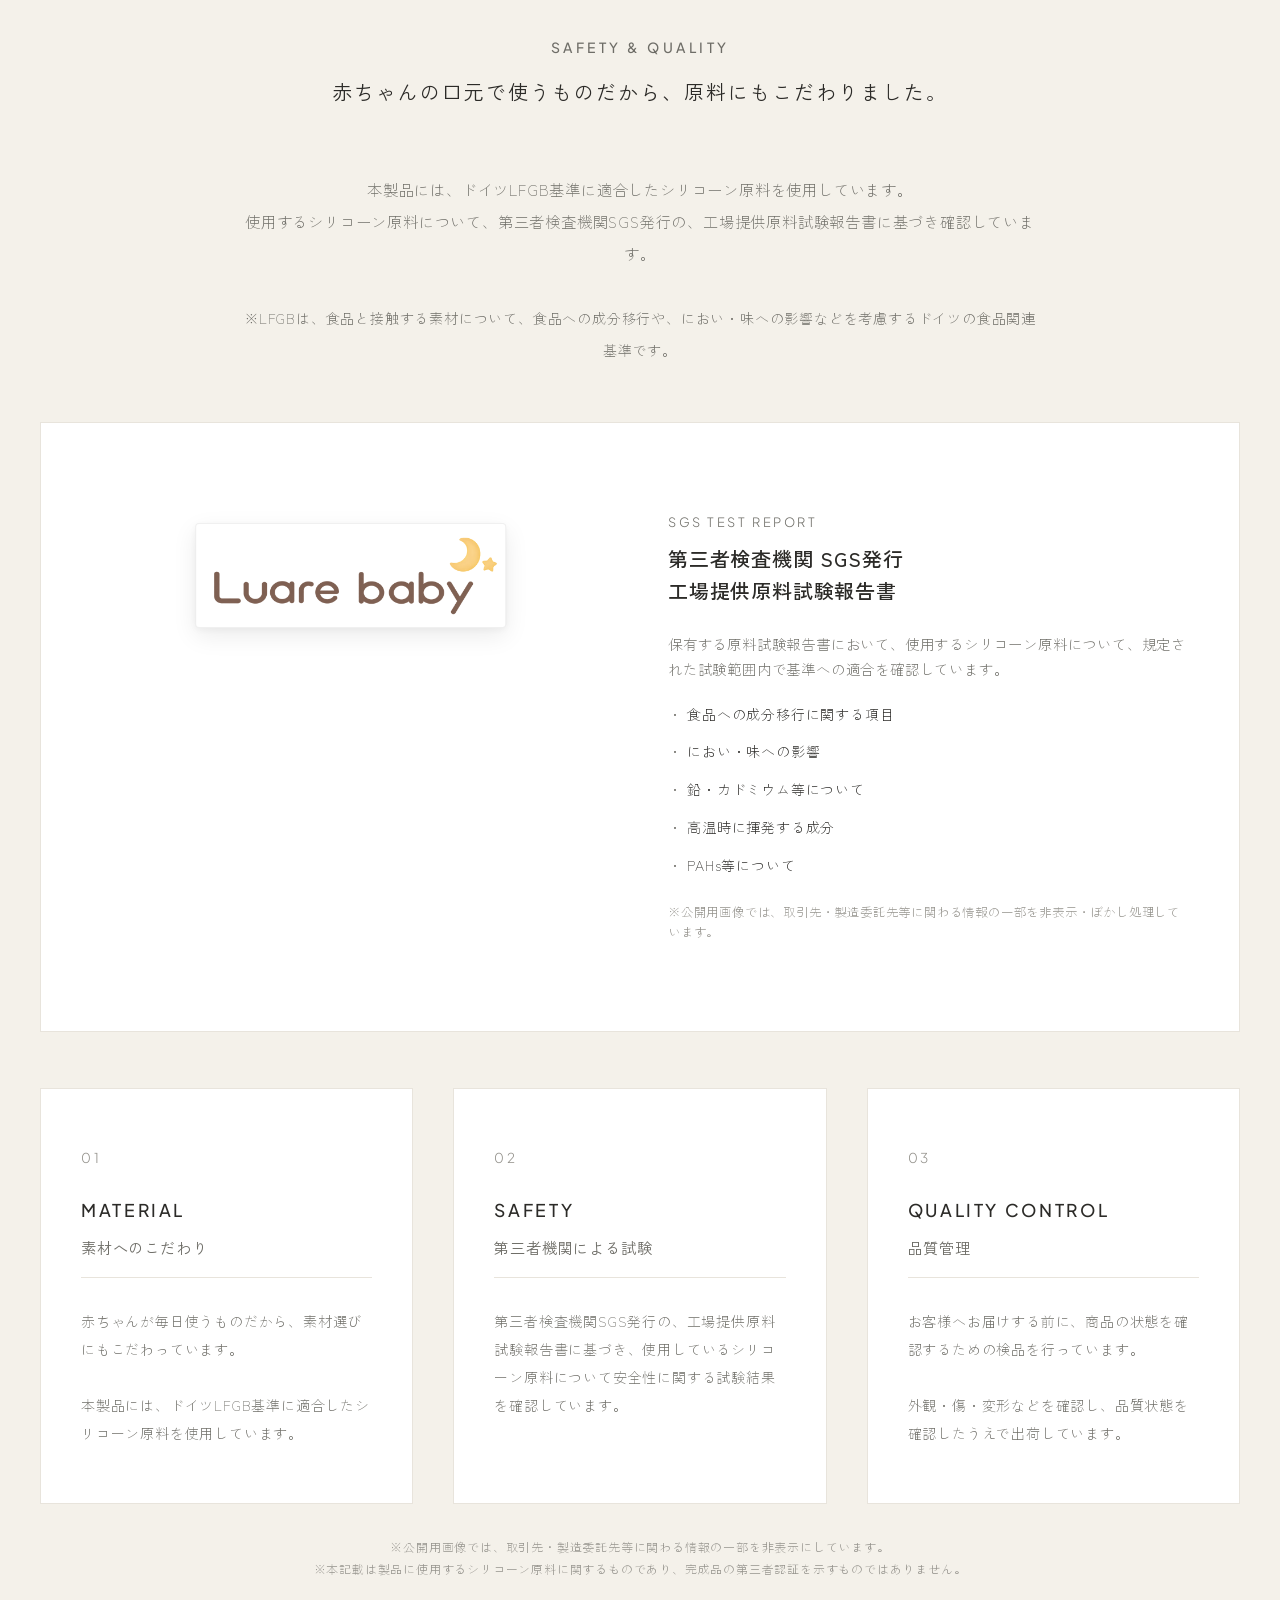
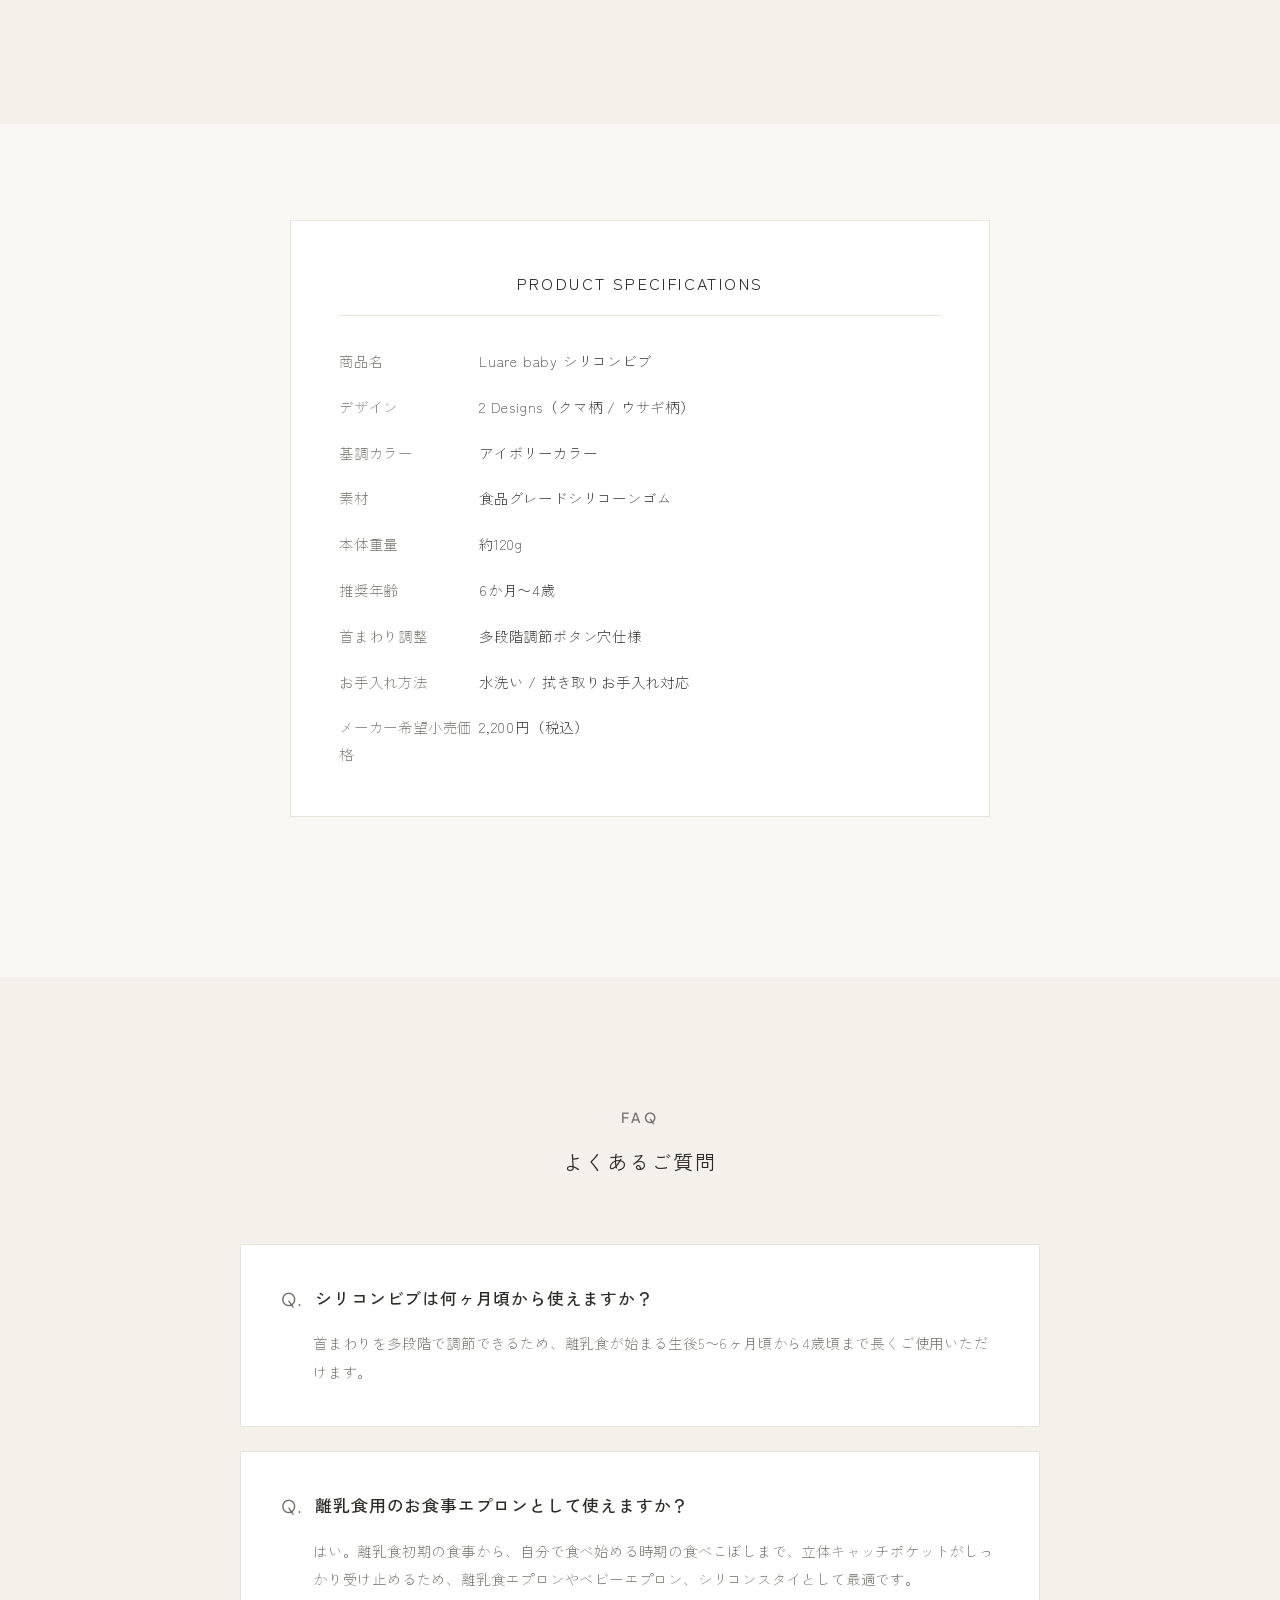
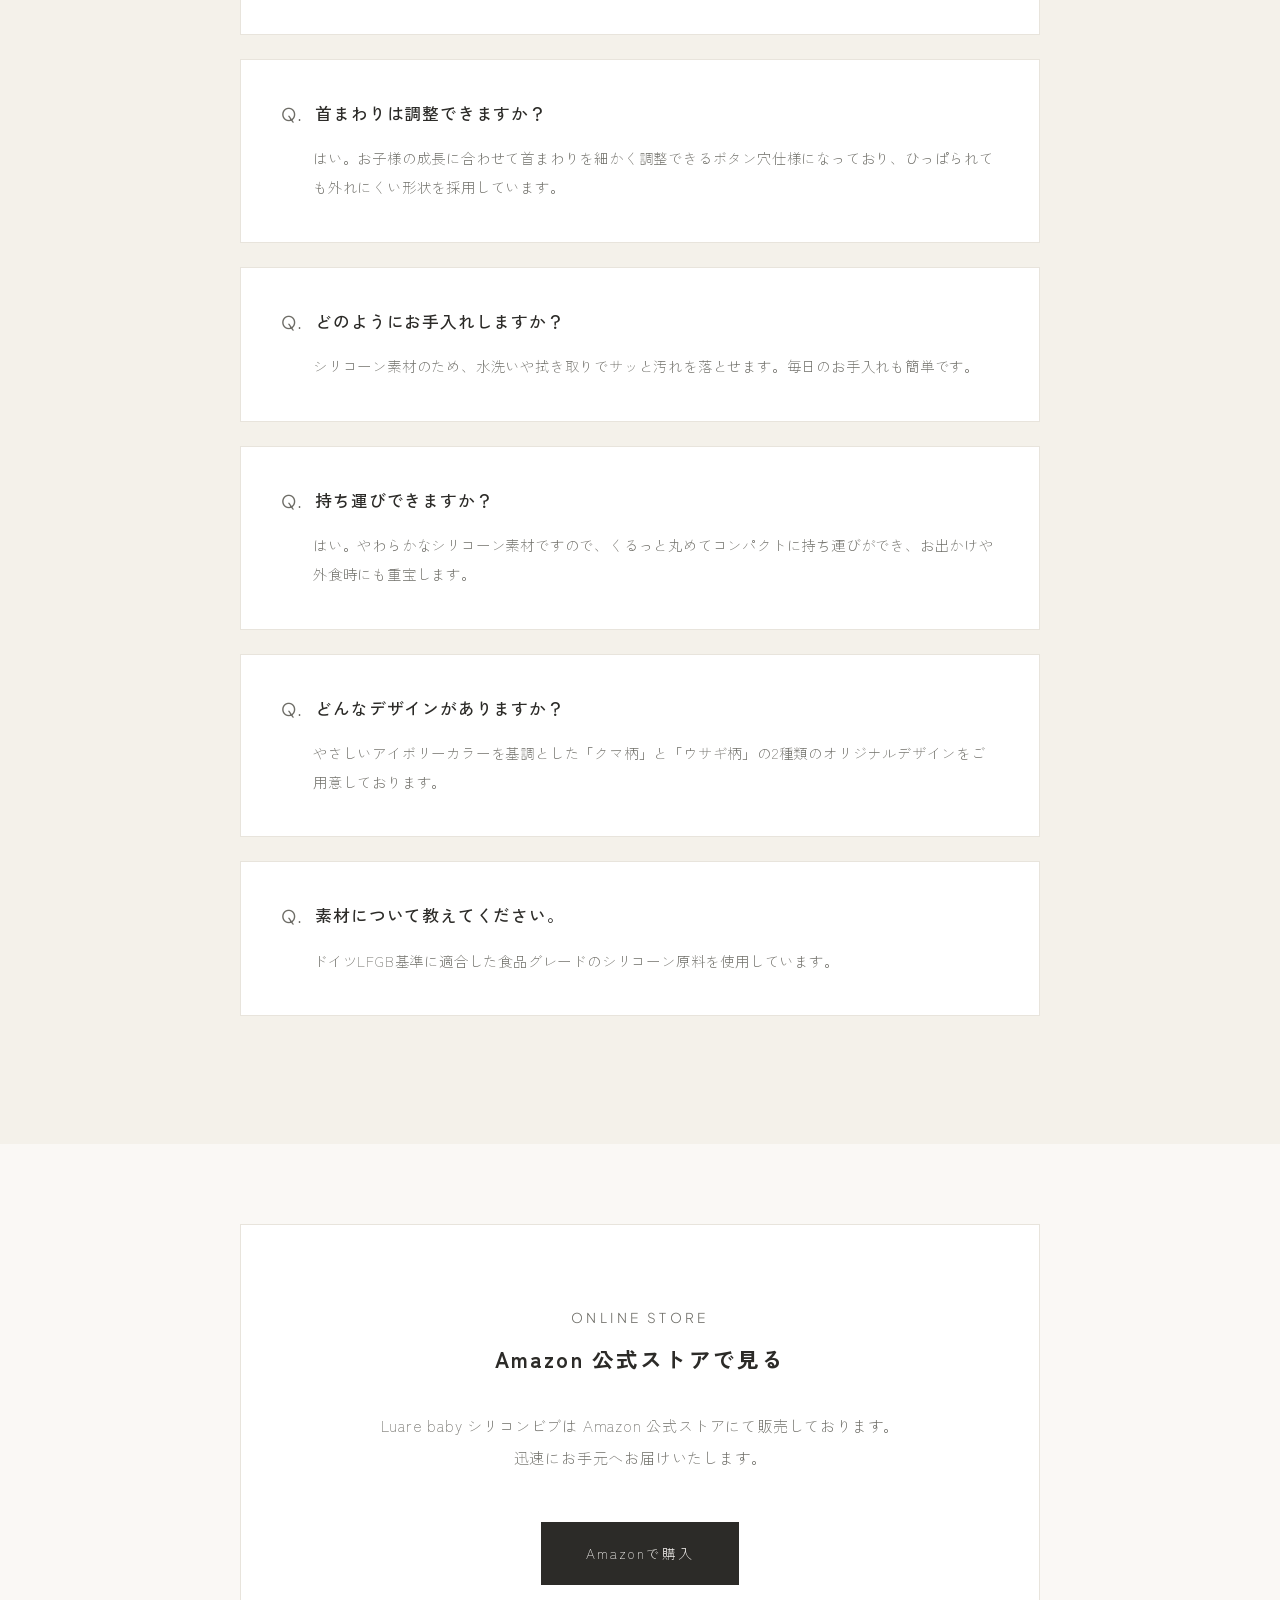
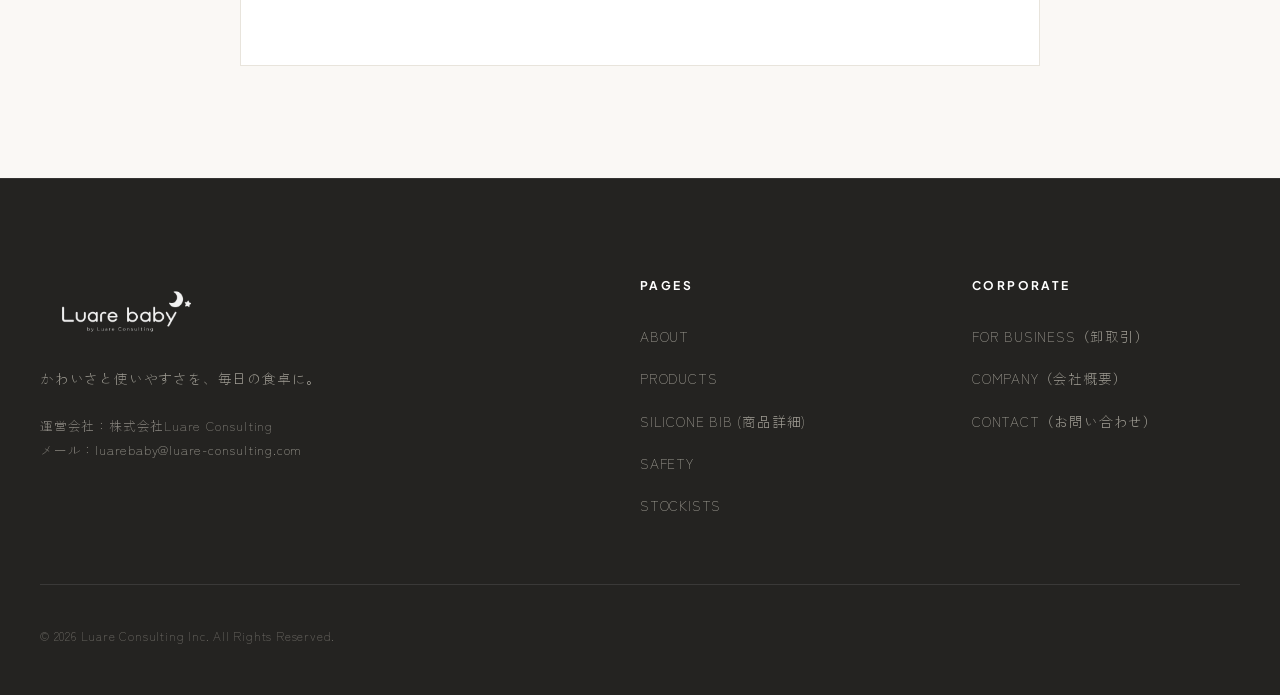
==== commit 380060f8: "Update SGS TEST REPORT section to prioritize user provided masked assets in LFGB資料 directory" ====
--- a/products/silicone-bib/index.html
+++ b/products/silicone-bib/index.html
@@ -334,17 +334,11 @@
           </span>
         </p>
 
-        <!-- SGS Report Real Document Stack Visual Card -->
+        <!-- SGS Report Visual Container (LFGB資料素材連携) -->
         <div class="sgs-report-container fade-in-up">
           <div class="sgs-report-stack-real">
-            <!-- Real PDF Page 1 (Front) -->
-            <img src="../../assets/images/products/sgs-report-page-1.png" alt="第三者検査機関SGS発行 工場提供原料試験報告書 1ページ目 (公開用マスキング済み)" loading="lazy">
-            <!-- Real PDF Page 2 -->
-            <img src="../../assets/images/products/sgs-report-page-2.png" alt="第三者検査機関SGS発行 工場提供原料試験報告書 2ページ目" loading="lazy">
-            <!-- Real PDF Page 3 -->
-            <img src="../../assets/images/products/sgs-report-page-3.png" alt="第三者検査機関SGS発行 工場提供原料試験報告書 3ページ目" loading="lazy">
-            <!-- Real PDF Page 4 -->
-            <img src="../../assets/images/products/sgs-report-page-4.png" alt="第三者検査機関SGS発行 工場提供原料試験報告書 4ページ目" loading="lazy">
+            <!-- User Provided Masked Material from LFGB資料 -->
+            <img src="../../LFGB資料/LFGB認証データ素材.png" alt="第三者検査機関SGS発行 工場提供原料試験報告書 (公開用ぼかし加工済み)" class="sgs-user-material-img" loading="lazy">
           </div>
 
           <div class="sgs-report-info">
@@ -361,7 +355,7 @@
               <div class="sgs-item-row">PAHs等について</div>
             </div>
             <p style="font-size: 0.78rem; color: var(--text-light); margin-top: 1rem; line-height: 1.6;">
-              ※公開用画像では、取引先・製造委託先等に関わる情報の一部を非表示にしています。
+              ※公開用画像では、取引先・製造委託先等に関わる情報の一部を非表示・ぼかし処理しています。
             </p>
           </div>
         </div>
--- a/assets/css/style.css
+++ b/assets/css/style.css
@@ -1153,6 +1153,21 @@
   display: block;
 }
 
+.sgs-user-material-img {
+  width: 100%;
+  max-width: 440px;
+  height: auto;
+  border-radius: 6px;
+  border: 1px solid var(--border-light);
+  box-shadow: 0 10px 30px rgba(0, 0, 0, 0.08);
+  transition: transform 0.4s ease, box-shadow 0.4s ease;
+}
+
+.sgs-user-material-img:hover {
+  transform: translateY(-4px);
+  box-shadow: 0 16px 40px rgba(0, 0, 0, 0.12);
+}
+
 .footer-logo-img {
   height: 72px;
   width: auto;
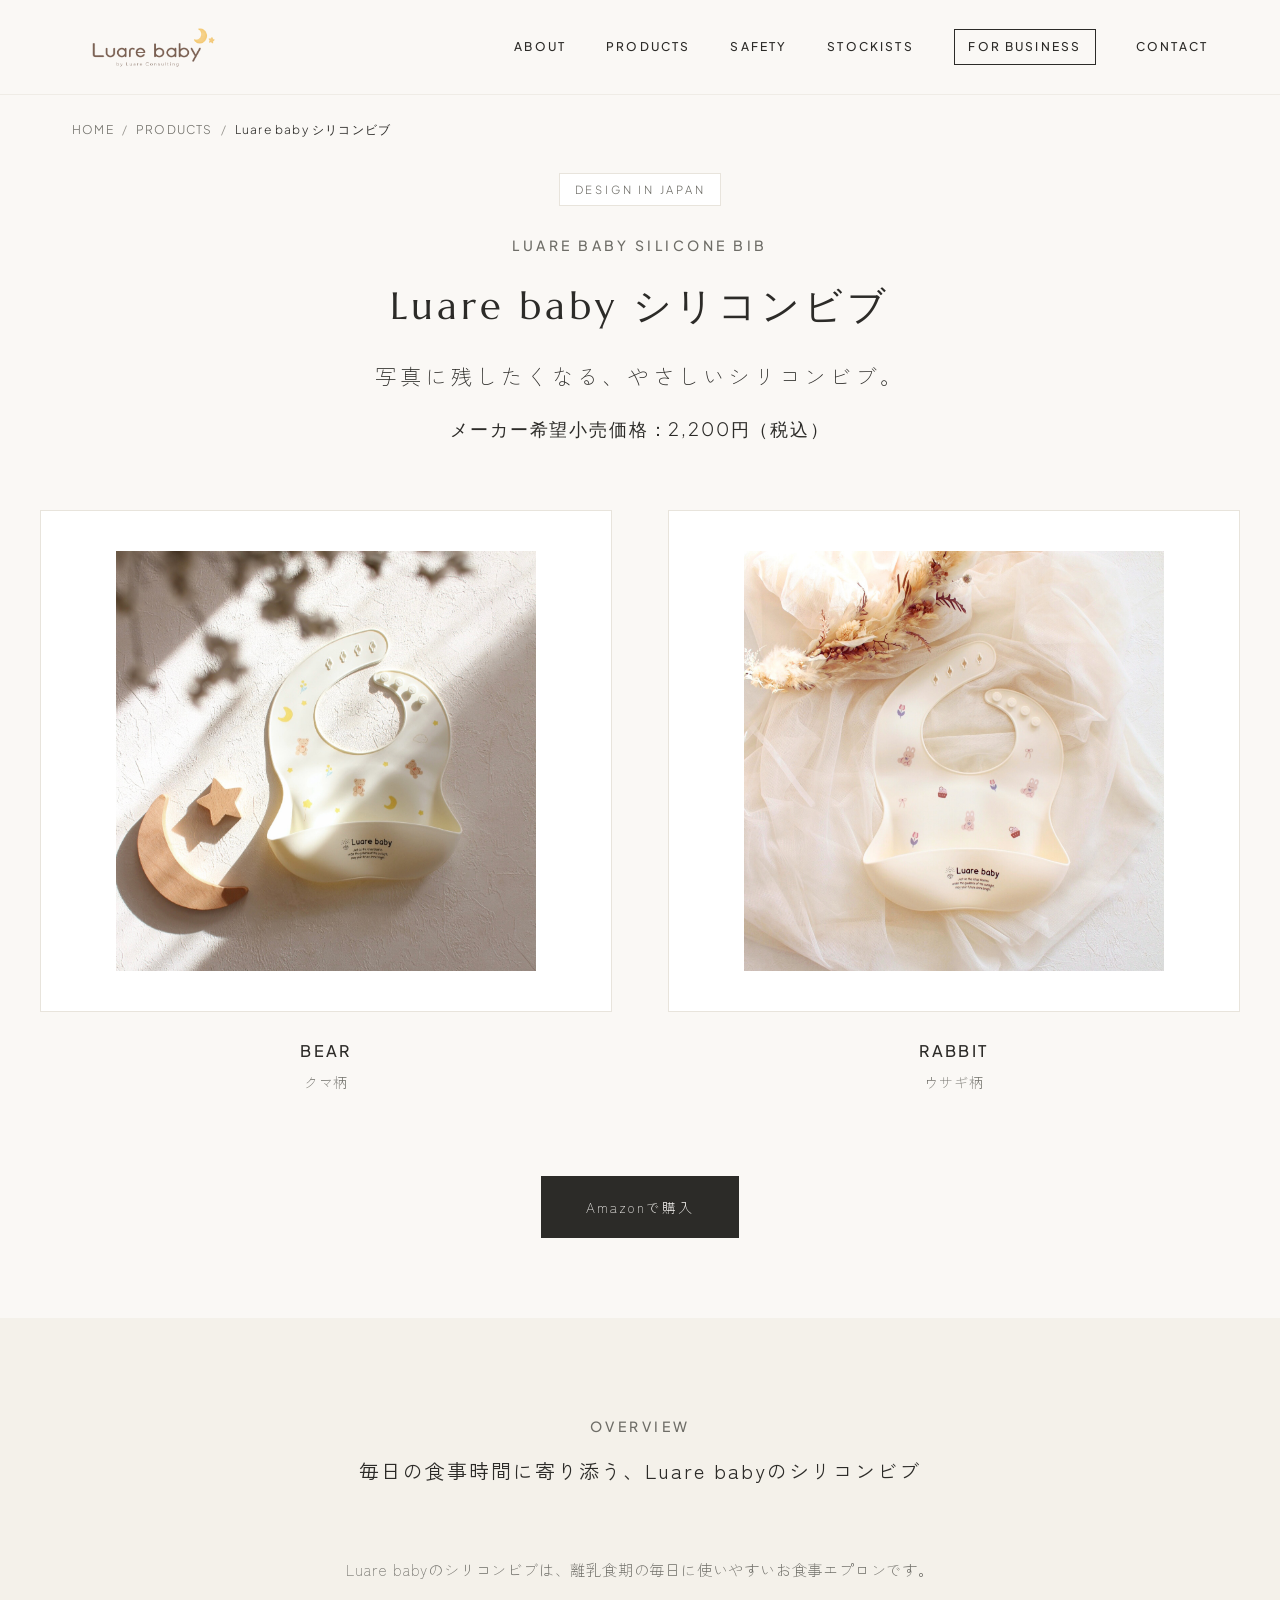
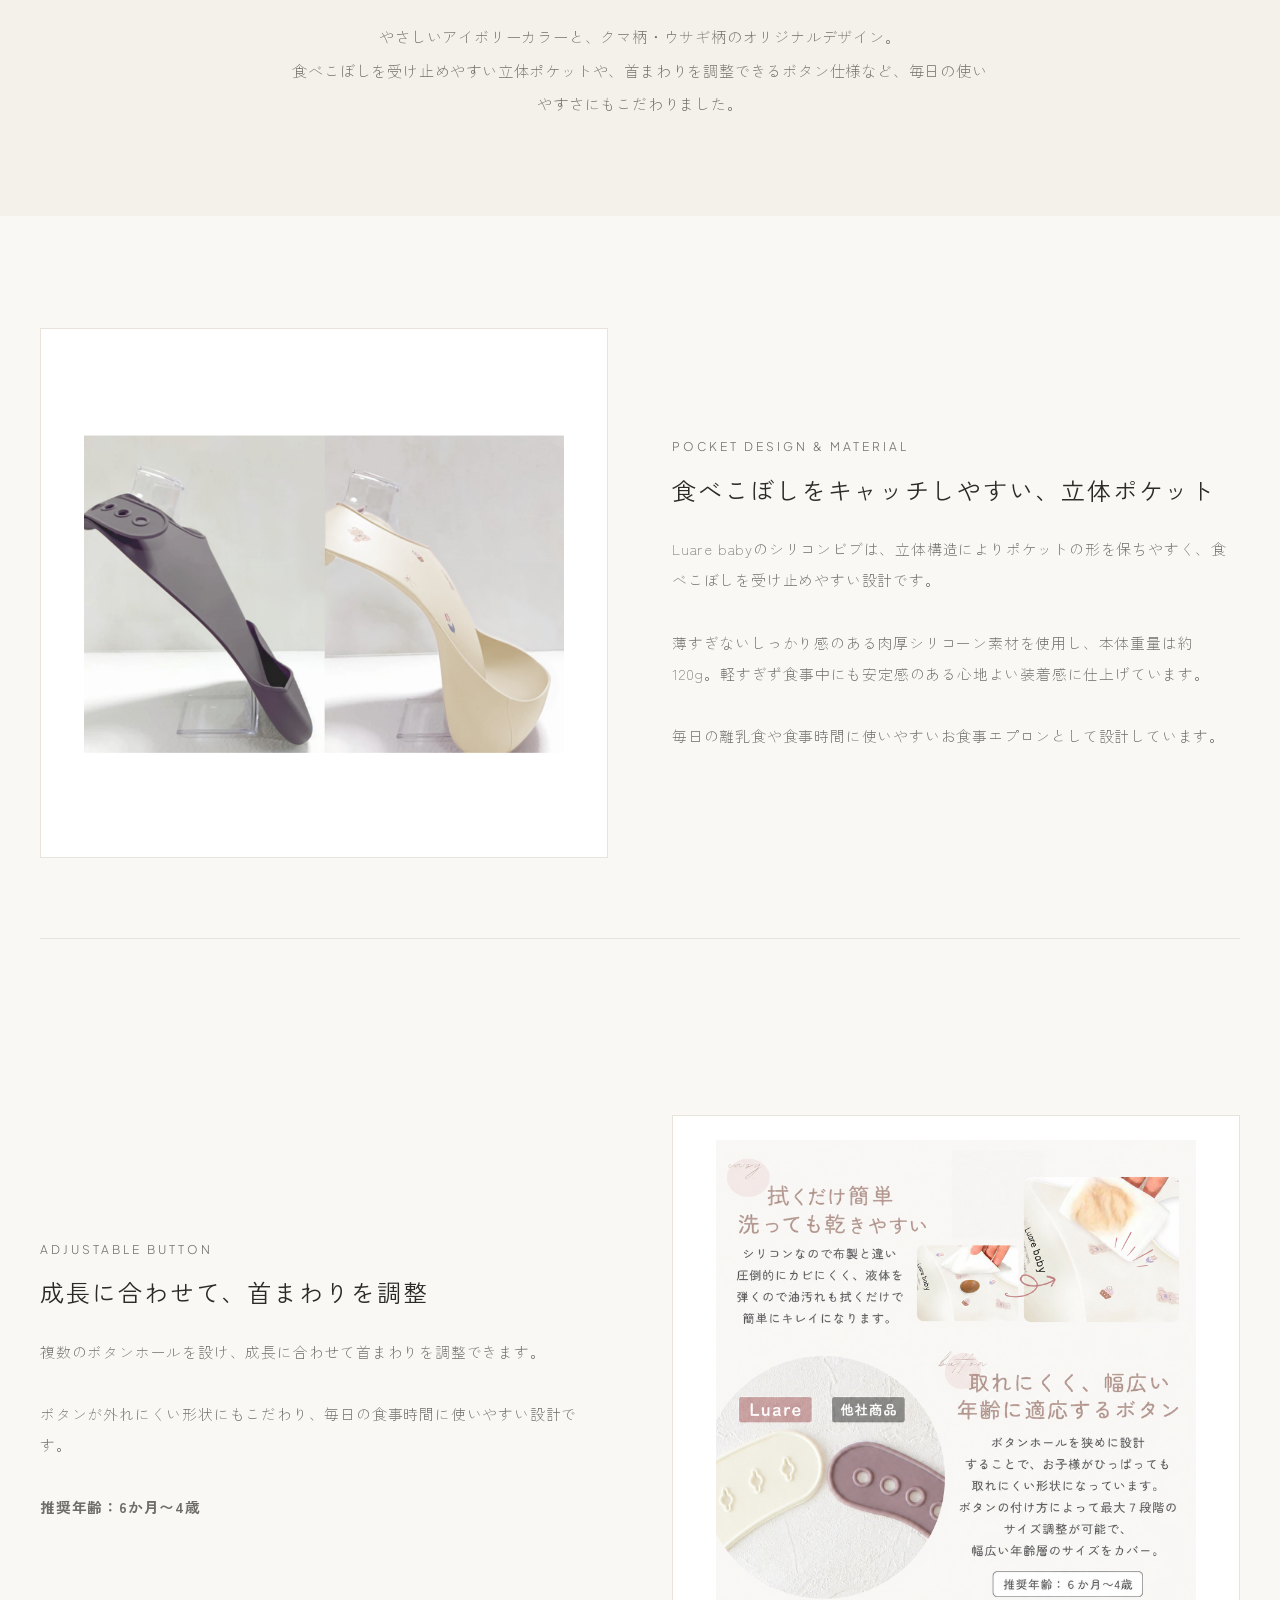
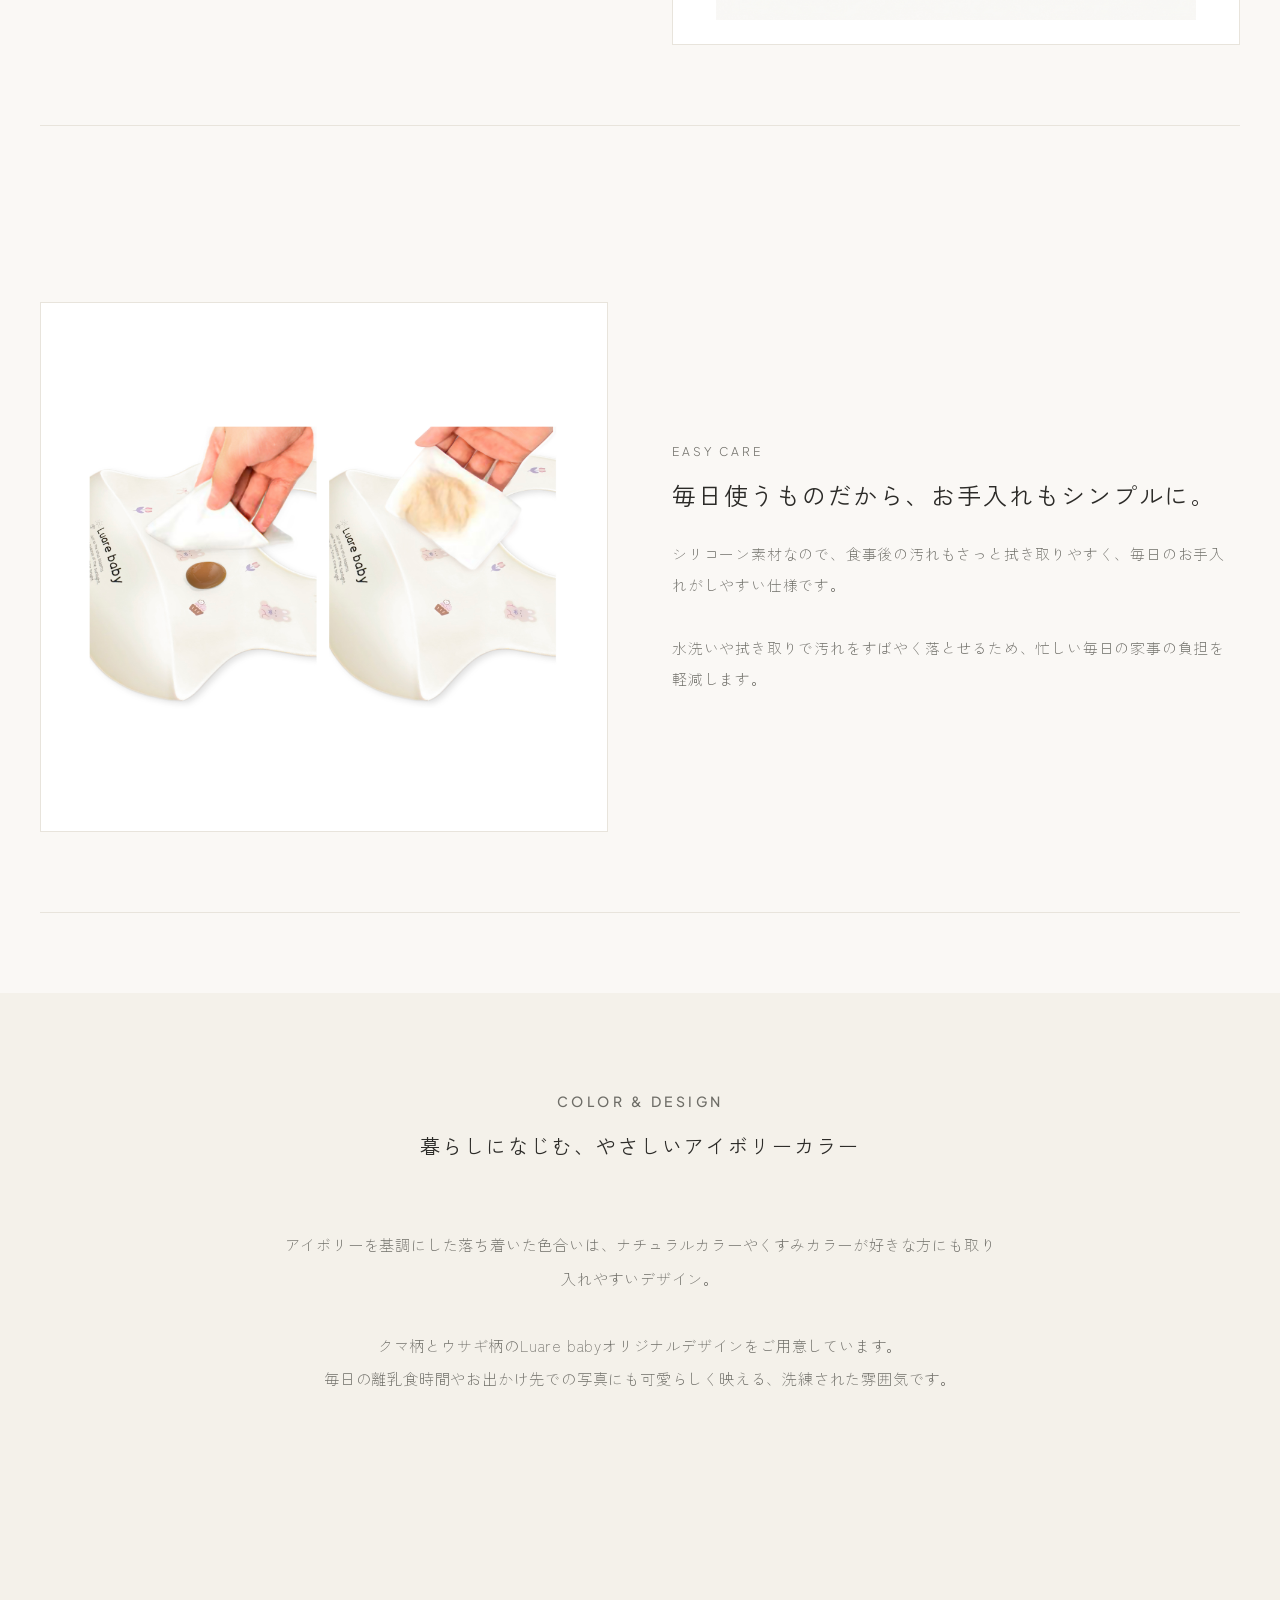
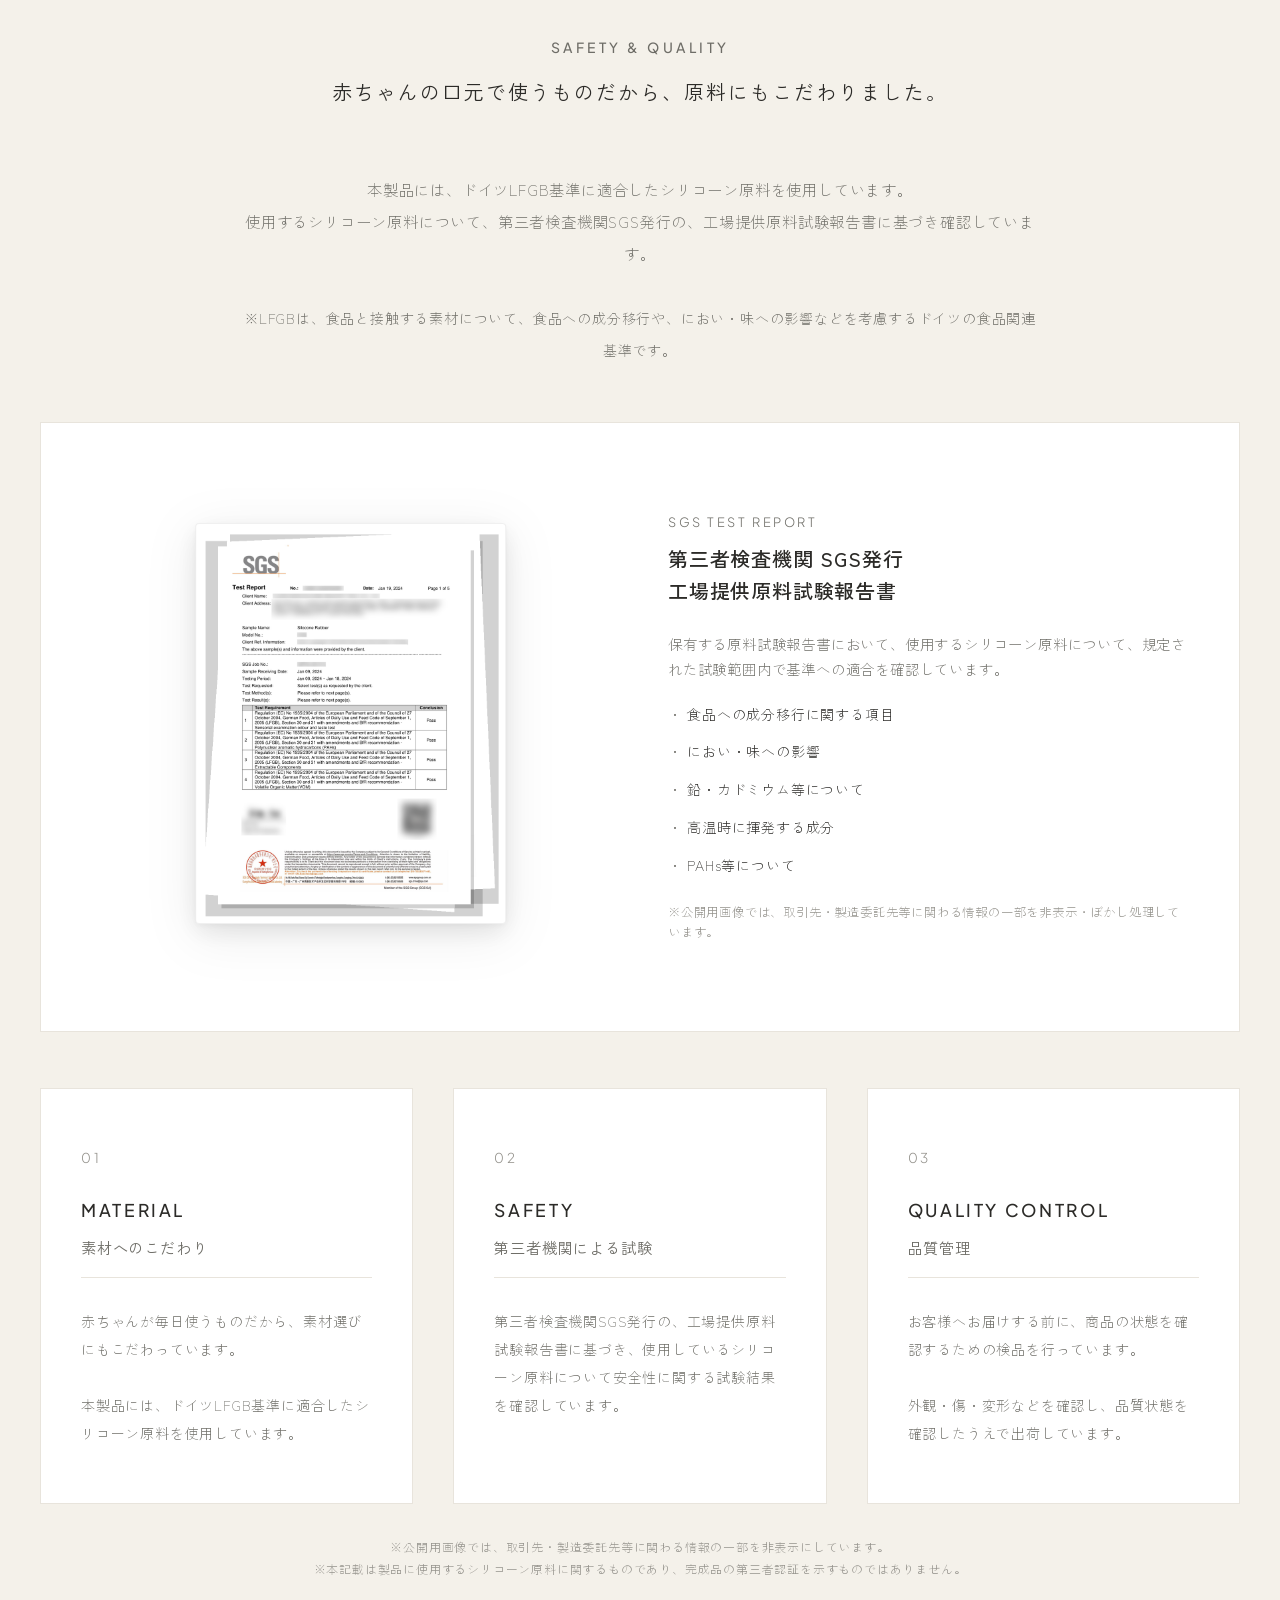
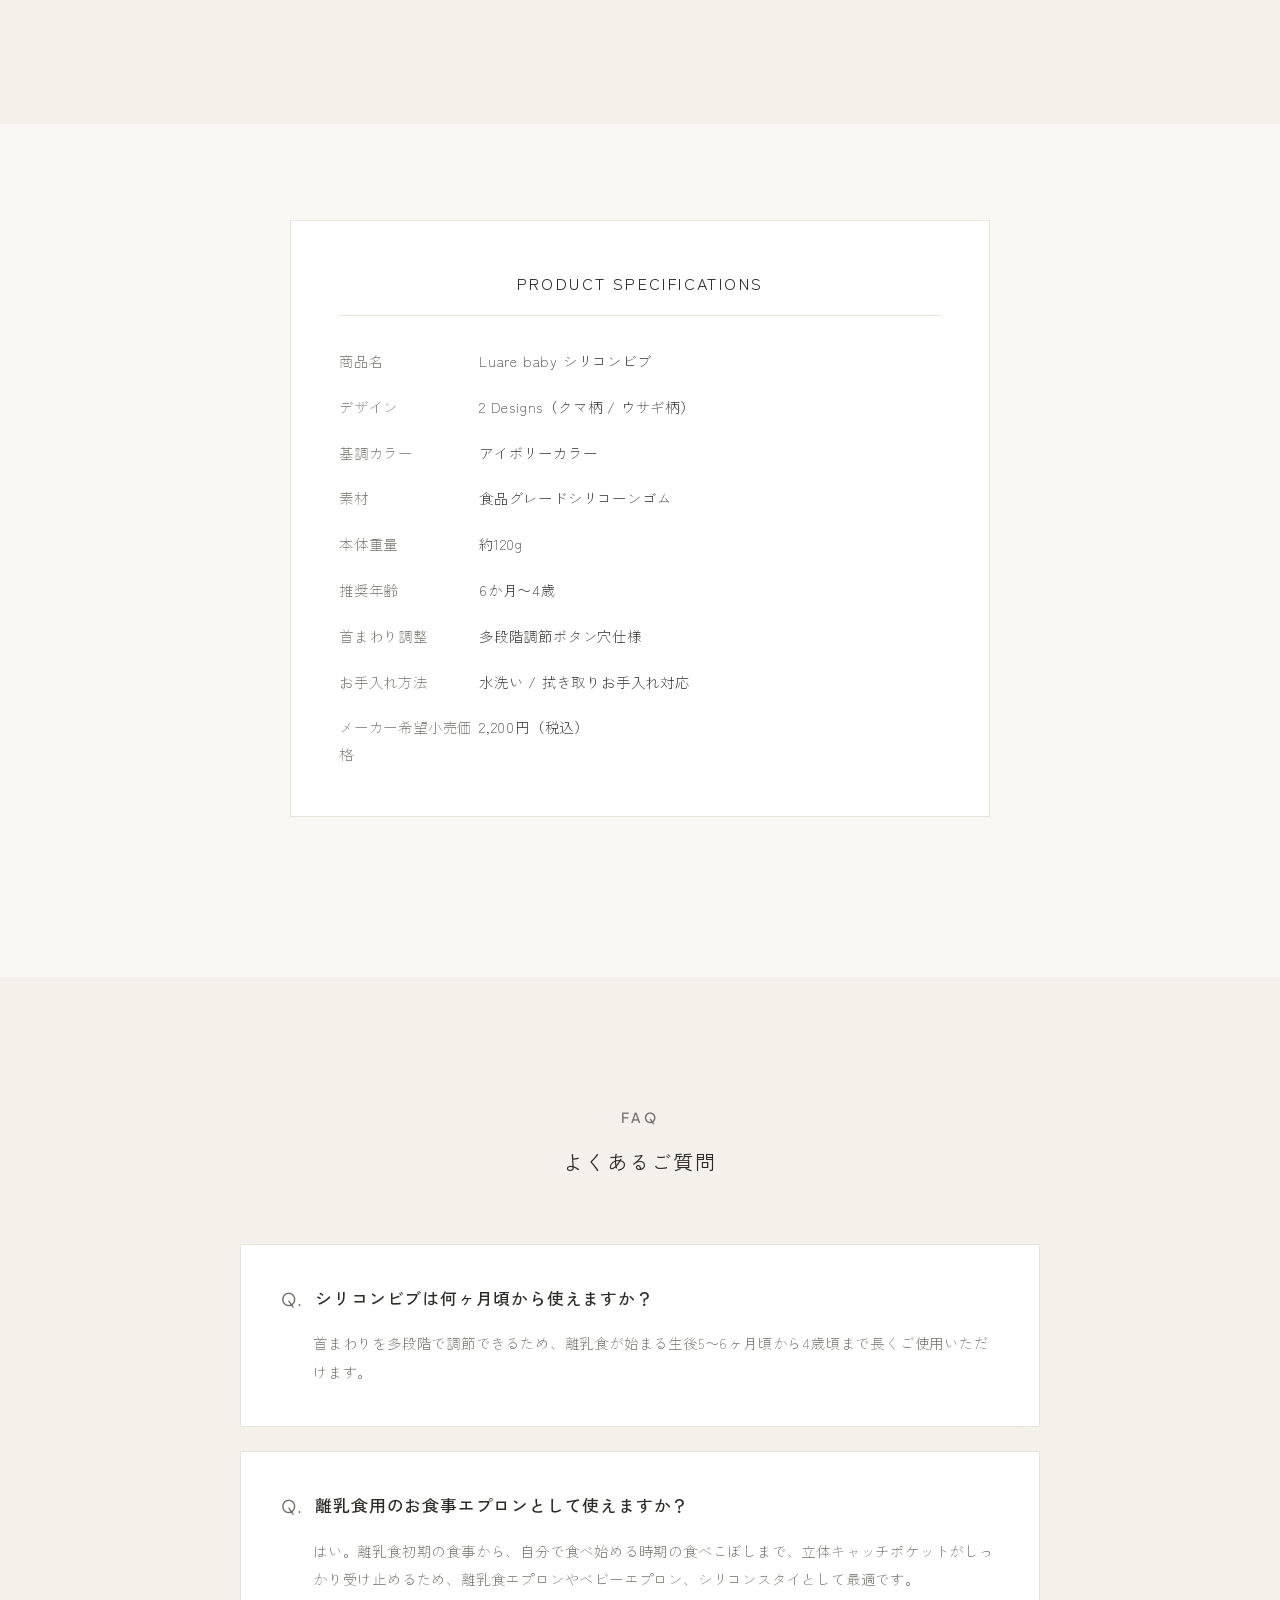
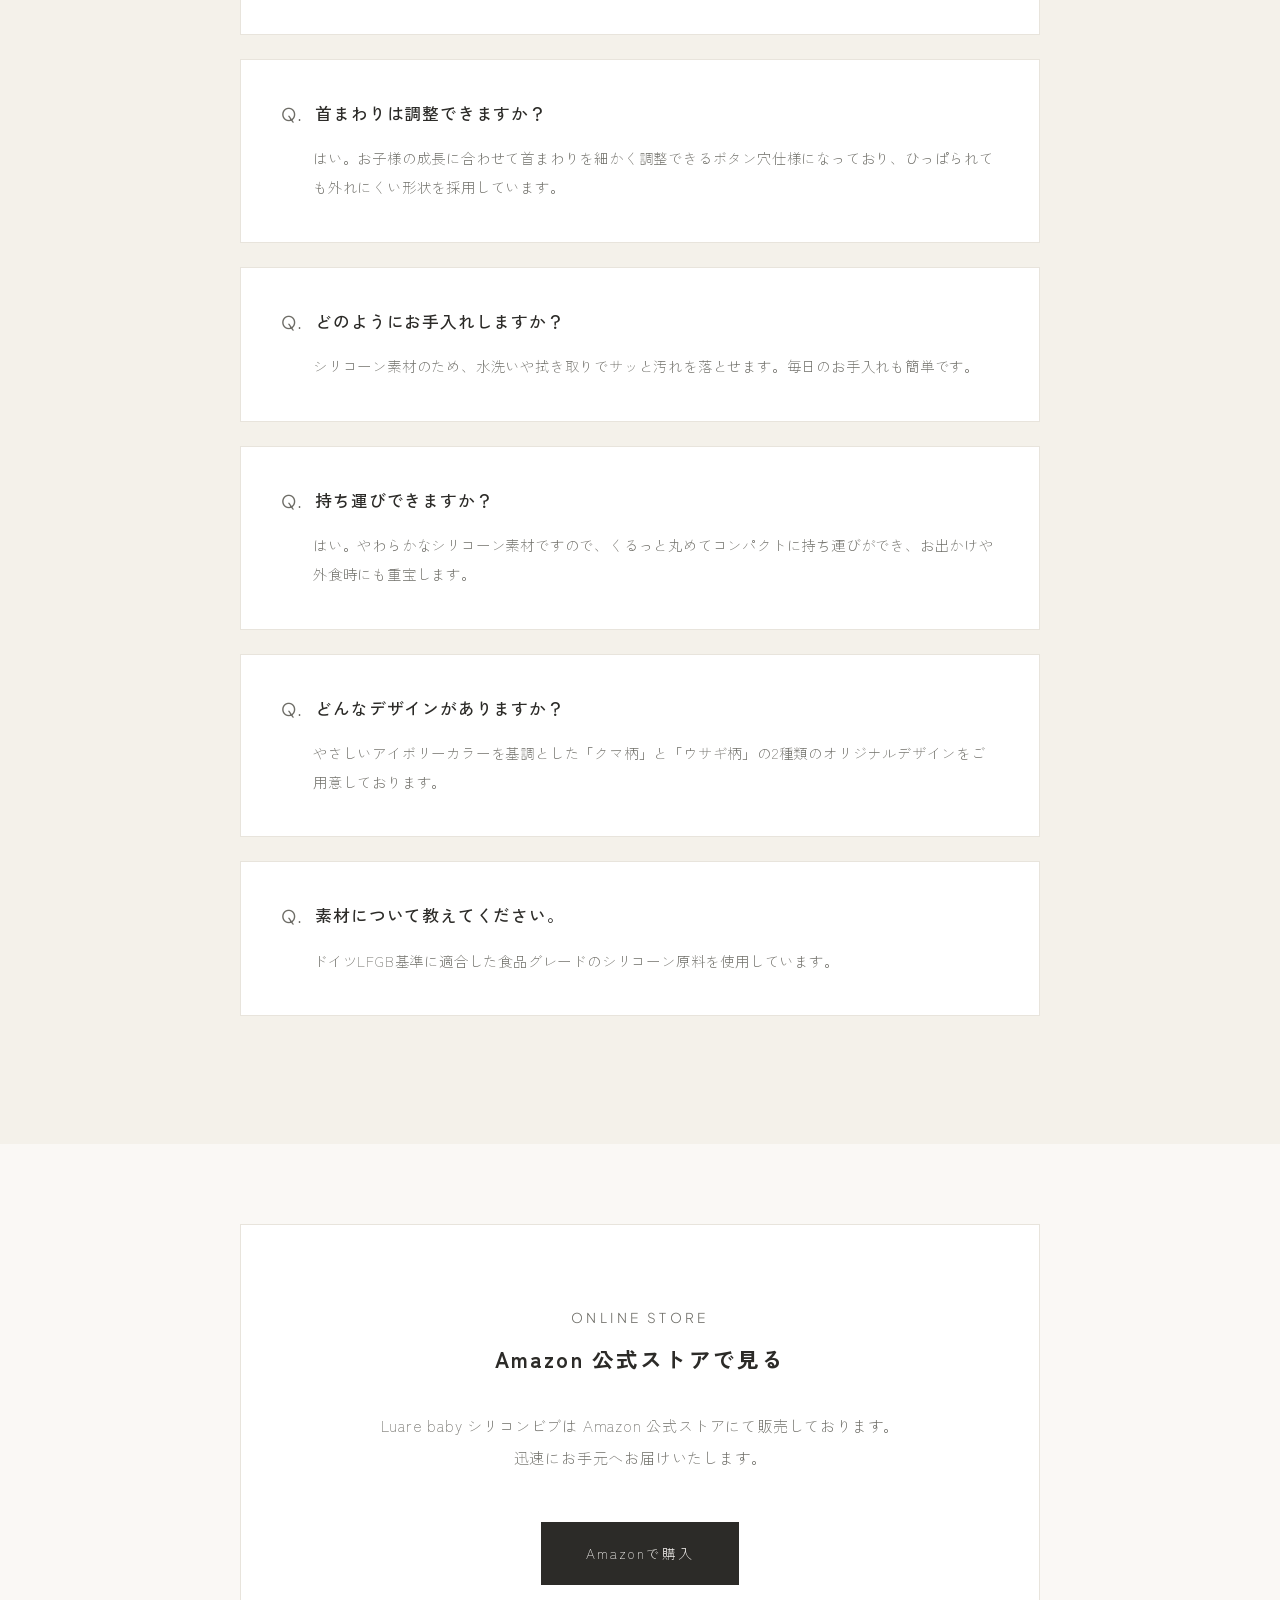
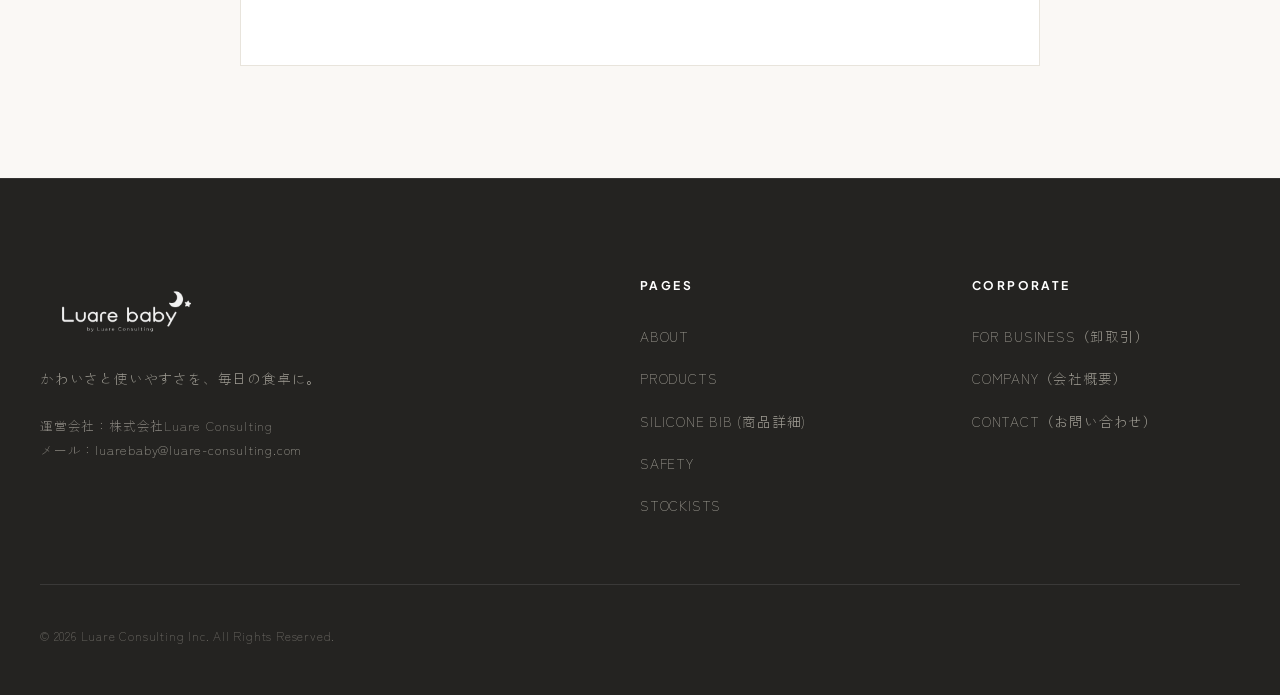
==== commit 1b63189c: "Update SGS TEST REPORT section with new transparent blurred stack image from LFGB資料 directory" ====
--- a/products/silicone-bib/index.html
+++ b/products/silicone-bib/index.html
@@ -337,8 +337,8 @@
         <!-- SGS Report Visual Container (LFGB資料素材連携) -->
         <div class="sgs-report-container fade-in-up">
           <div class="sgs-report-stack-real">
-            <!-- User Provided Masked Material from LFGB資料 -->
-            <img src="../../LFGB資料/LFGB認証データ素材.png" alt="第三者検査機関SGS発行 工場提供原料試験報告書 (公開用ぼかし加工済み)" class="sgs-user-material-img" loading="lazy">
+            <!-- User Provided Masked/Blurred Material from LFGB資料 -->
+            <img src="../../LFGB資料/lfgb_sgs_public_blur_stack_transparent.png" alt="第三者検査機関SGS発行 工場提供原料試験報告書 (公開用ぼかし加工済み)" class="sgs-user-material-img" loading="lazy" onerror="this.src='../../assets/images/products/sgs-report-user-material.png'">
           </div>
 
           <div class="sgs-report-info">
--- a/assets/css/style.css
+++ b/assets/css/style.css
@@ -1155,17 +1155,16 @@
 
 .sgs-user-material-img {
   width: 100%;
-  max-width: 440px;
+  max-width: 480px;
   height: auto;
-  border-radius: 6px;
-  border: 1px solid var(--border-light);
-  box-shadow: 0 10px 30px rgba(0, 0, 0, 0.08);
-  transition: transform 0.4s ease, box-shadow 0.4s ease;
+  display: block;
+  filter: drop-shadow(0 10px 25px rgba(0, 0, 0, 0.08));
+  transition: transform 0.4s ease, filter 0.4s ease;
 }
 
 .sgs-user-material-img:hover {
   transform: translateY(-4px);
-  box-shadow: 0 16px 40px rgba(0, 0, 0, 0.12);
+  filter: drop-shadow(0 16px 35px rgba(0, 0, 0, 0.12));
 }
 
 .footer-logo-img {
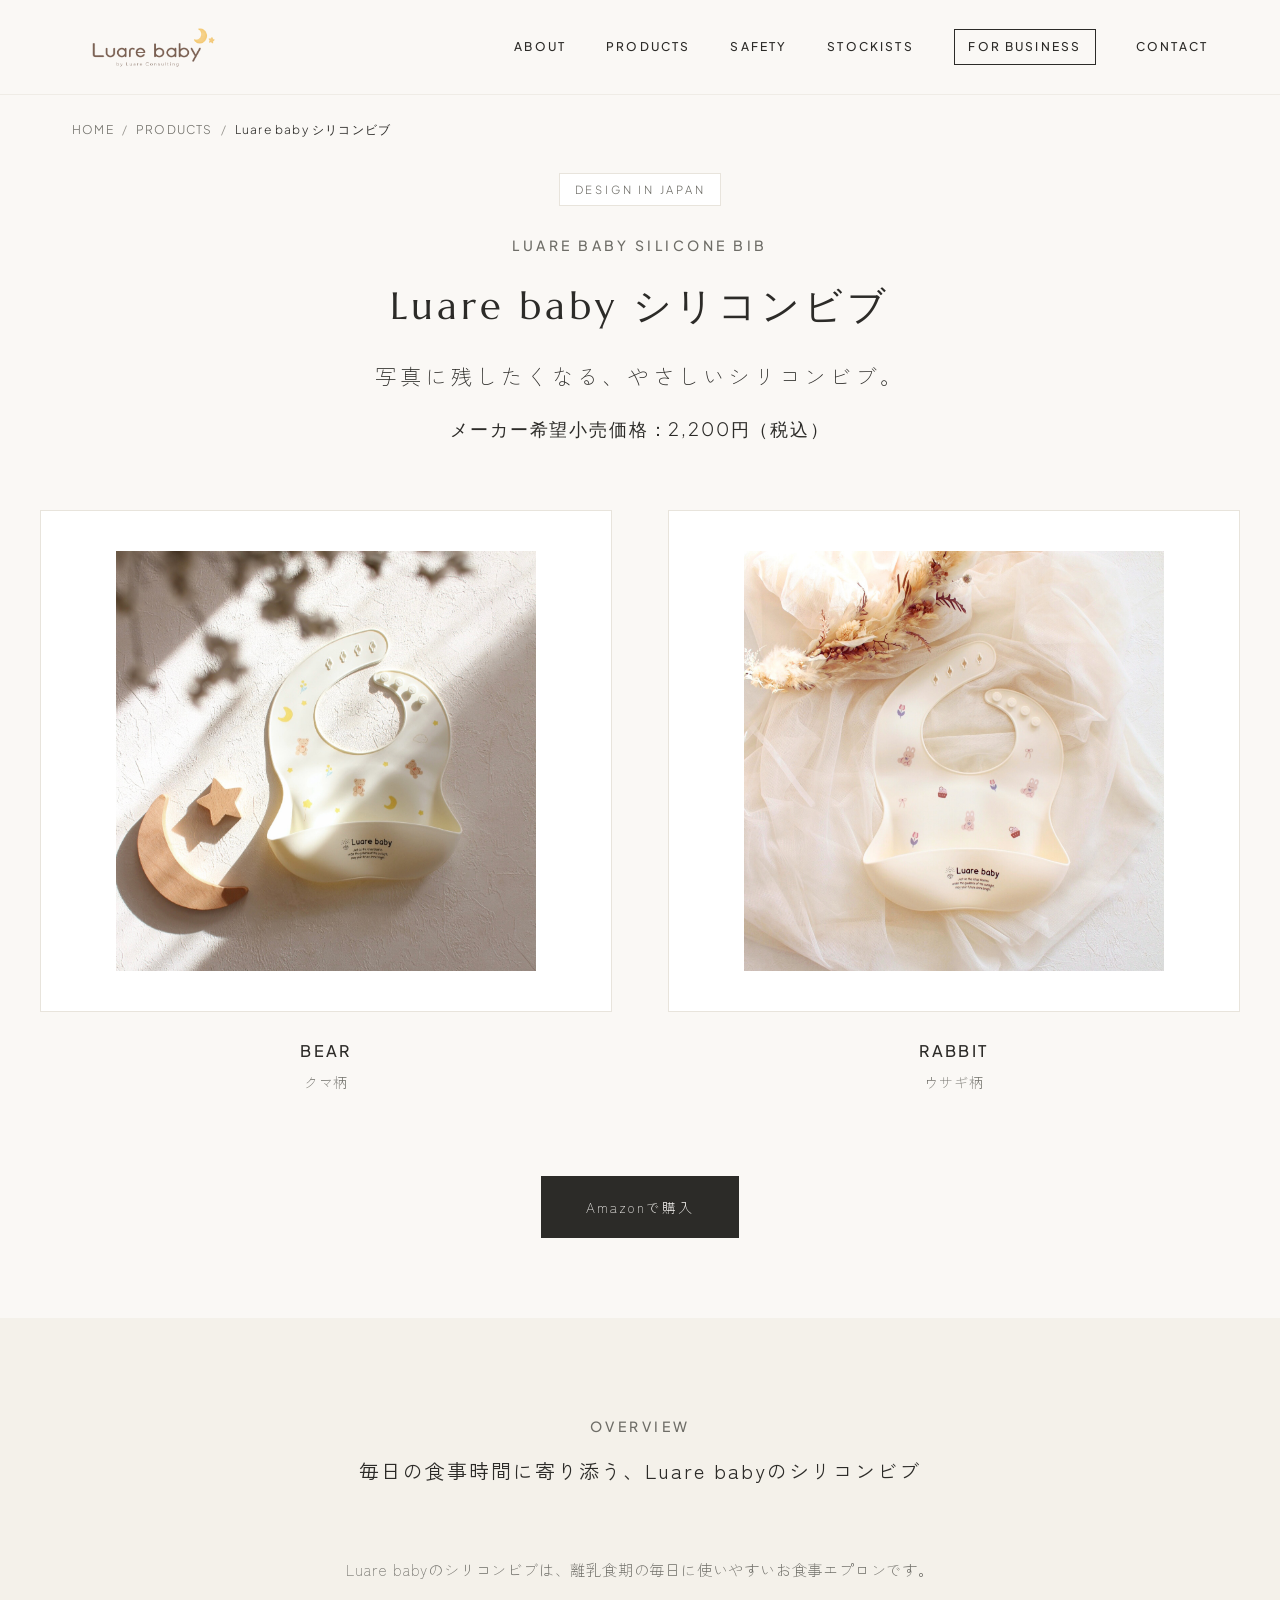
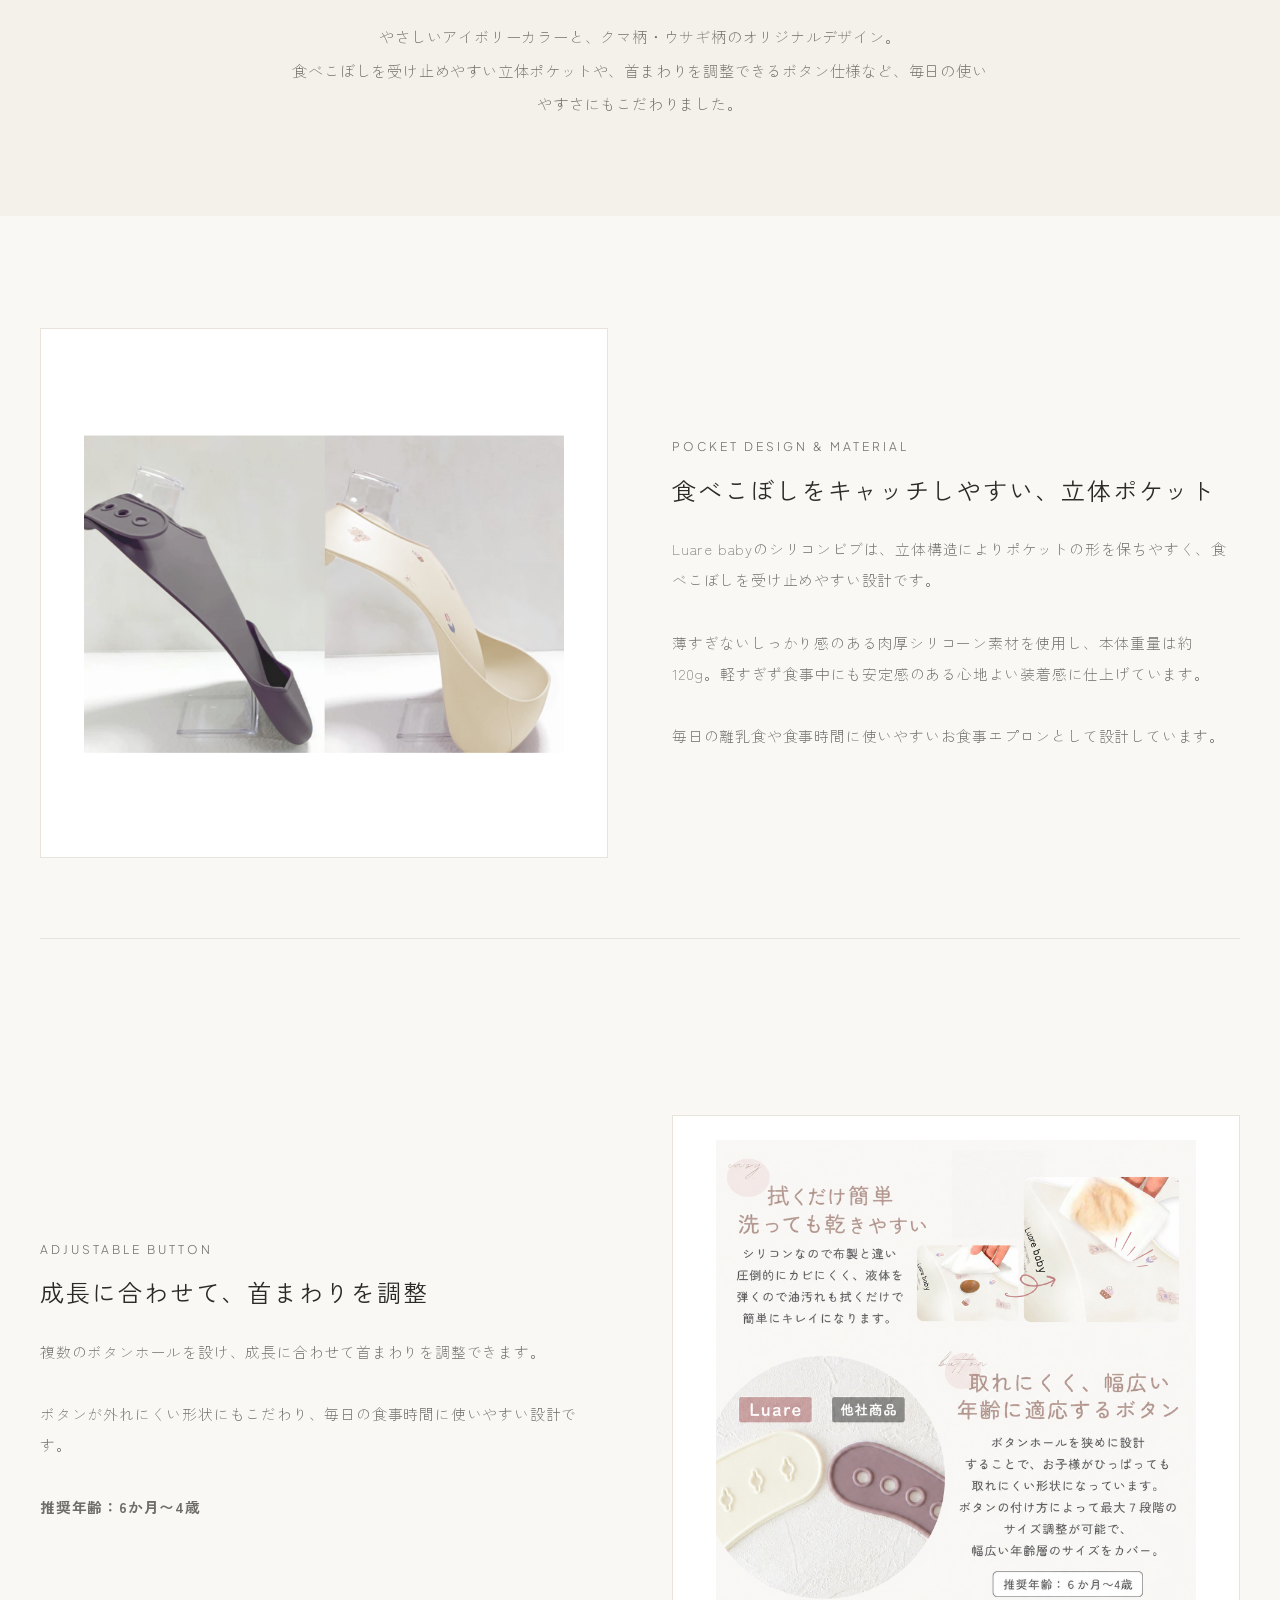
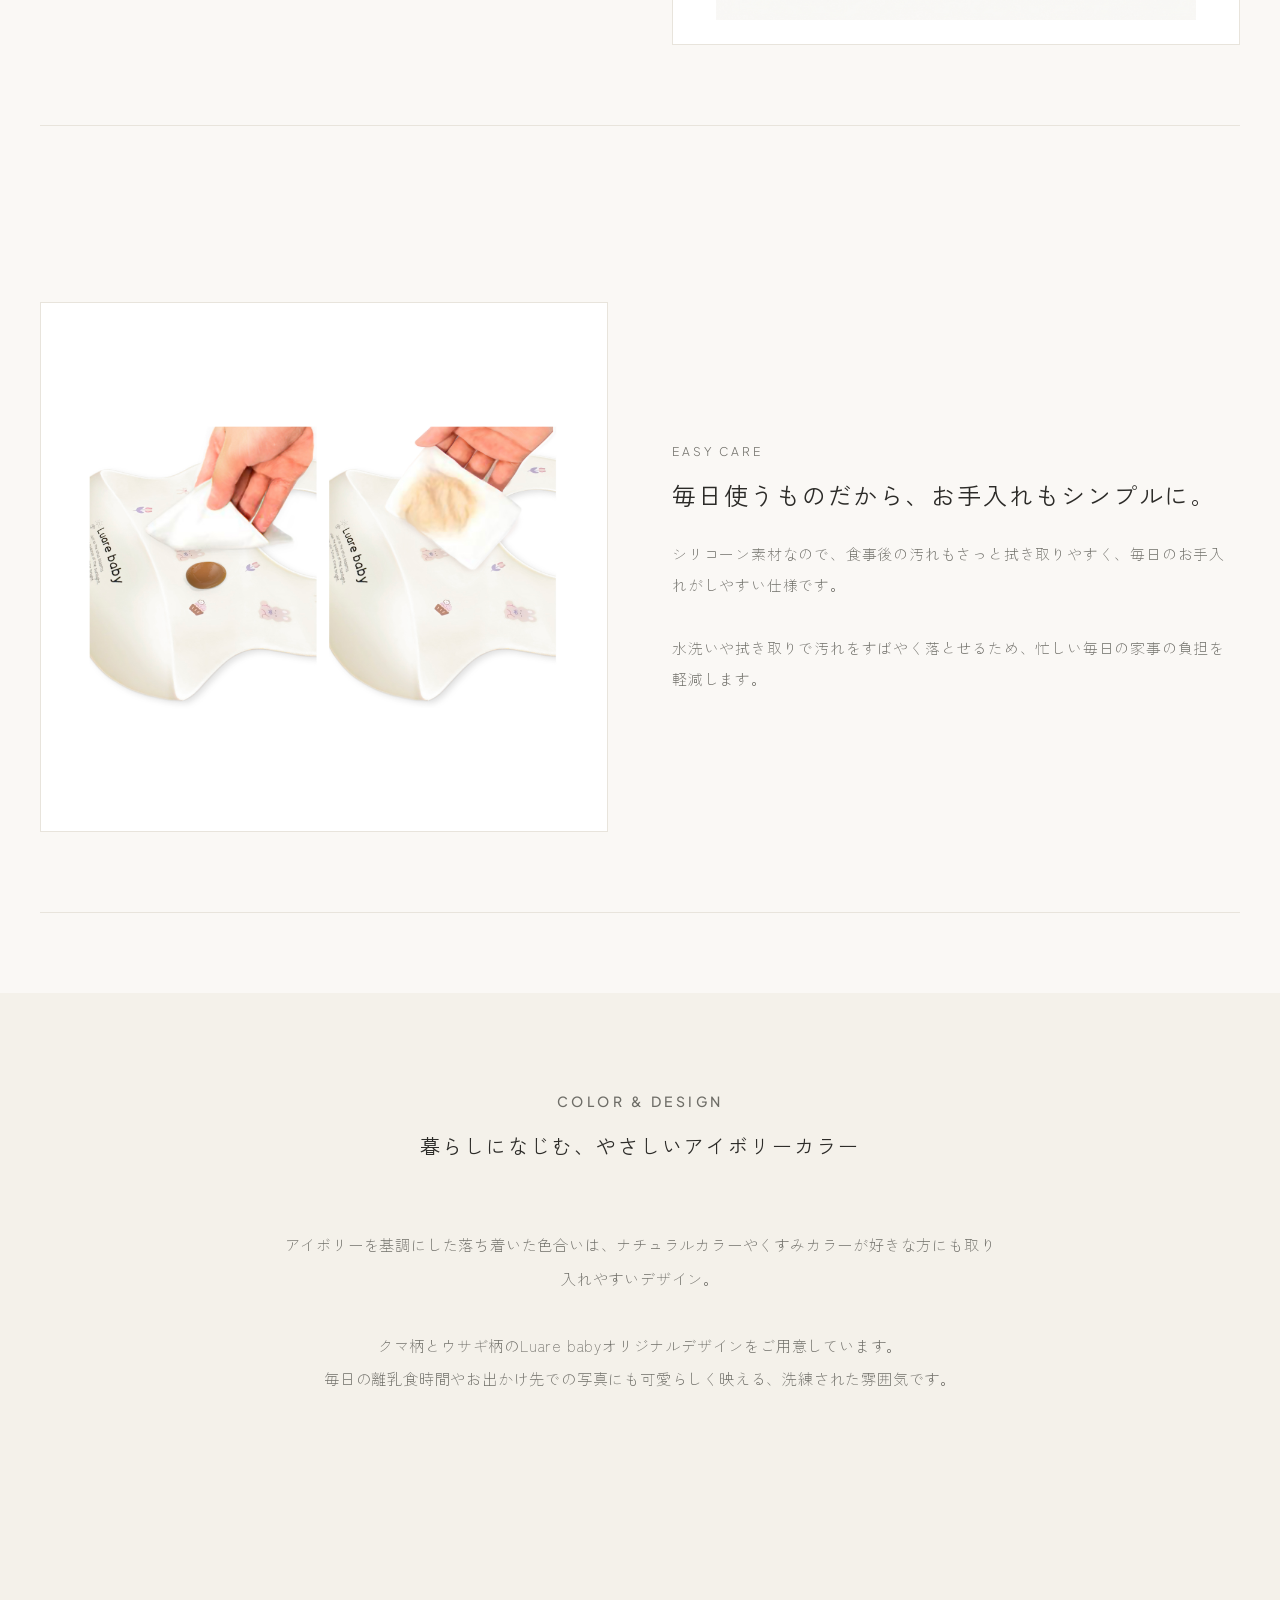
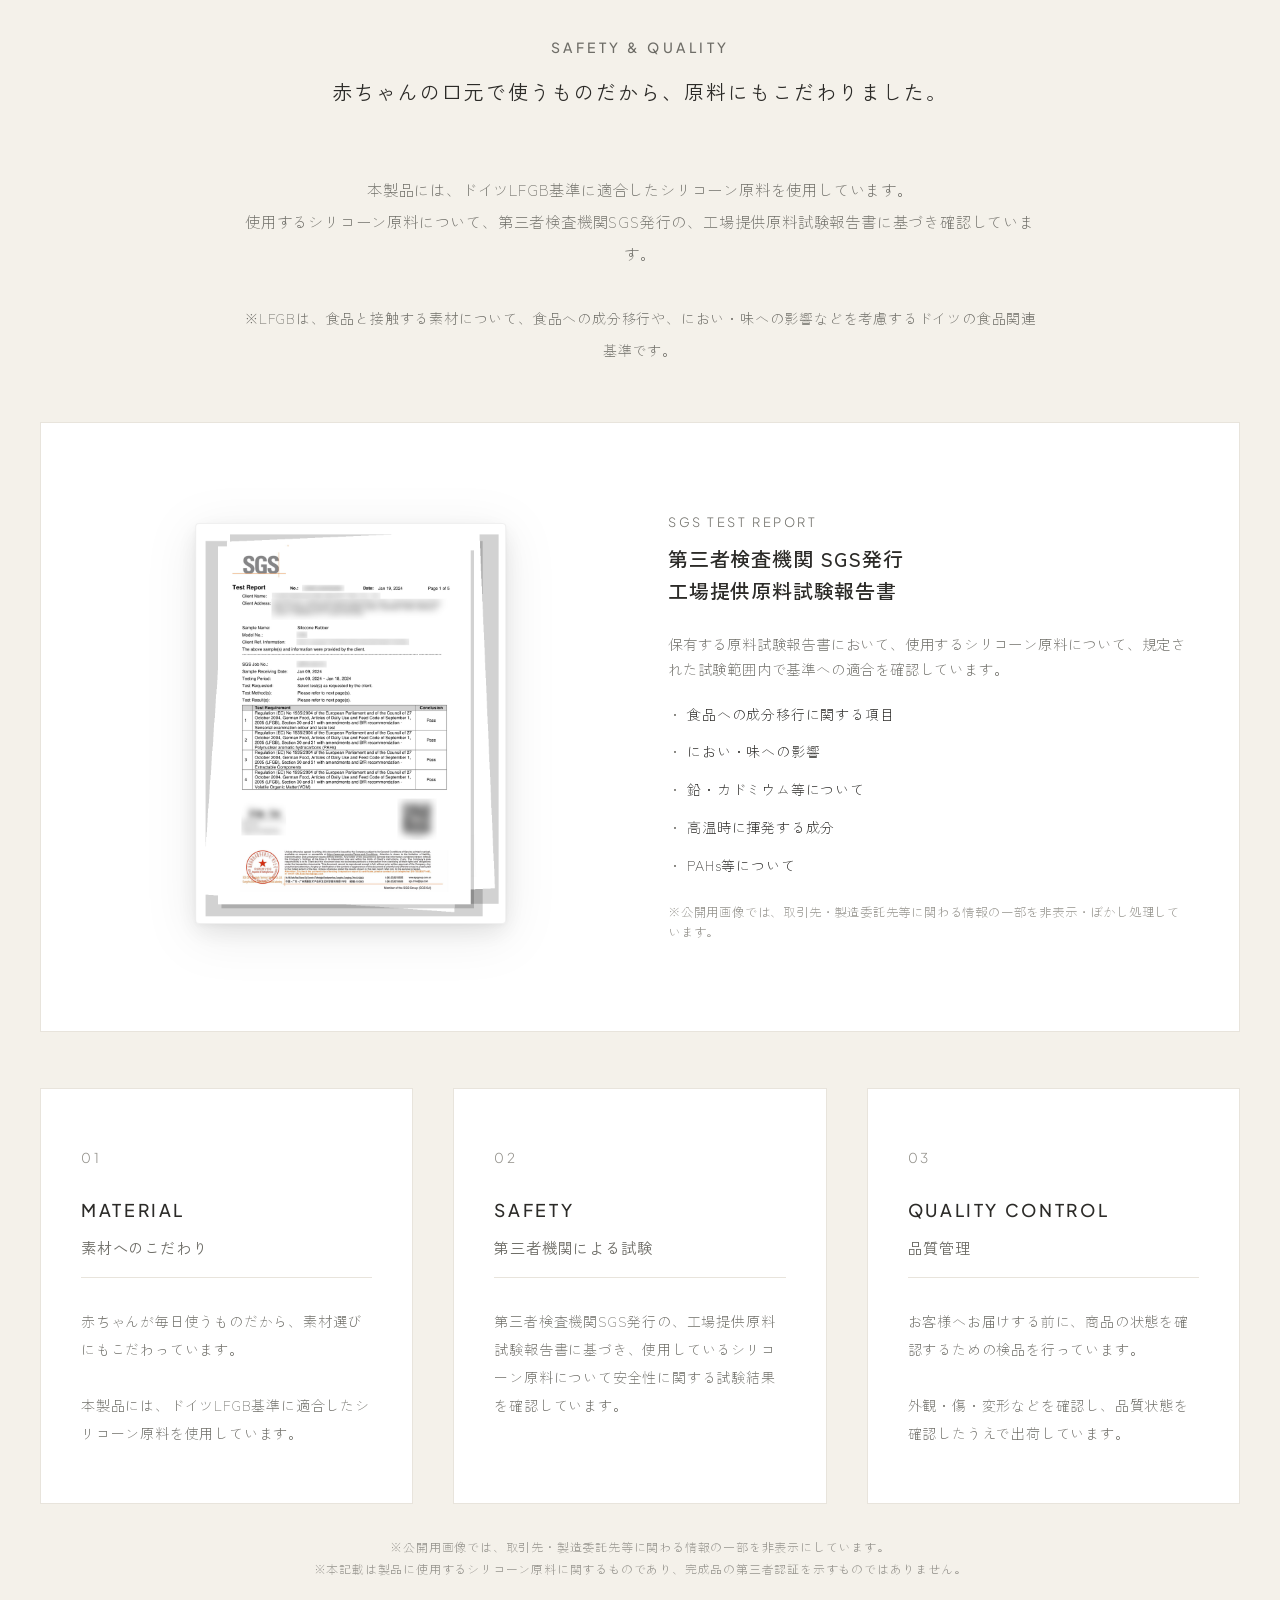
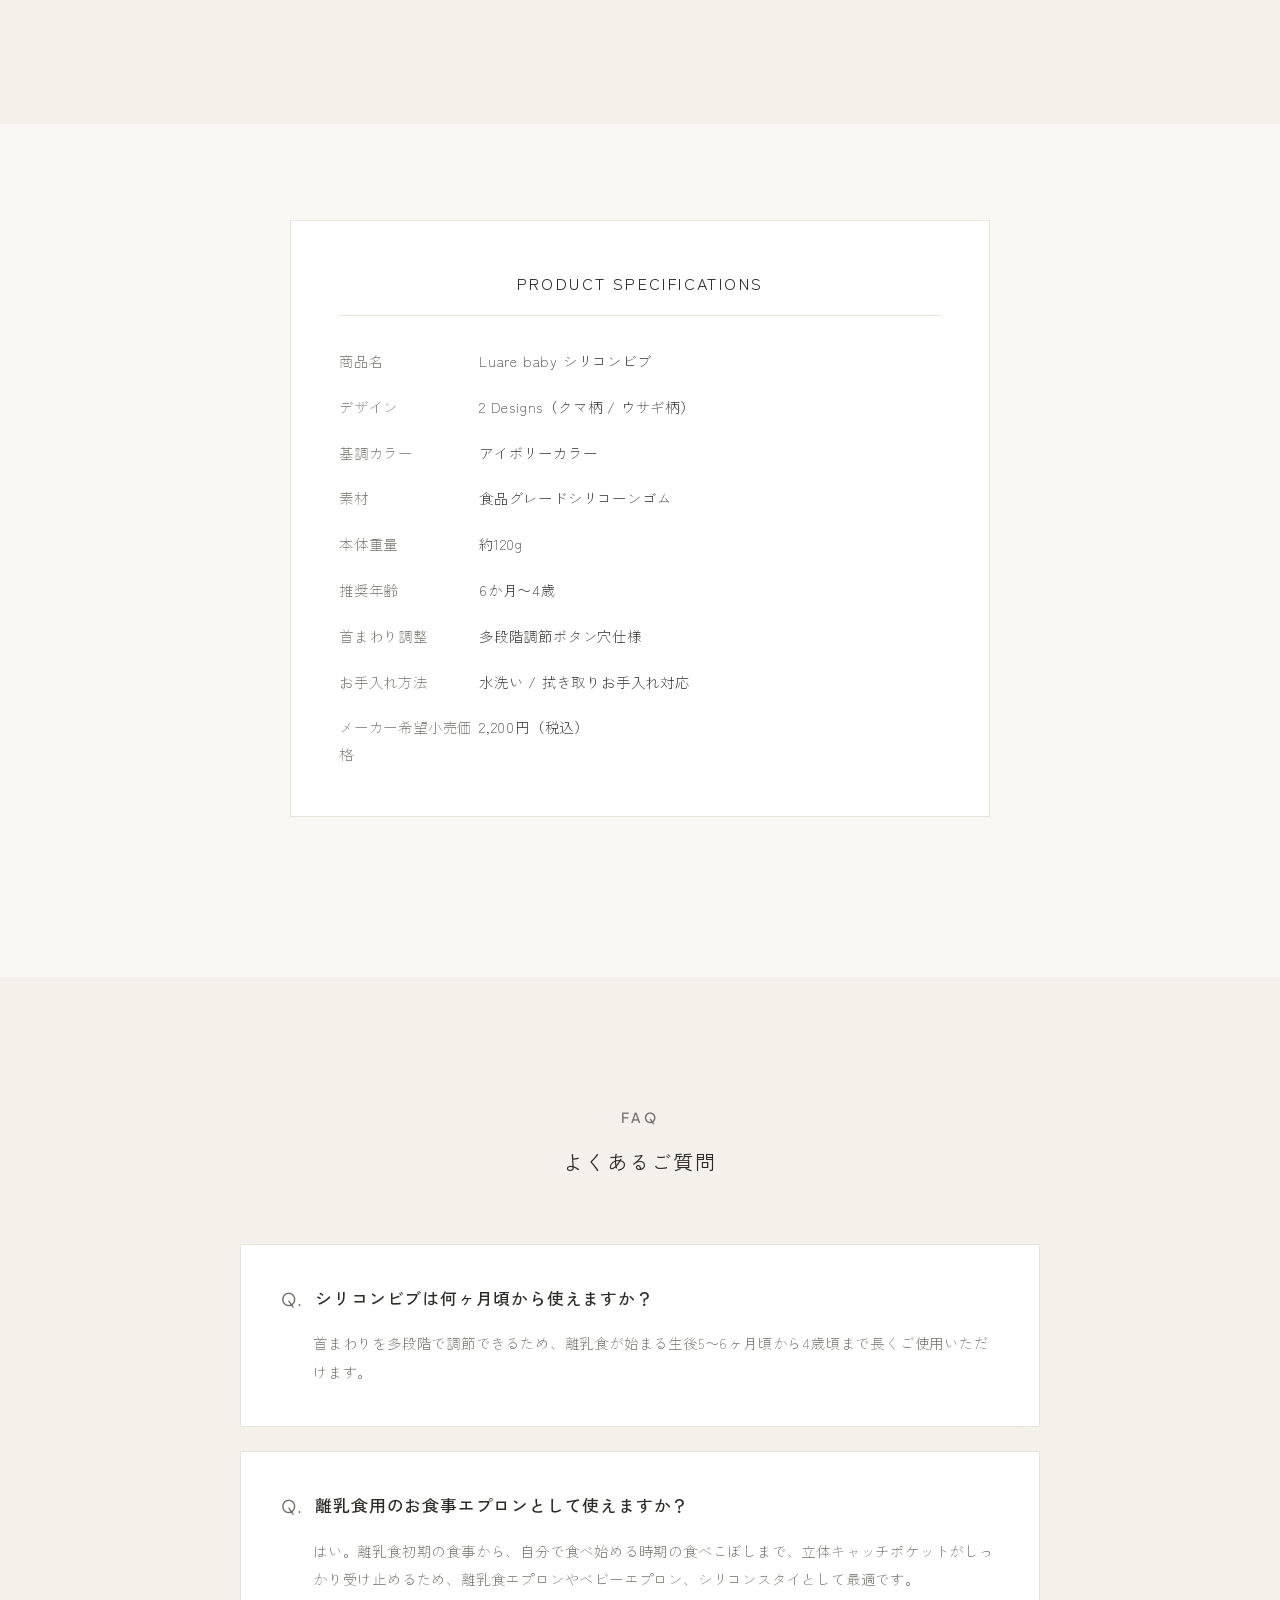
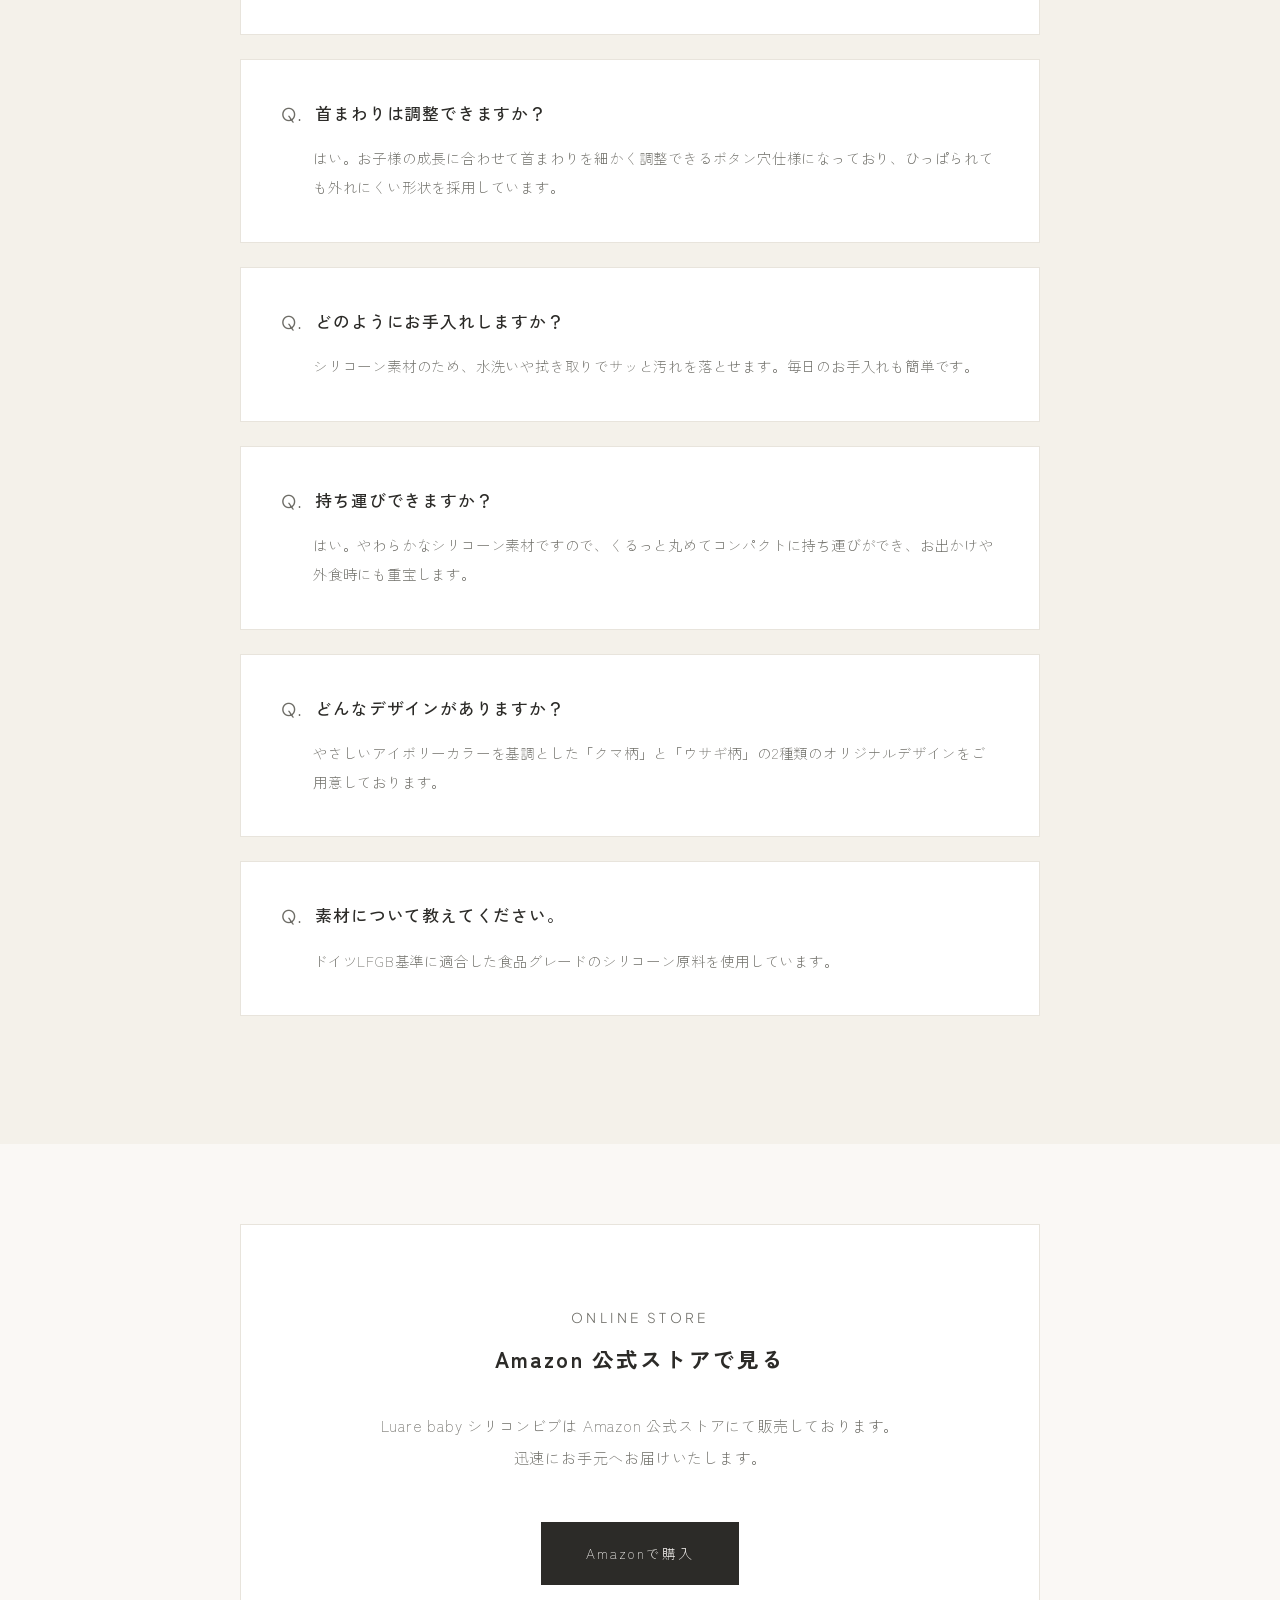
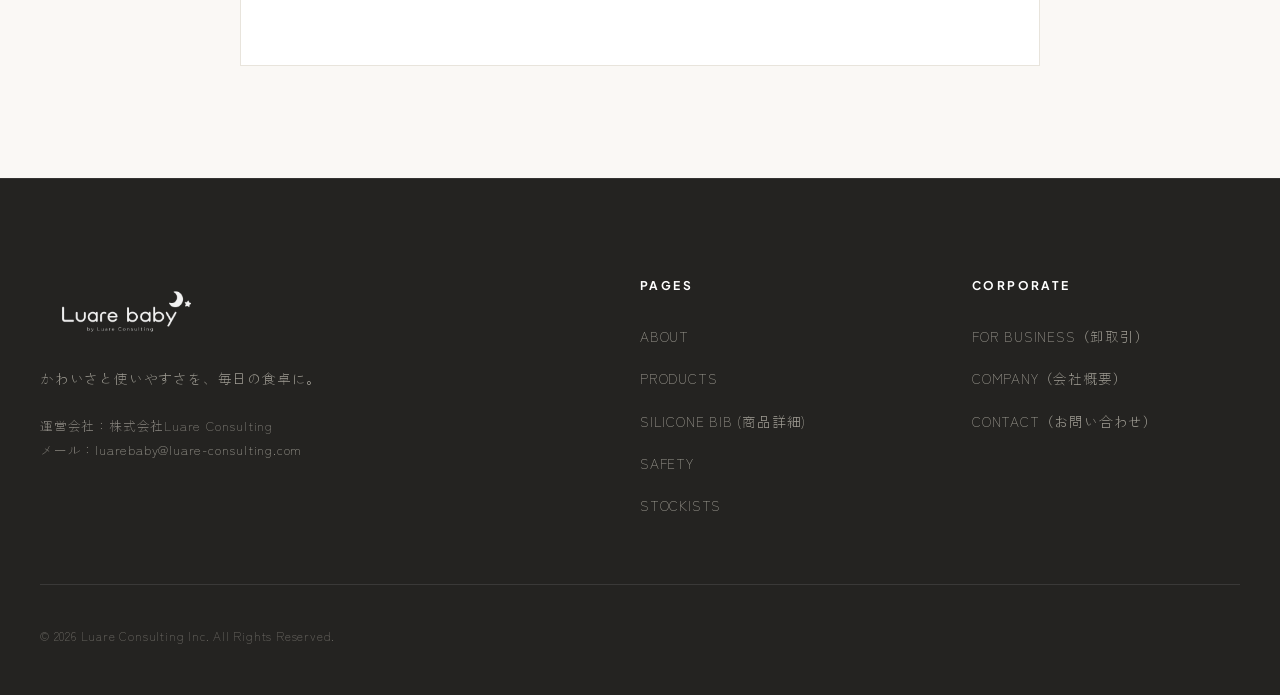
==== commit 4d4f9da0: "Update SGS TEST REPORT section with latest verified material asset from LFGB資料 directory" ====
--- a/products/silicone-bib/index.html
+++ b/products/silicone-bib/index.html
@@ -338,7 +338,7 @@
         <div class="sgs-report-container fade-in-up">
           <div class="sgs-report-stack-real">
             <!-- User Provided Masked/Blurred Material from LFGB資料 -->
-            <img src="../../LFGB資料/lfgb_sgs_public_blur_stack_transparent.png" alt="第三者検査機関SGS発行 工場提供原料試験報告書 (公開用ぼかし加工済み)" class="sgs-user-material-img" loading="lazy" onerror="this.src='../../assets/images/products/sgs-report-user-material.png'">
+            <img src="../../LFGB資料/lfgb_sgs_public_verified_stack_transparent.png" alt="第三者検査機関SGS発行 工場提供原料試験報告書 (公開用ぼかし加工済み)" class="sgs-user-material-img" loading="lazy" onerror="this.src='../../assets/images/products/sgs-report-user-material.png'">
           </div>
 
           <div class="sgs-report-info">
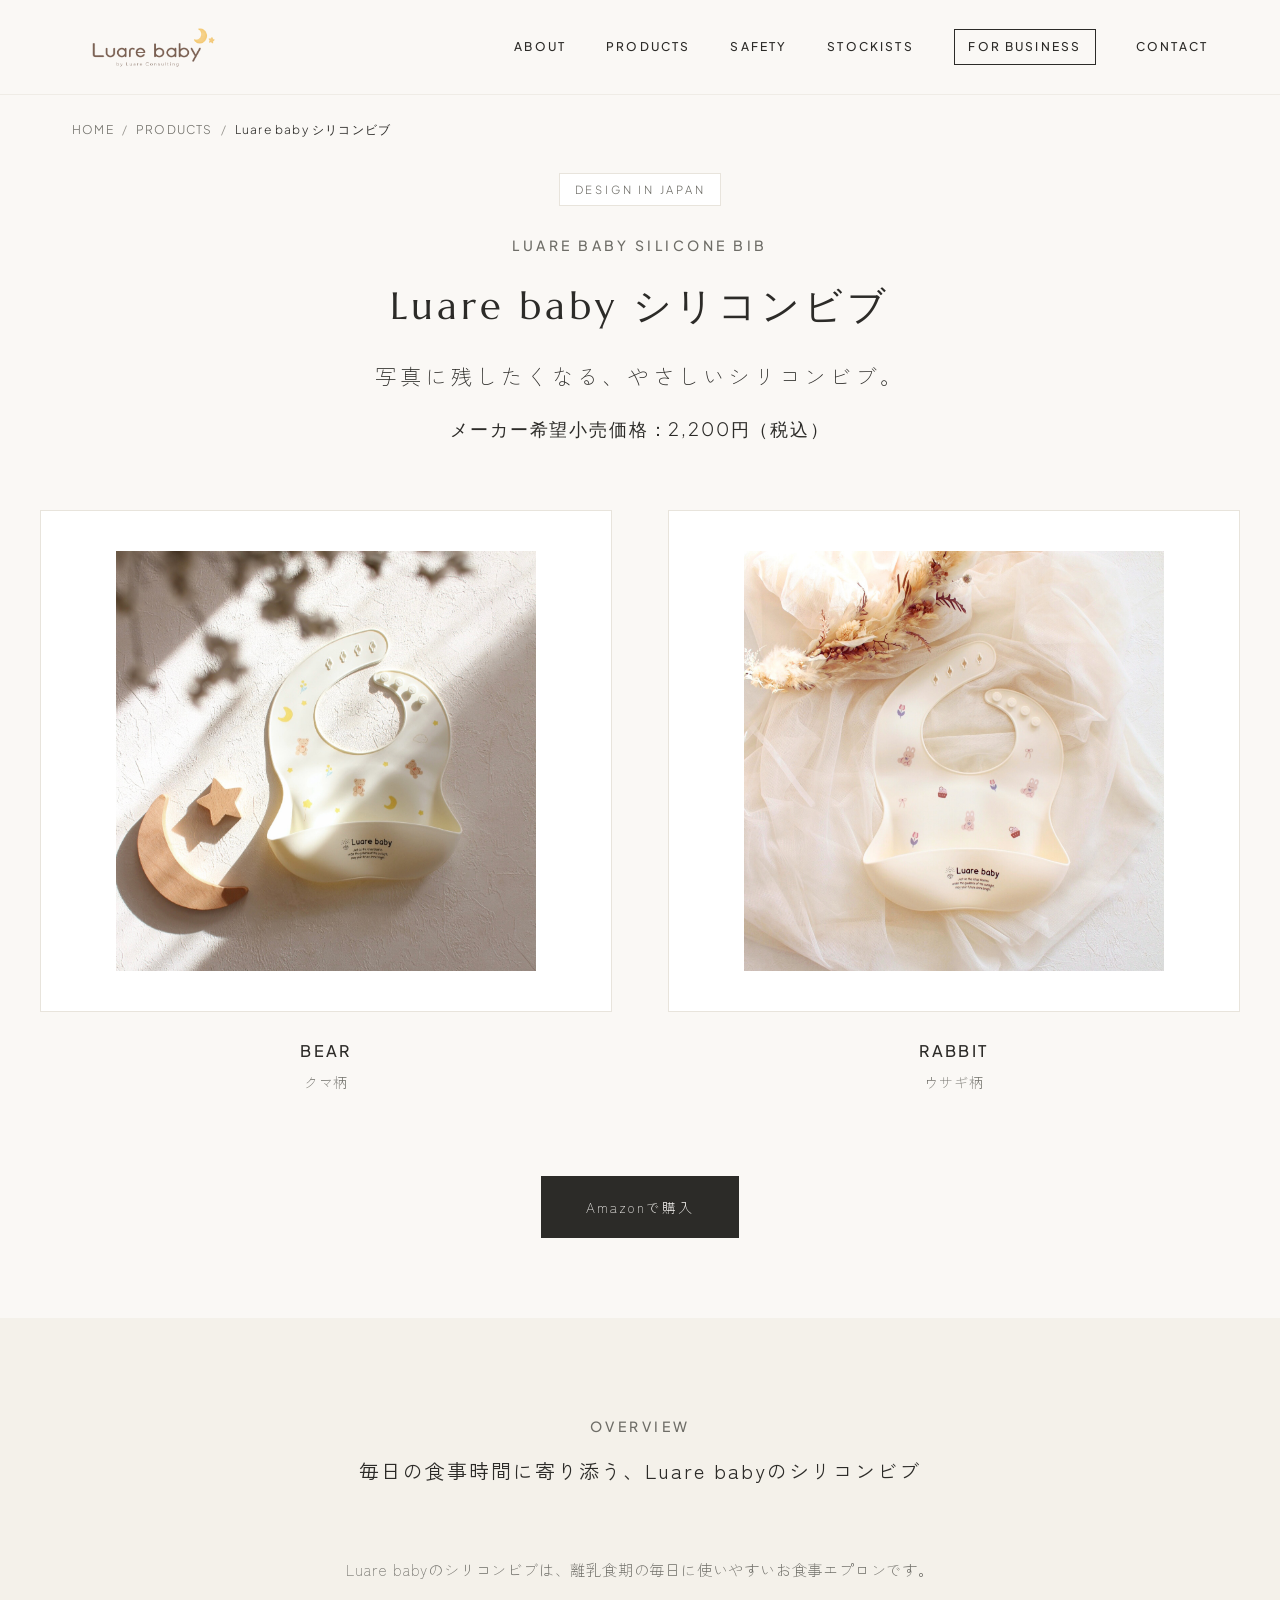
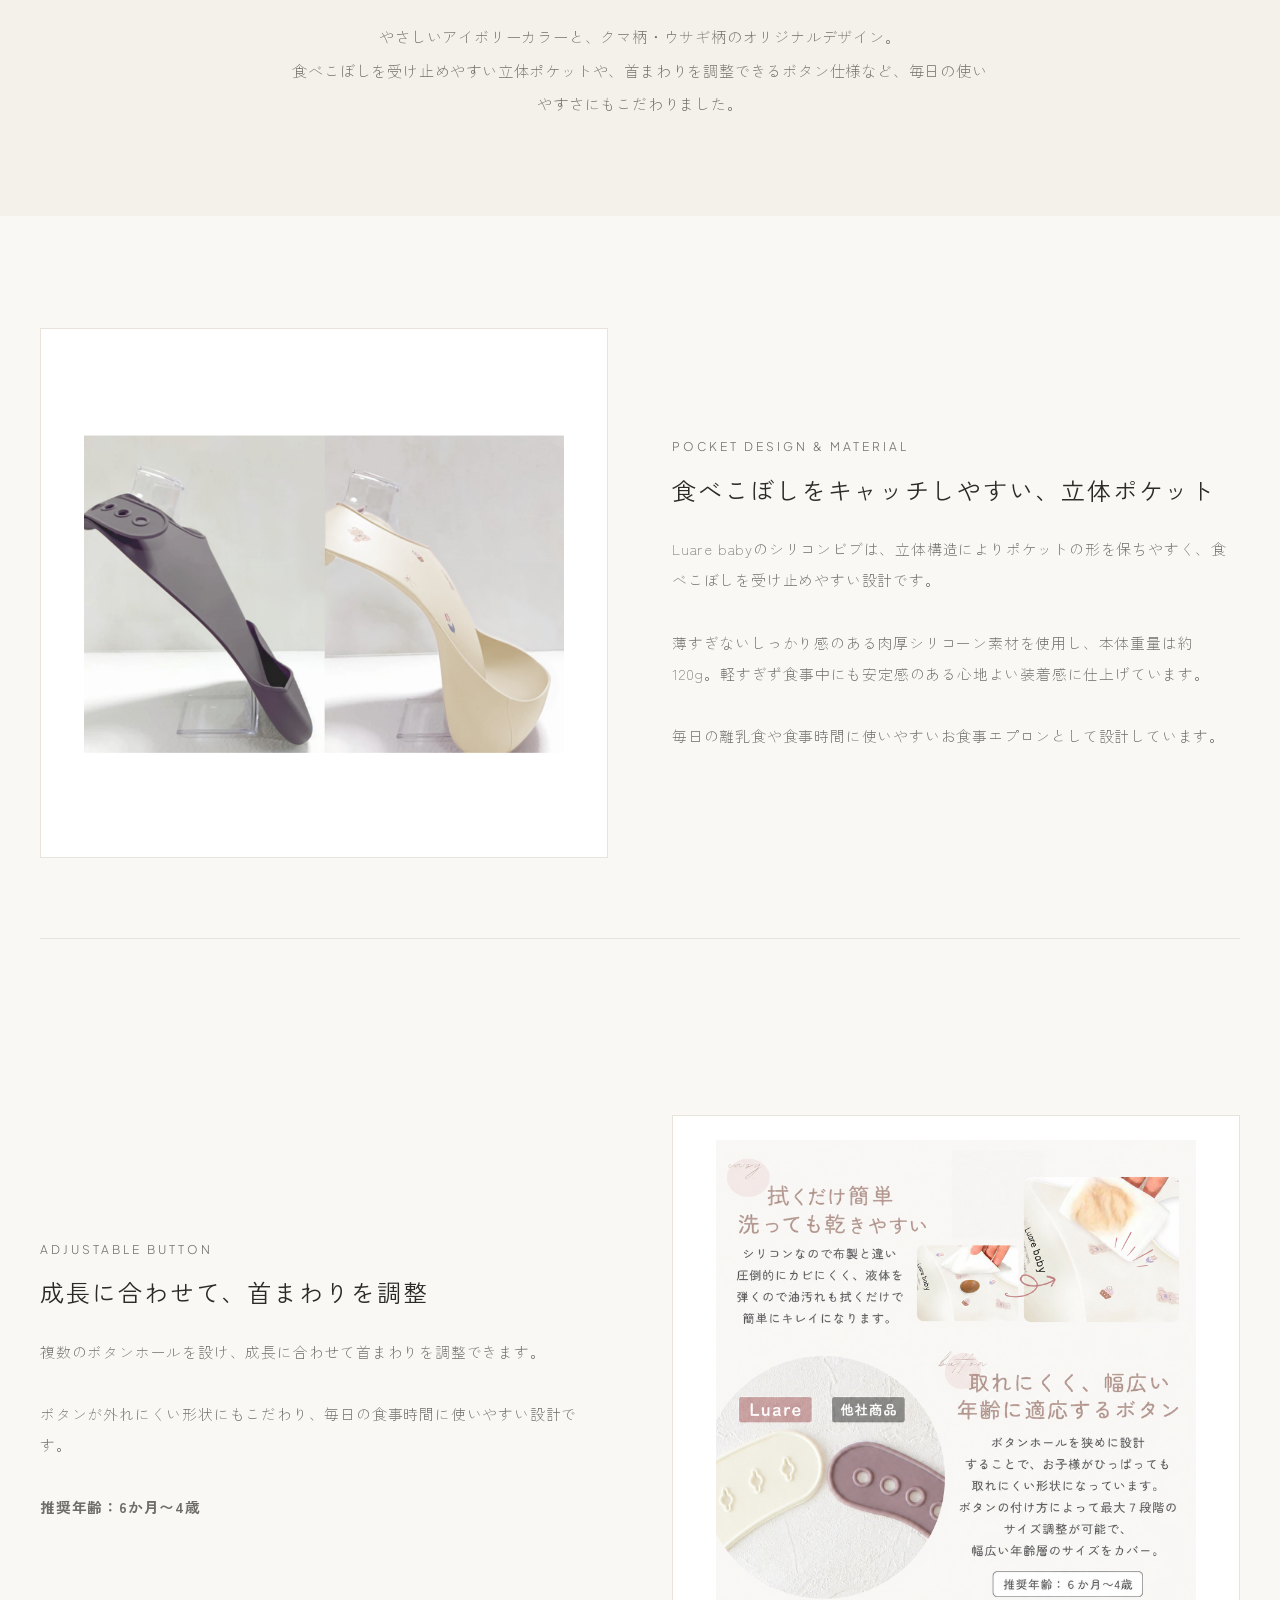
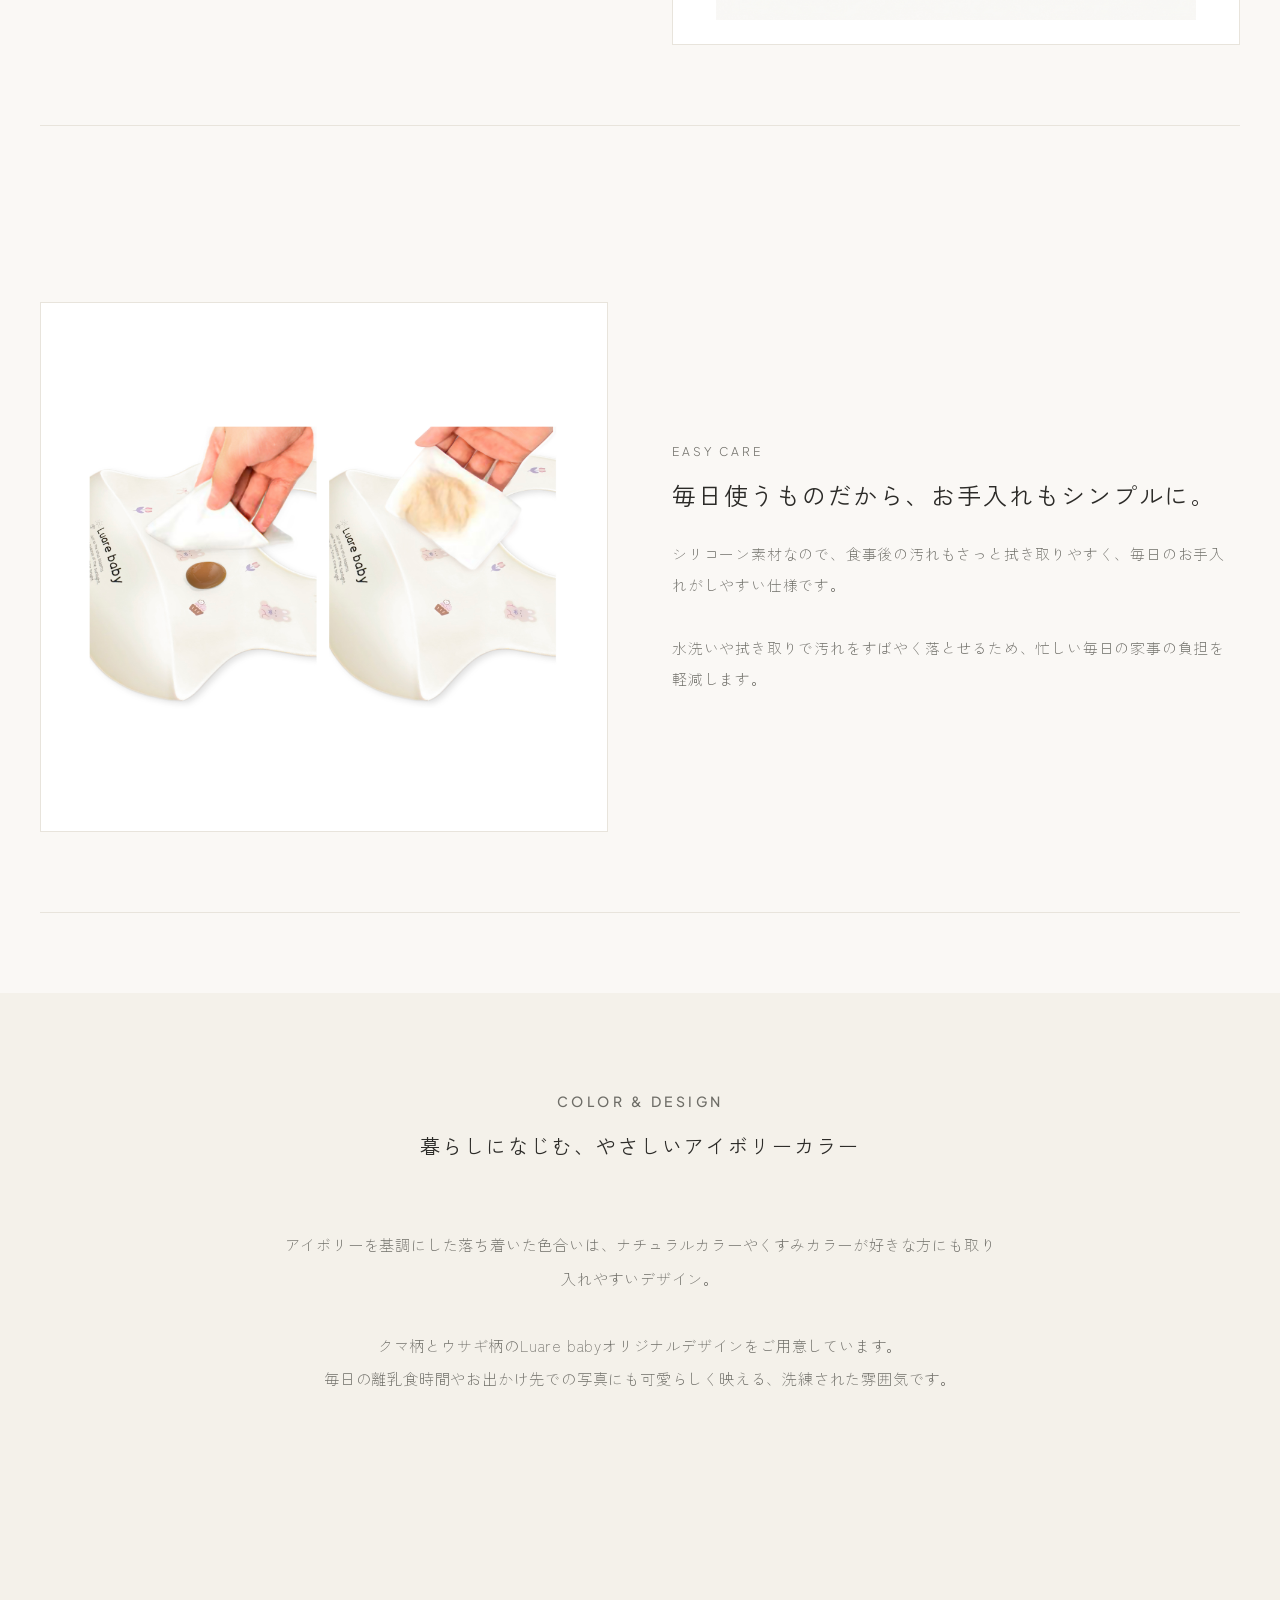
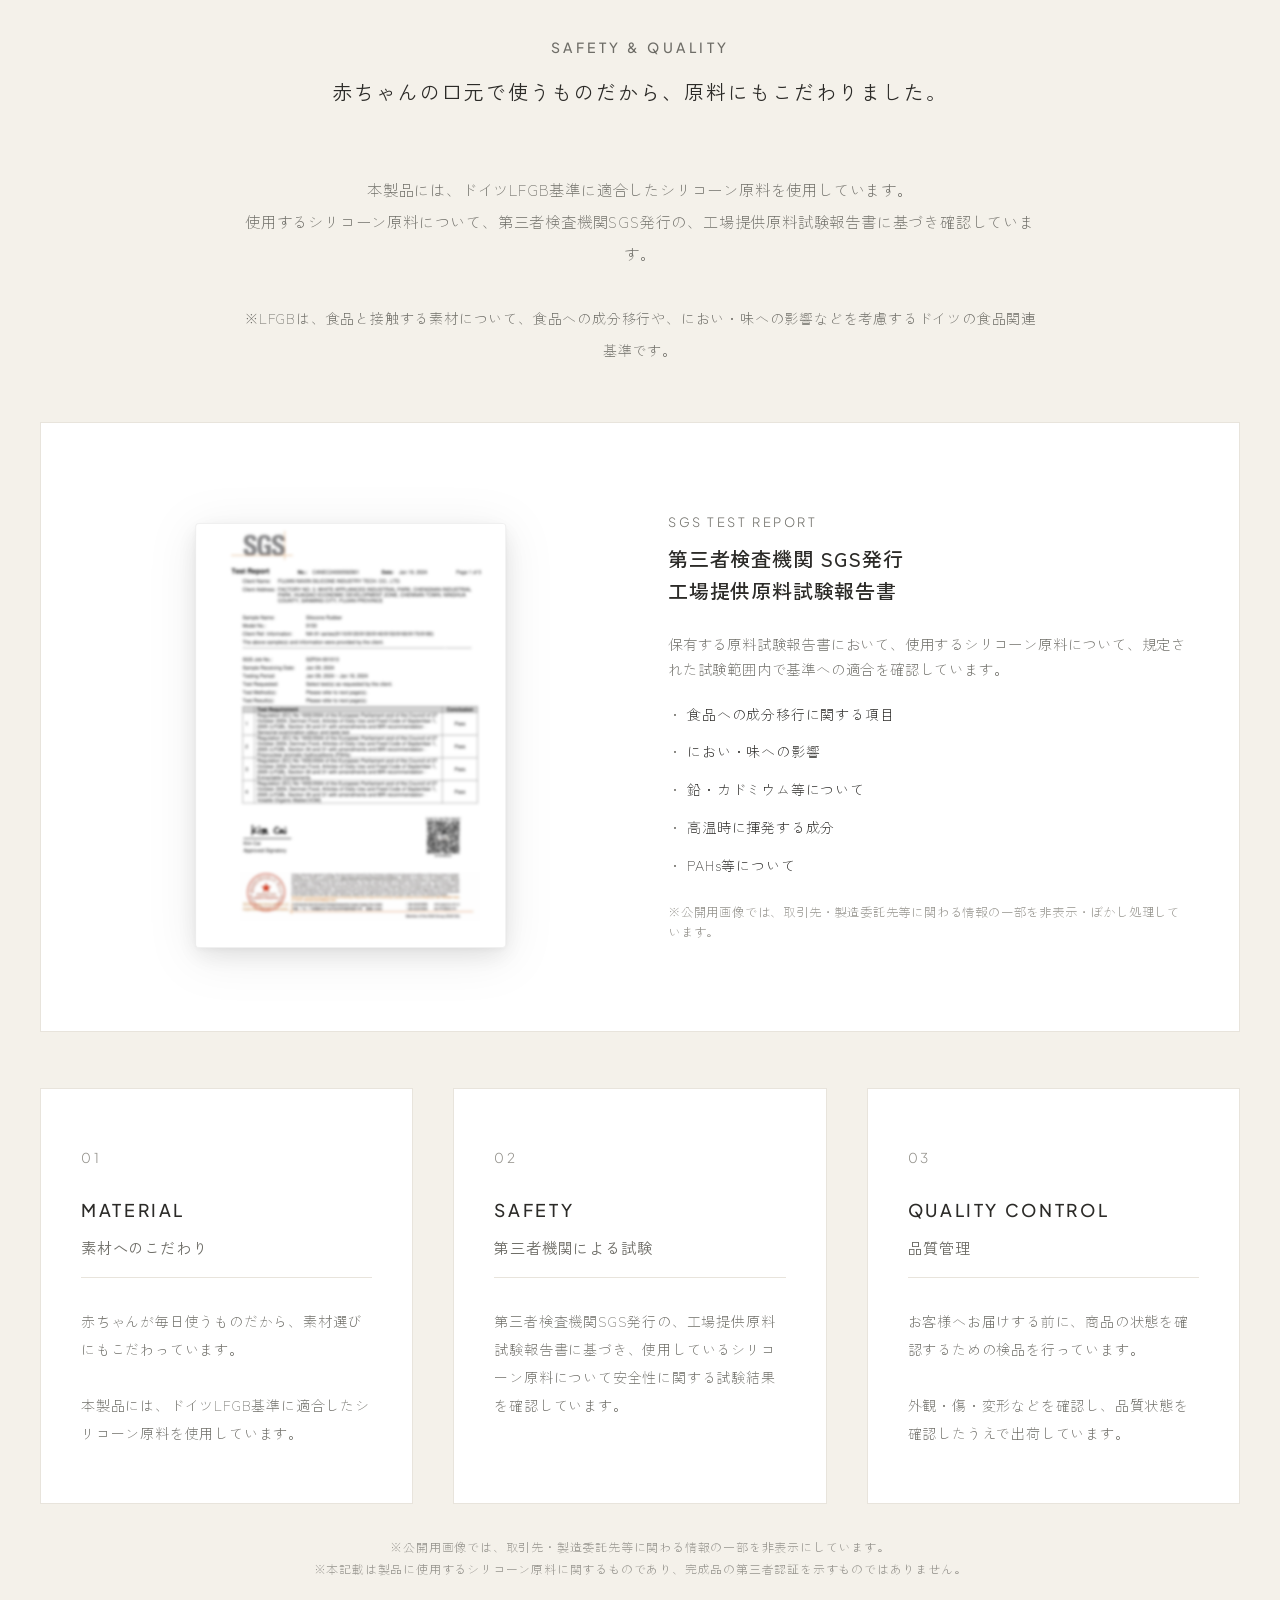
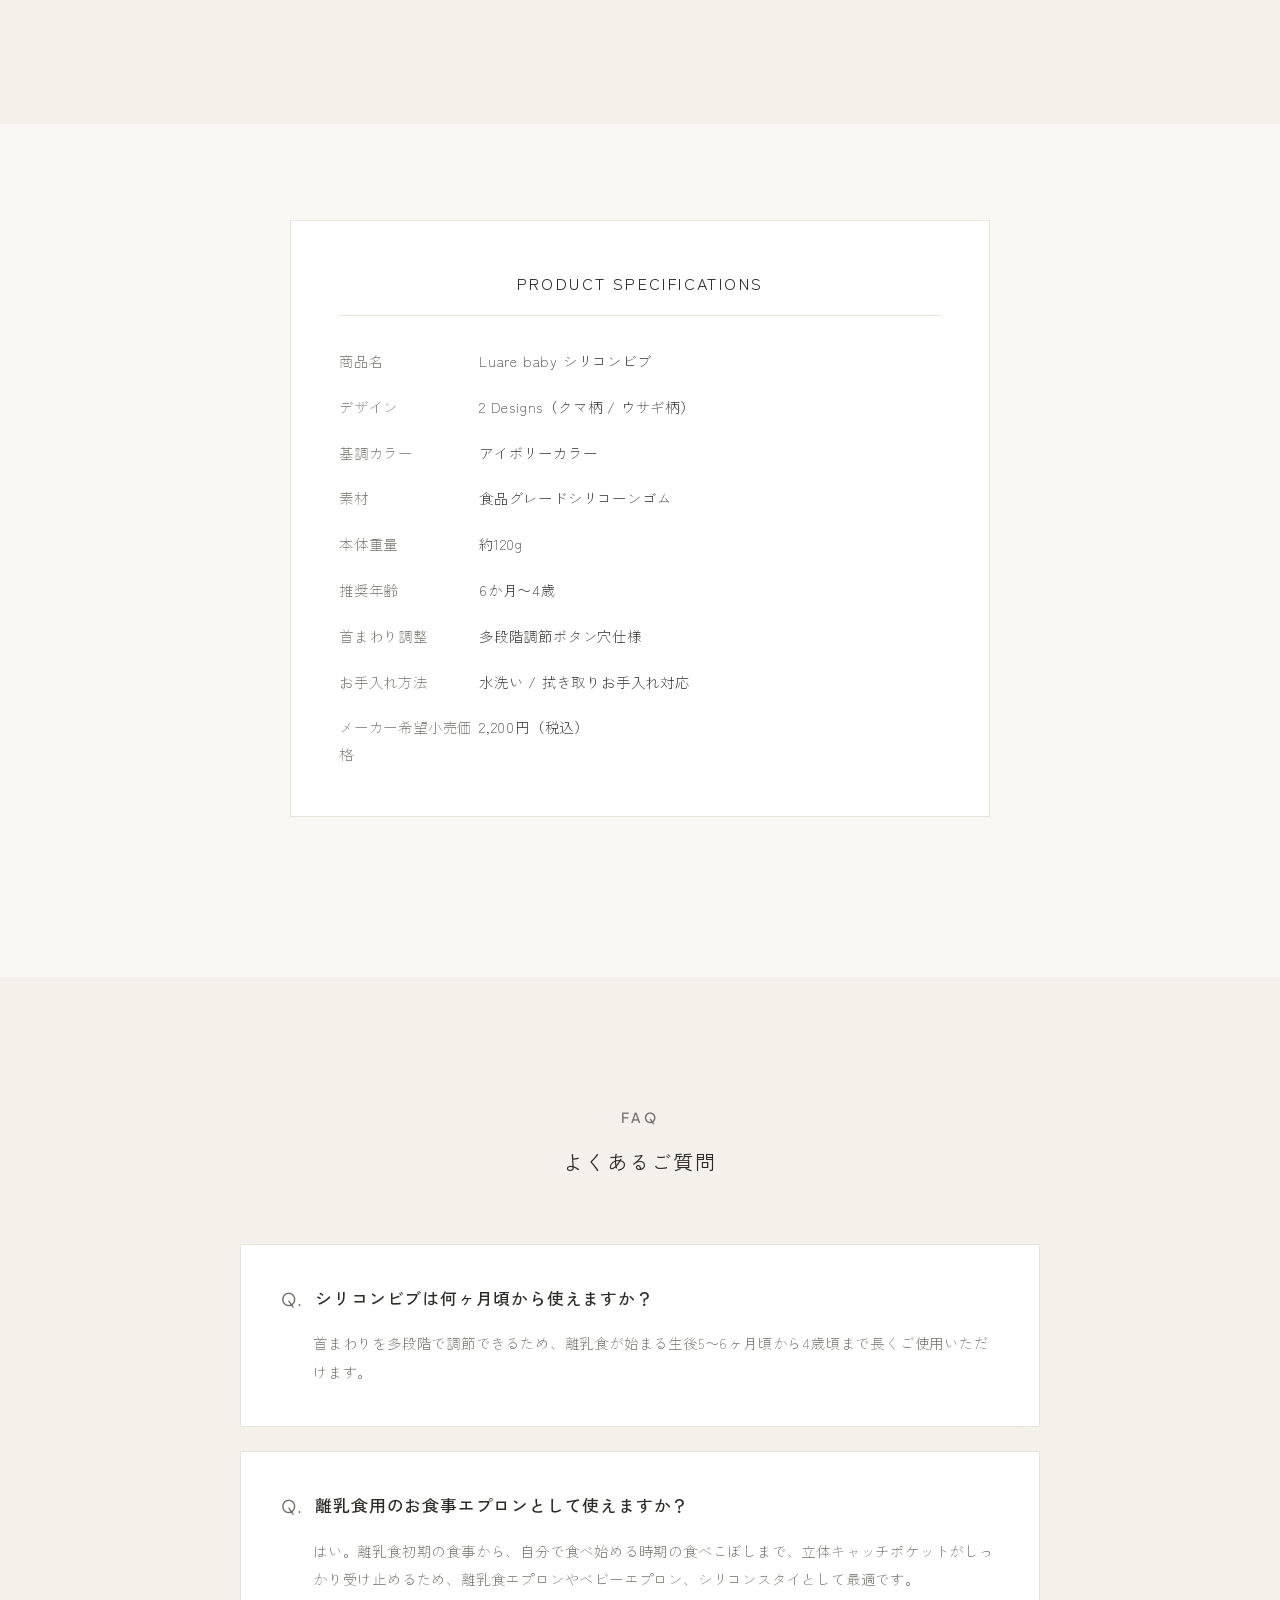
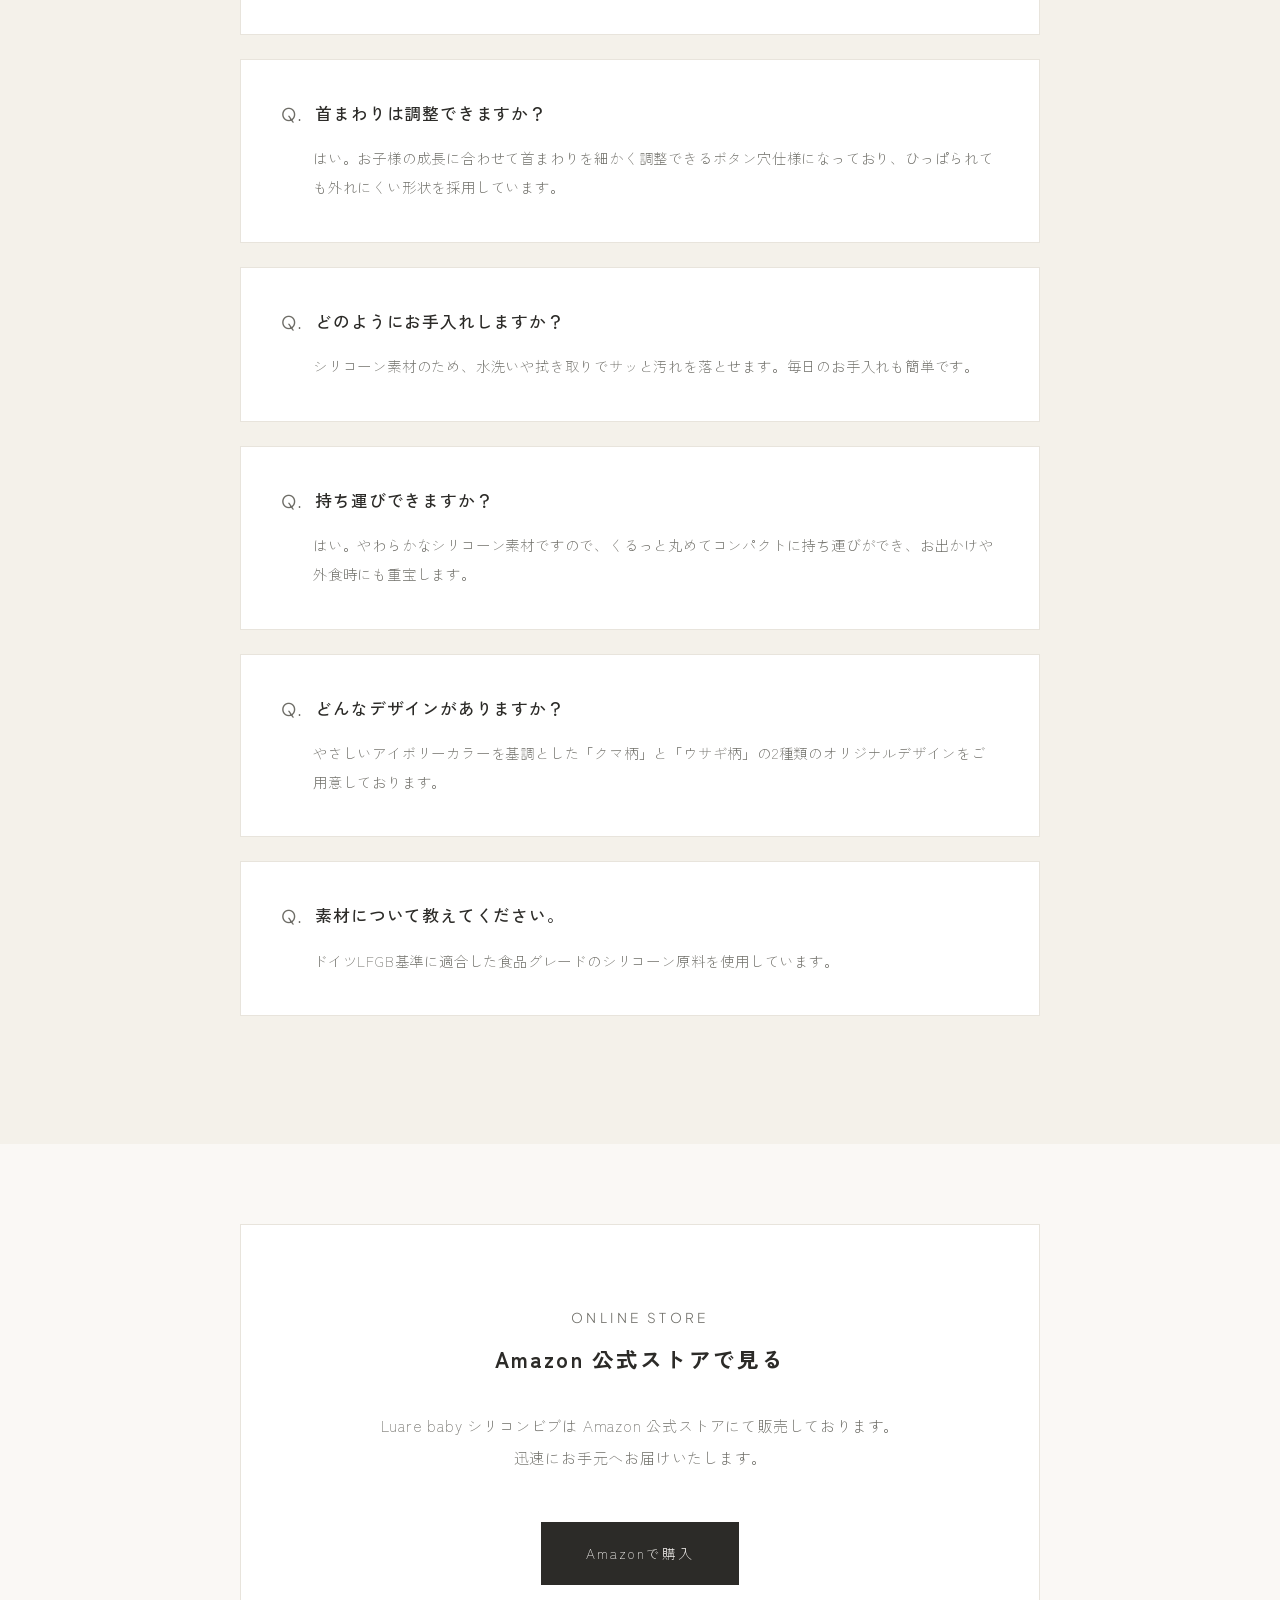
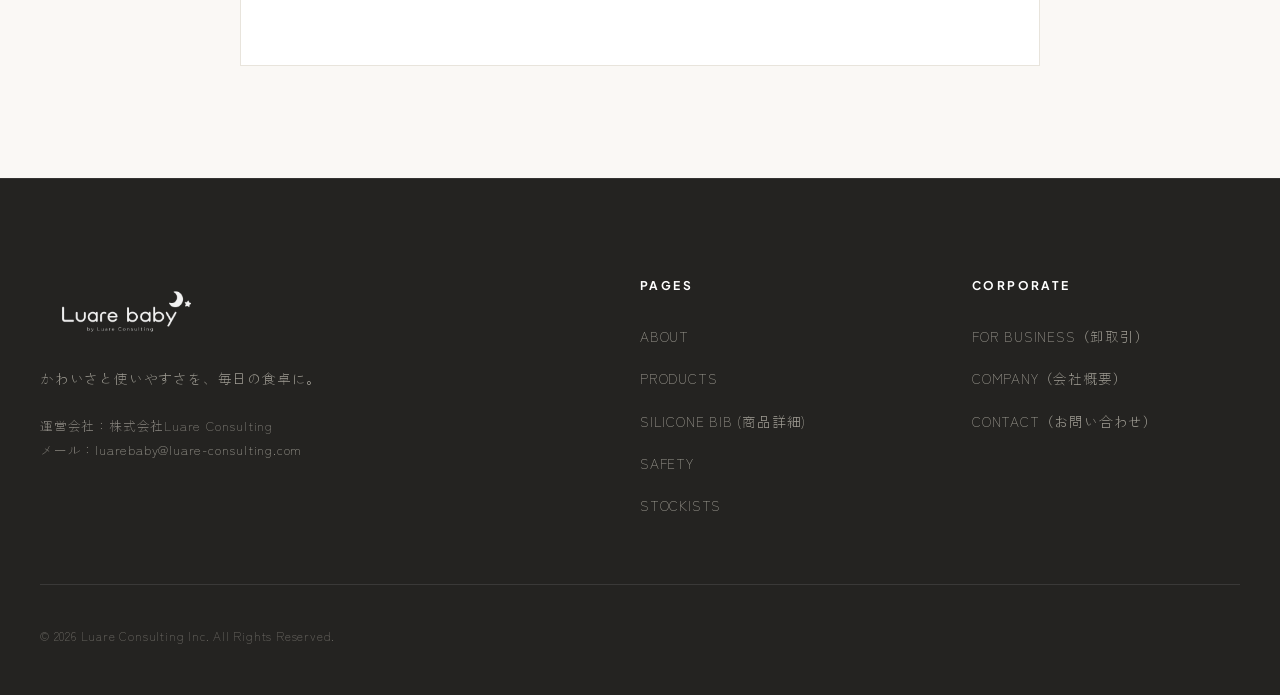
==== commit d82beefd: "Update SGS TEST REPORT section with latest full-blur transparent stack image from LFGB資料 directory" ====
--- a/products/silicone-bib/index.html
+++ b/products/silicone-bib/index.html
@@ -338,7 +338,7 @@
         <div class="sgs-report-container fade-in-up">
           <div class="sgs-report-stack-real">
             <!-- User Provided Masked/Blurred Material from LFGB資料 -->
-            <img src="../../LFGB資料/lfgb_sgs_public_verified_stack_transparent.png" alt="第三者検査機関SGS発行 工場提供原料試験報告書 (公開用ぼかし加工済み)" class="sgs-user-material-img" loading="lazy" onerror="this.src='../../assets/images/products/sgs-report-user-material.png'">
+            <img src="../../LFGB資料/lfgb_sgs_fullblur_stack_transparent.png" alt="第三者検査機関SGS発行 工場提供原料試験報告書 (公開用ぼかし加工済み)" class="sgs-user-material-img" loading="lazy" onerror="this.src='../../assets/images/products/sgs-report-user-material.png'">
           </div>
 
           <div class="sgs-report-info">
--- a/assets/css/style.css
+++ b/assets/css/style.css
@@ -1155,16 +1155,17 @@
 
 .sgs-user-material-img {
   width: 100%;
-  max-width: 480px;
+  max-width: 440px;
   height: auto;
   display: block;
-  filter: drop-shadow(0 10px 25px rgba(0, 0, 0, 0.08));
+  border-radius: 4px;
+  filter: drop-shadow(0 8px 24px rgba(0, 0, 0, 0.08));
   transition: transform 0.4s ease, filter 0.4s ease;
 }
 
 .sgs-user-material-img:hover {
   transform: translateY(-4px);
-  filter: drop-shadow(0 16px 35px rgba(0, 0, 0, 0.12));
+  filter: drop-shadow(0 14px 32px rgba(0, 0, 0, 0.12));
 }
 
 .footer-logo-img {
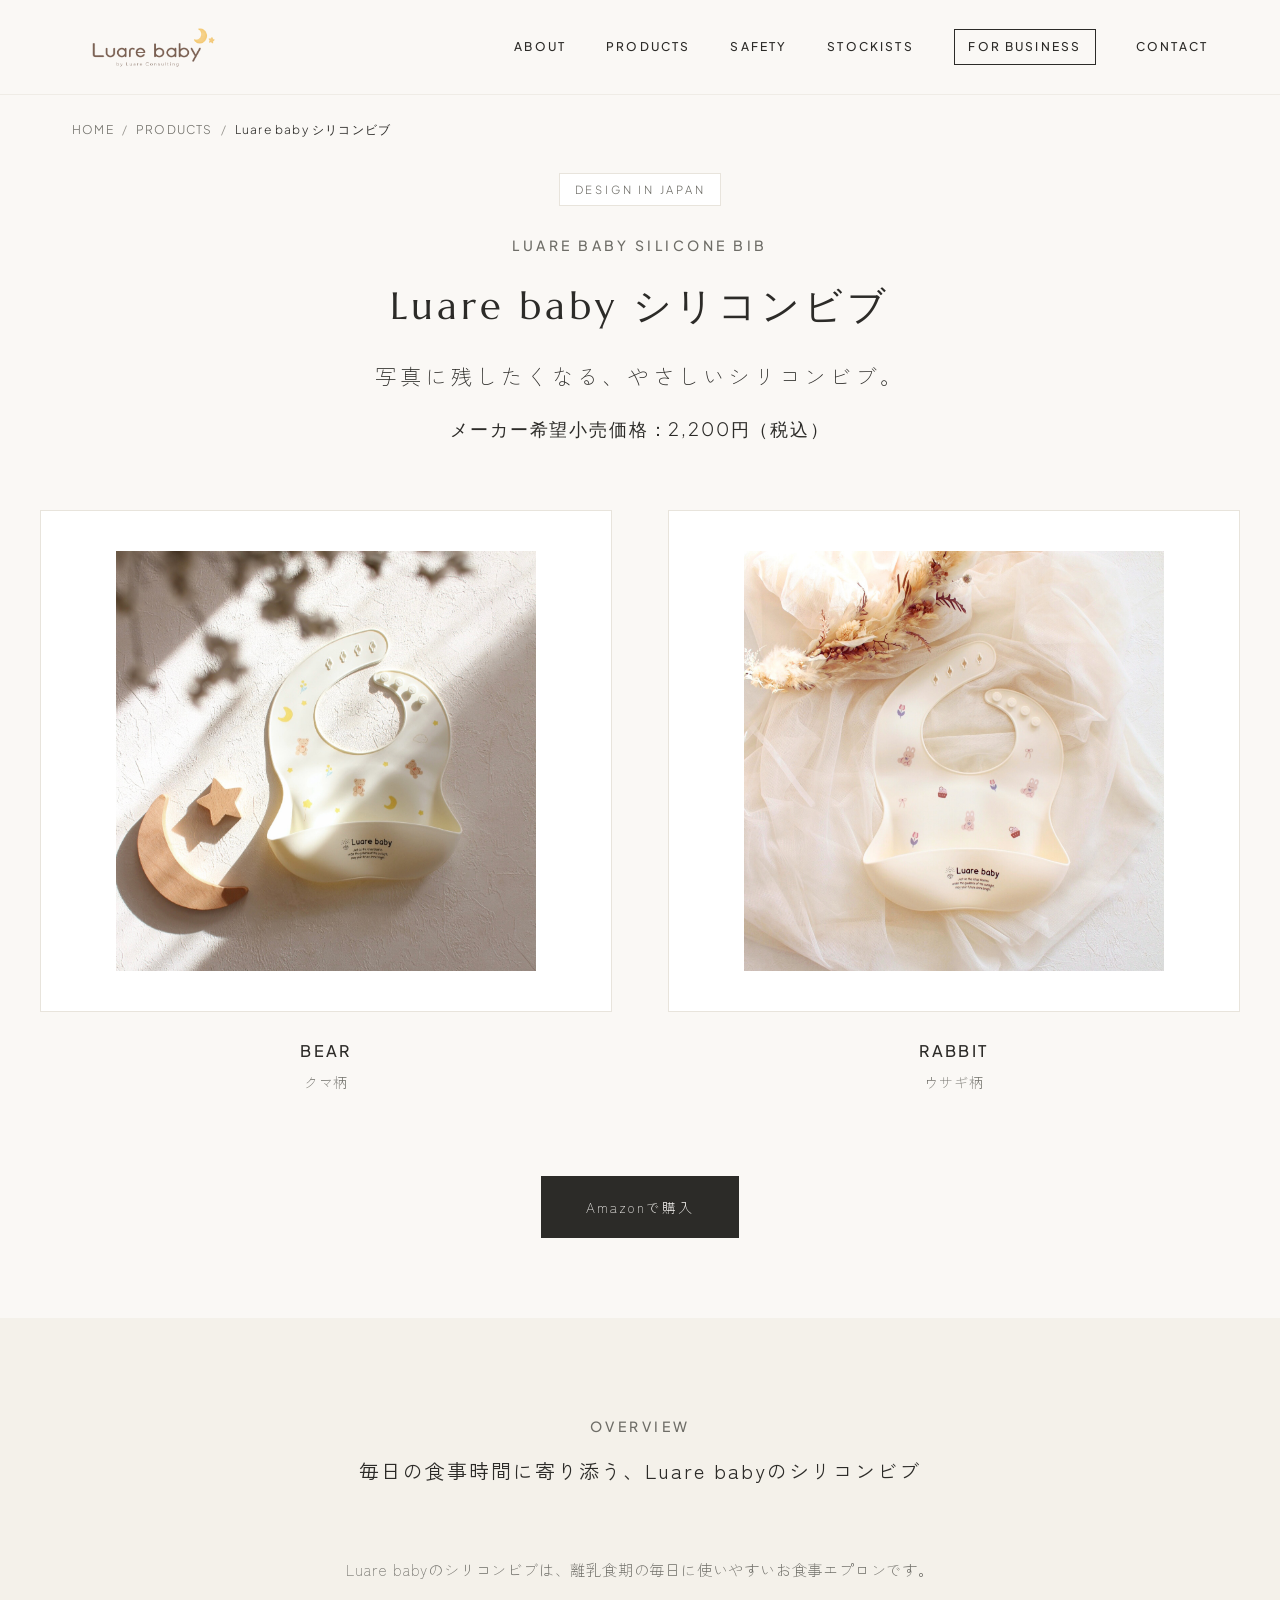
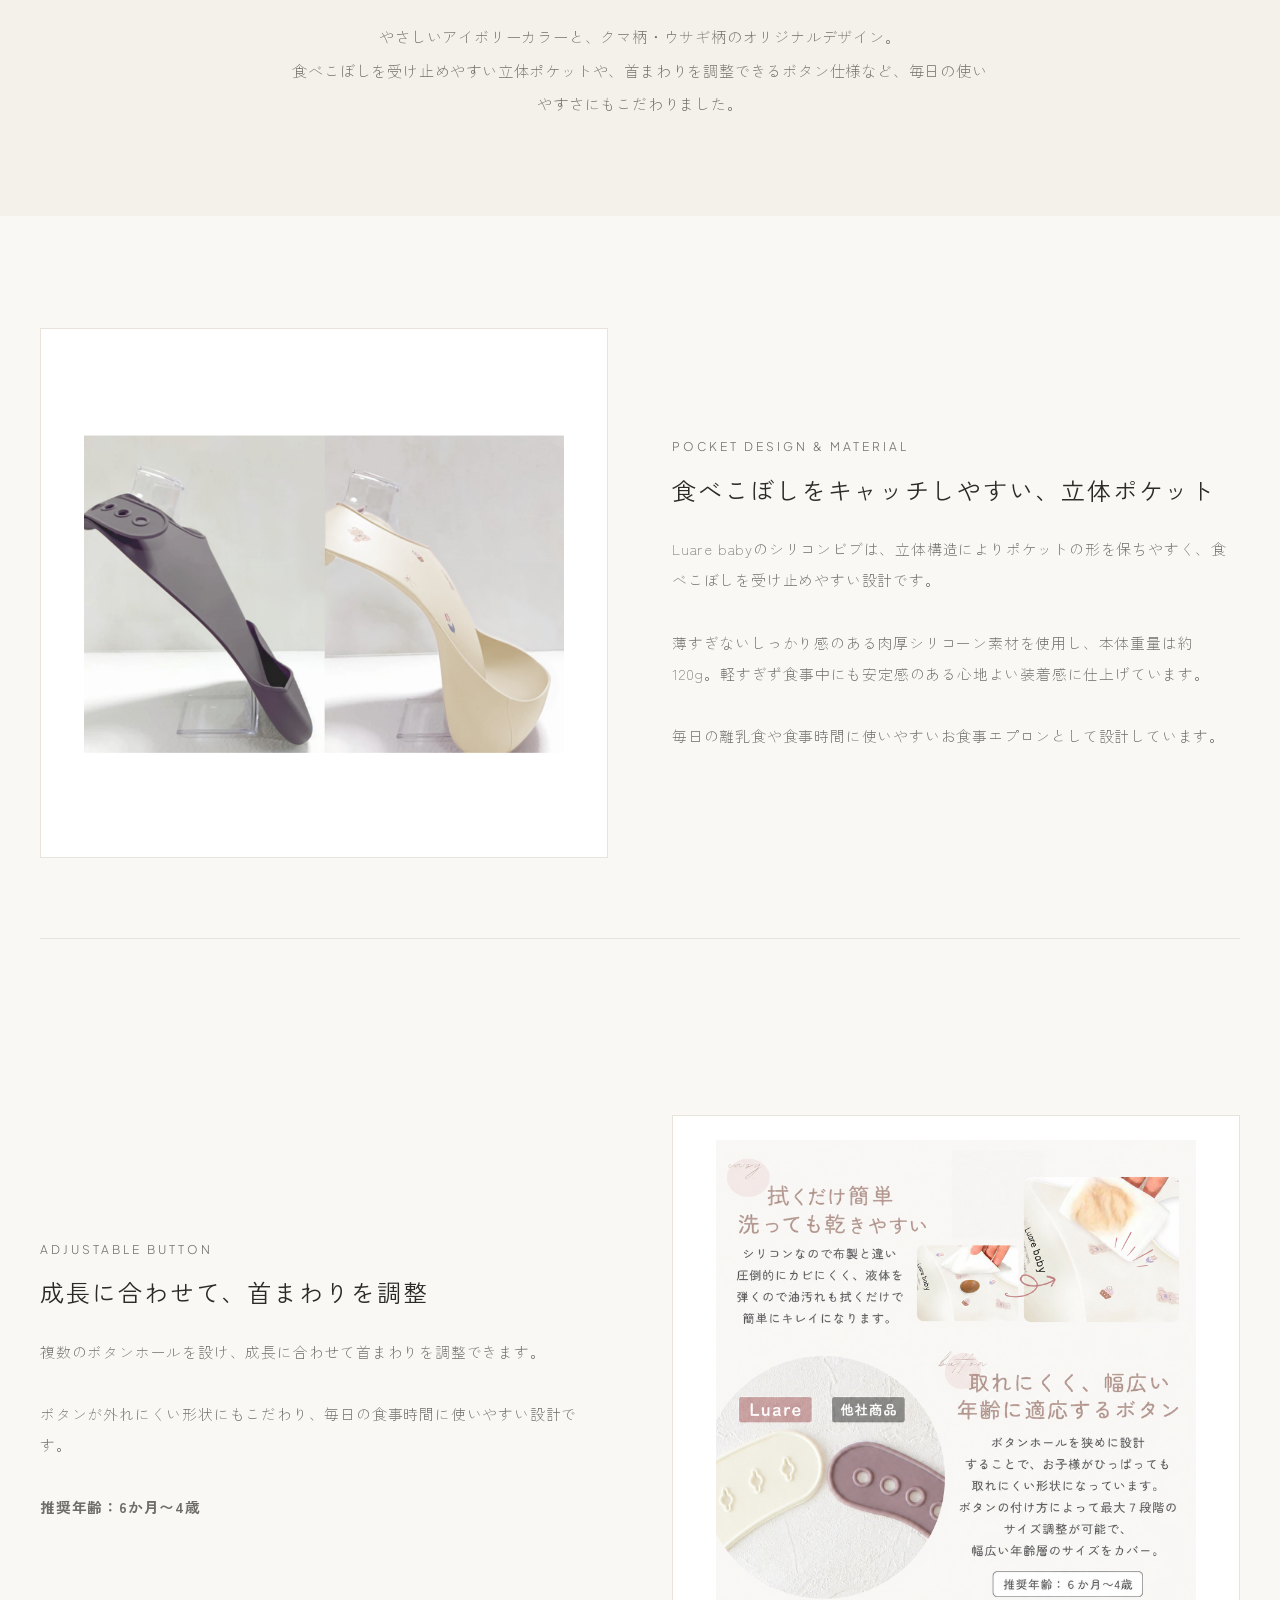
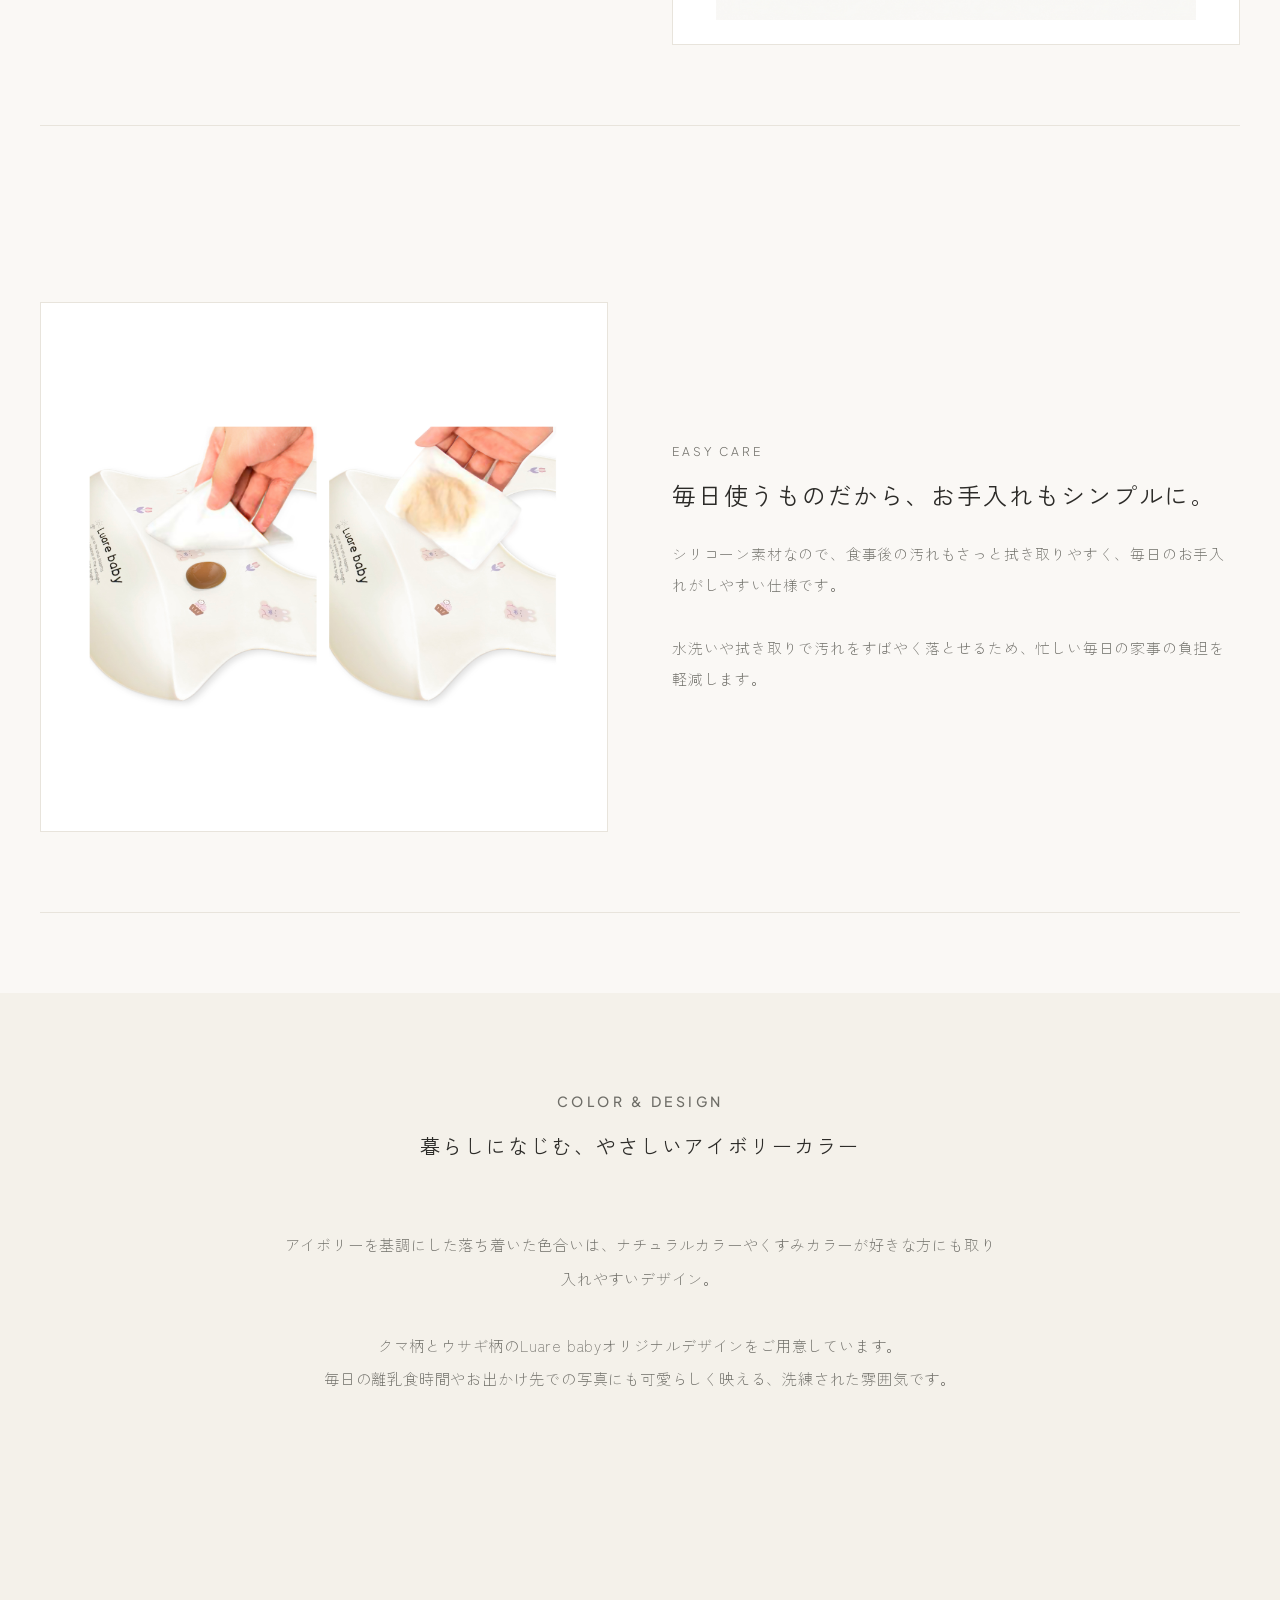
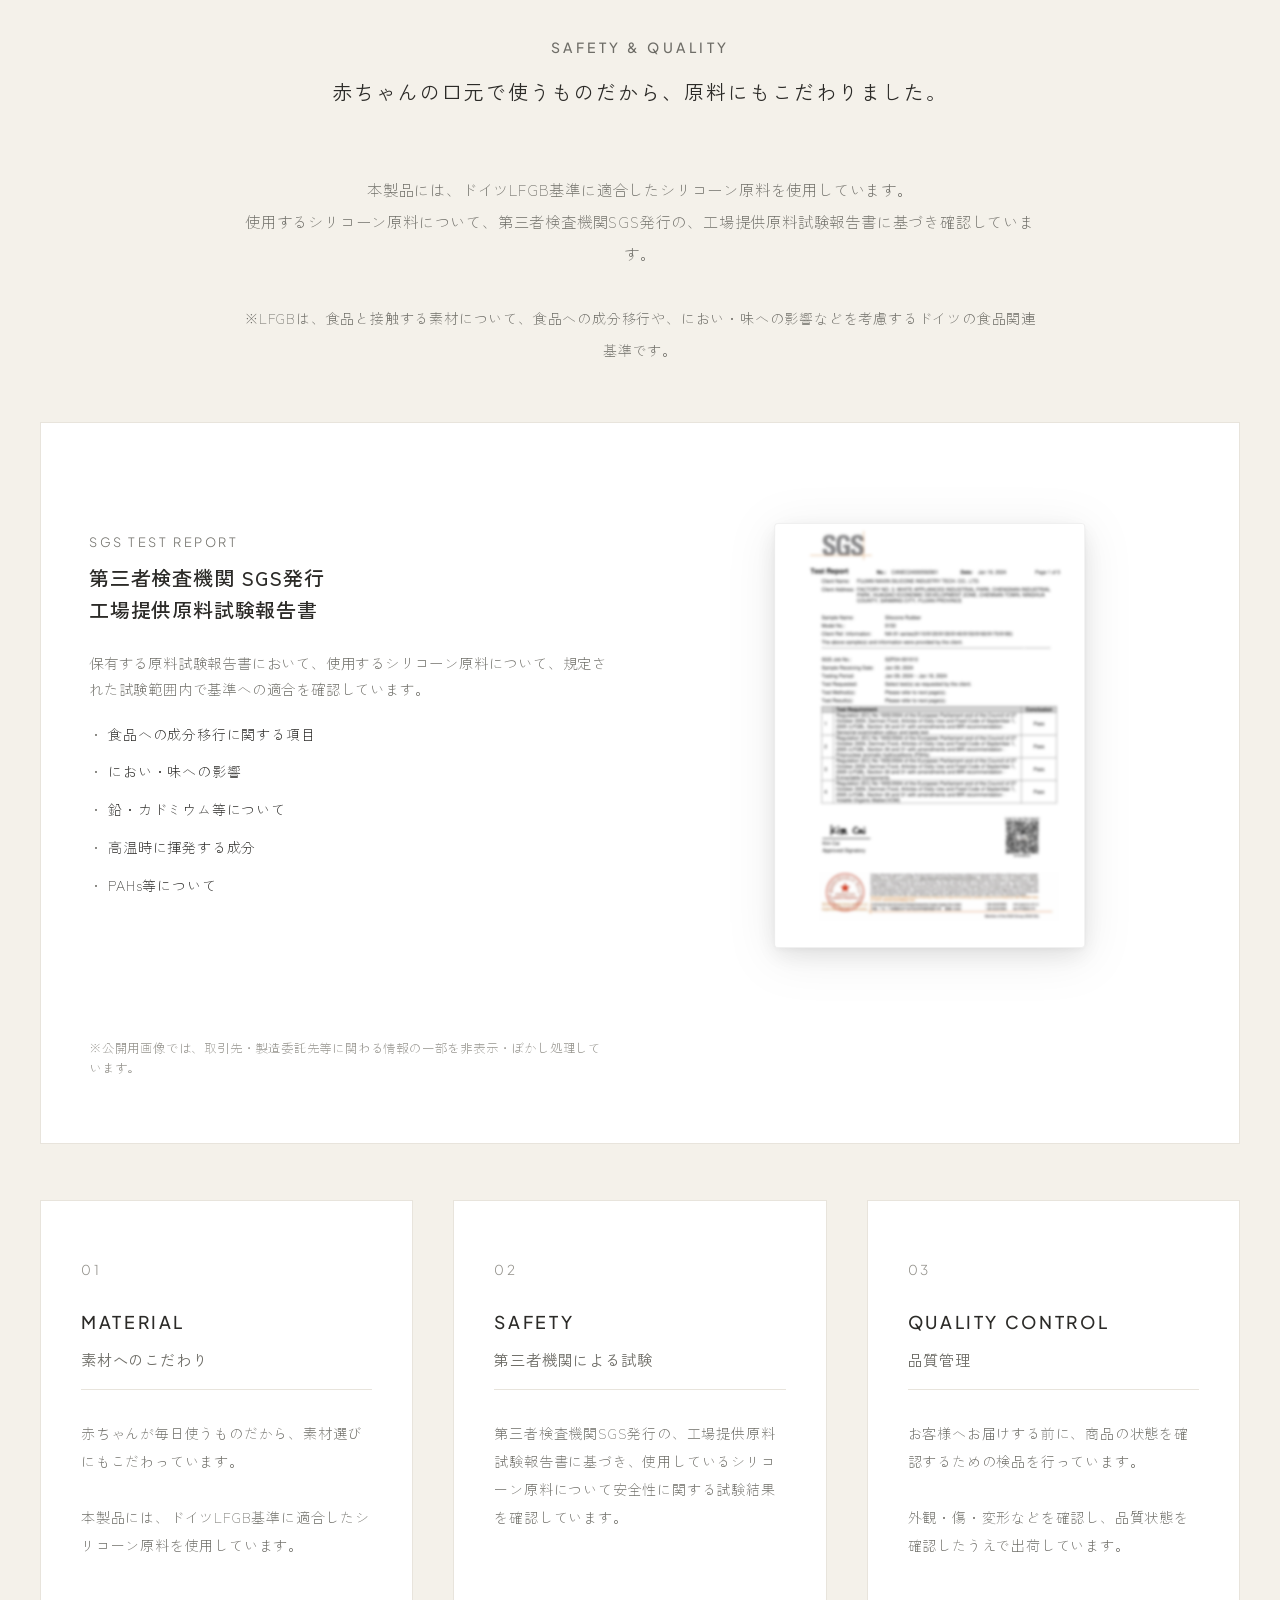
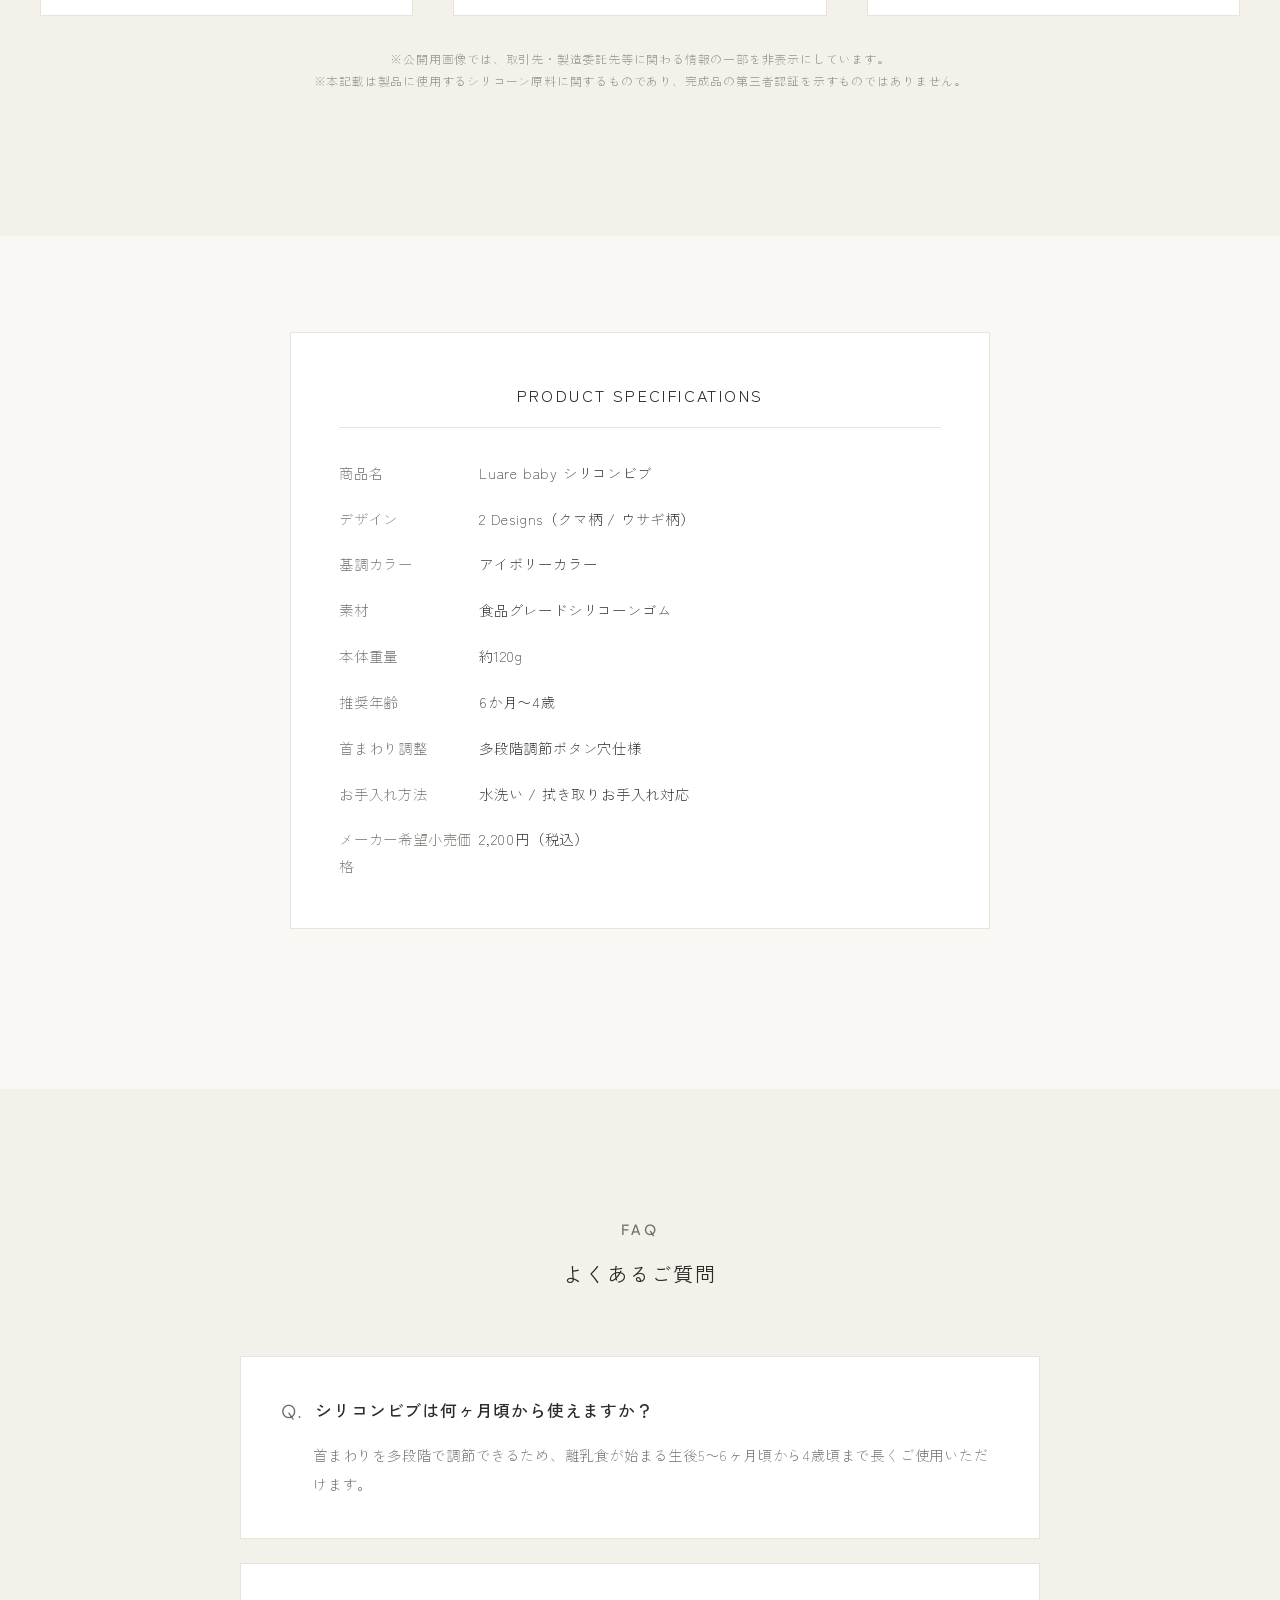
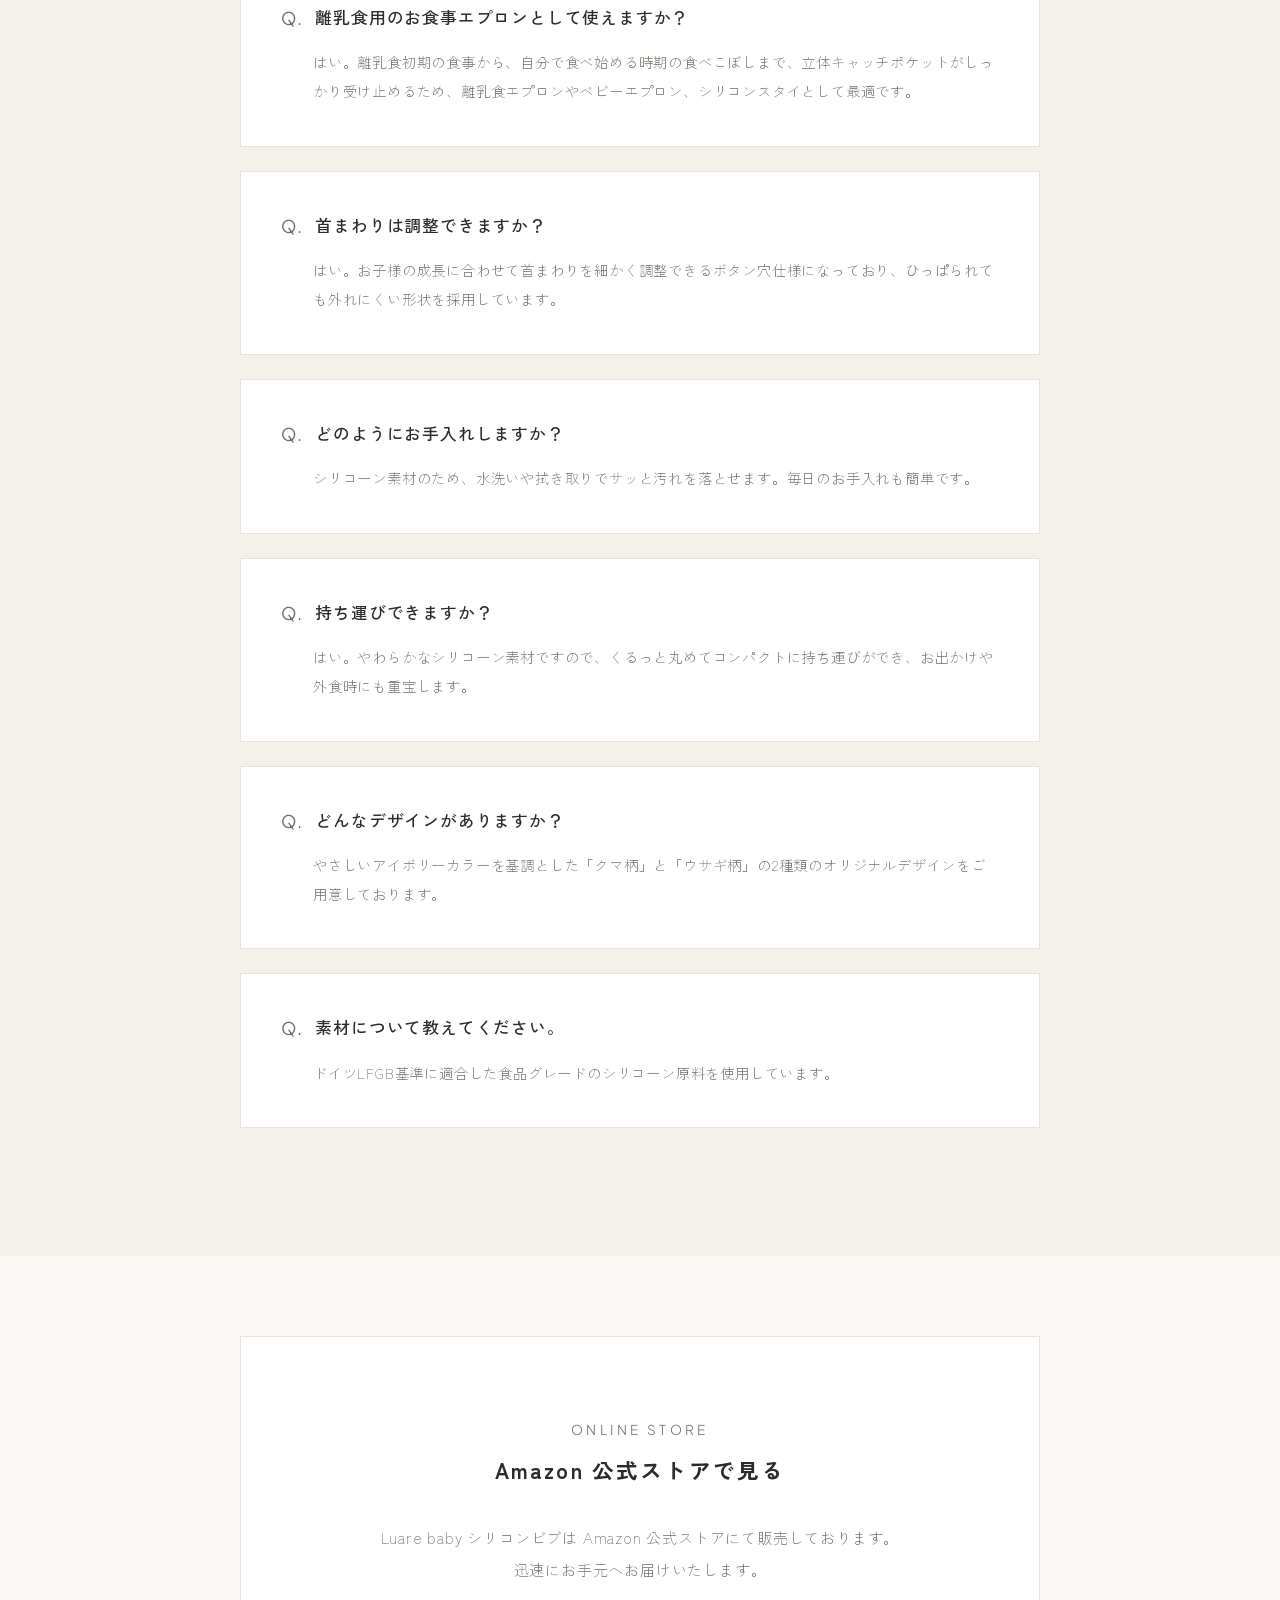
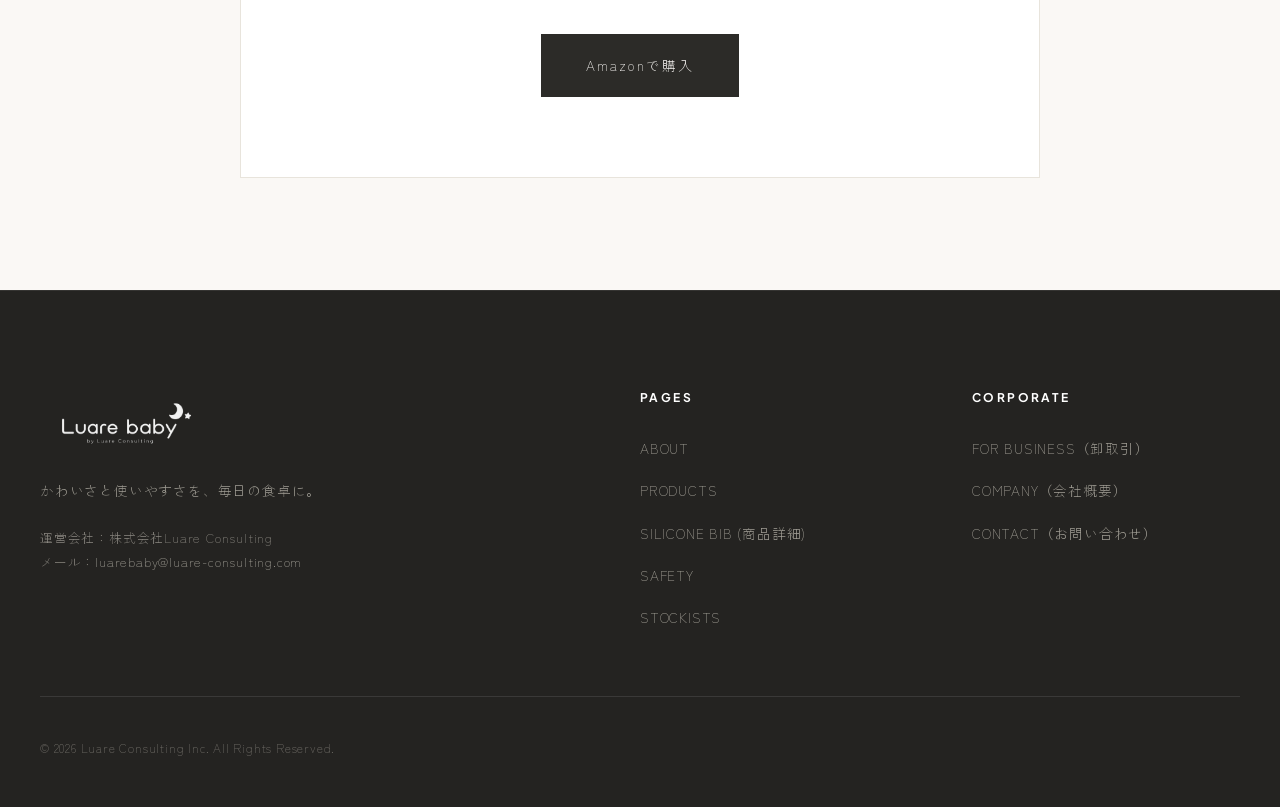
==== commit c98cafa0: "Fix mobile SGS report section content clipping and overlap: ensure 100% text match (title, headline," ====
--- a/products/silicone-bib/index.html
+++ b/products/silicone-bib/index.html
@@ -336,15 +336,10 @@
 
         <!-- SGS Report Visual Container (LFGB資料素材連携) -->
         <div class="sgs-report-container fade-in-up">
-          <div class="sgs-report-stack-real">
-            <!-- User Provided Masked/Blurred Material from LFGB資料 -->
-            <img src="../../LFGB資料/lfgb_sgs_fullblur_stack_transparent.png" alt="第三者検査機関SGS発行 工場提供原料試験報告書 (公開用ぼかし加工済み)" class="sgs-user-material-img" loading="lazy" onerror="this.src='../../assets/images/products/sgs-report-user-material.png'">
-          </div>
-
           <div class="sgs-report-info">
             <p class="sgs-issuer-title">SGS TEST REPORT</p>
             <h3 class="sgs-headline">第三者検査機関 SGS発行<br>工場提供原料試験報告書</h3>
-            <p style="font-size: 0.9rem; color: var(--text-muted); margin-bottom: 1.2rem; line-height: 1.8;">
+            <p class="sgs-desc-text" style="font-size: 0.9rem; color: var(--text-muted); margin-bottom: 1.2rem; line-height: 1.8;">
               保有する原料試験報告書において、使用するシリコーン原料について、規定された試験範囲内で基準への適合を確認しています。
             </p>
             <div class="sgs-items-list">
@@ -354,10 +349,16 @@
               <div class="sgs-item-row">高温時に揮発する成分</div>
               <div class="sgs-item-row">PAHs等について</div>
             </div>
-            <p style="font-size: 0.78rem; color: var(--text-light); margin-top: 1rem; line-height: 1.6;">
-              ※公開用画像では、取引先・製造委託先等に関わる情報の一部を非表示・ぼかし処理しています。
-            </p>
-          </div>
+          </div>
+
+          <div class="sgs-report-stack-real">
+            <!-- User Provided Masked/Blurred Material from LFGB資料 -->
+            <img src="../../LFGB資料/lfgb_sgs_fullblur_stack_transparent.png" alt="第三者検査機関SGS発行 工場提供原料試験報告書 (公開用ぼかし加工済み)" class="sgs-user-material-img" loading="lazy" onerror="this.src='../../assets/images/products/sgs-report-user-material.png'">
+          </div>
+
+          <p class="sgs-note-text" style="font-size: 0.78rem; color: var(--text-light); margin-top: 1rem; line-height: 1.6;">
+            ※公開用画像では、取引先・製造委託先等に関わる情報の一部を非表示・ぼかし処理しています。
+          </p>
         </div>
 
         <div class="safety-grid" style="margin-top: 3.5rem;">
--- a/assets/css/style.css
+++ b/assets/css/style.css
@@ -1415,17 +1415,30 @@
   gap: 2.5rem;
   max-width: 900px;
   margin: 0 auto;
+  align-items: stretch;
 }
 
 .contact-hub-card {
   background-color: var(--bg-surface);
   border: 1px solid var(--border-light);
-  padding: 4rem 3rem;
+  padding: 3.8rem 2.5rem 3.2rem;
   text-align: center;
   display: flex;
   flex-direction: column;
   align-items: center;
-  justify-content: space-between;
+  justify-content: flex-start;
+  height: 100%;
+  box-sizing: border-box;
+}
+
+.contact-card-header {
+  width: 100%;
+  display: flex;
+  flex-direction: column;
+  align-items: center;
+  flex-shrink: 0;
+  min-height: 135px;
+  margin-bottom: 2rem;
 }
 
 .contact-hub-title {
@@ -1437,8 +1450,152 @@
 .contact-hub-desc {
   font-size: 0.875rem;
   color: var(--text-muted);
+  line-height: 1.9;
+  margin-bottom: 0;
+}
+
+.contact-card-footer {
+  width: 100%;
+  display: flex;
+  flex-direction: column;
+  align-items: center;
+  justify-content: flex-start;
+}
+
+/* Customer Contact Action & Fallback Note */
+.contact-fallback-note {
+  margin-top: 1.25rem;
+  text-align: center;
+}
+
+.fallback-note-text {
+  font-size: 0.76rem;
+  color: var(--text-muted);
+  margin-bottom: 0.3rem;
+  line-height: 1.6;
+}
+
+.fallback-email-link {
+  font-size: 0.84rem;
+  color: var(--text-main);
+  text-decoration: underline;
+  text-underline-offset: 3px;
+  word-break: break-all;
+  letter-spacing: 0.02em;
+  transition: color 0.3s ease, opacity 0.3s ease;
+}
+
+.fallback-email-link:hover {
+  color: var(--color-accent);
+  opacity: 0.85;
+}
+
+/* Customer Formspree Contact Form Styles */
+.contact-form-section {
+  max-width: 720px;
+  margin: 4rem auto 0;
+  background-color: var(--bg-surface);
+  border: 1px solid var(--border-light);
+  padding: 3.5rem 3rem;
+  border-radius: 8px;
+  box-shadow: 0 10px 30px rgba(0, 0, 0, 0.03);
+}
+
+.contact-form-title {
+  font-size: 1.25rem;
+  font-weight: 400;
+  text-align: center;
+  margin-bottom: 0.5rem;
+  color: var(--text-main);
+}
+
+.contact-form-subtitle {
+  font-size: 0.85rem;
+  color: var(--text-muted);
+  text-align: center;
   margin-bottom: 2.5rem;
-  line-height: 1.9;
+}
+
+.form-group {
+  margin-bottom: 1.8rem;
+}
+
+.form-label-wrapper {
+  display: flex;
+  align-items: center;
+  justify-content: space-between;
+  margin-bottom: 0.6rem;
+}
+
+.form-label {
+  font-size: 0.875rem;
+  font-weight: 500;
+  color: var(--text-main);
+}
+
+.form-required-badge {
+  font-size: 0.72rem;
+  background-color: #e57373;
+  color: #ffffff;
+  padding: 0.15rem 0.5rem;
+  border-radius: 3px;
+  letter-spacing: 0.05em;
+}
+
+.form-input,
+.form-textarea {
+  width: 100%;
+  padding: 0.9rem 1.2rem;
+  font-size: 0.95rem;
+  font-family: inherit;
+  color: var(--text-main);
+  background-color: #faf9f7;
+  border: 1px solid var(--border-light);
+  border-radius: 6px;
+  transition: border-color 0.3s ease, background-color 0.3s ease, box-shadow 0.3s ease;
+  box-sizing: border-box;
+}
+
+.form-input:focus,
+.form-textarea:focus {
+  outline: none;
+  border-color: #cbb49c;
+  background-color: #ffffff;
+  box-shadow: 0 0 0 3px rgba(203, 180, 156, 0.18);
+}
+
+.form-textarea {
+  resize: vertical;
+  min-height: 160px;
+  line-height: 1.7;
+}
+
+.form-submit-wrapper {
+  text-align: center;
+  margin-top: 2.5rem;
+}
+
+.btn-submit {
+  display: inline-flex;
+  align-items: center;
+  justify-content: center;
+  background-color: var(--text-main);
+  color: #ffffff;
+  font-size: 0.9rem;
+  font-weight: 400;
+  letter-spacing: 0.1em;
+  padding: 1.1rem 3.5rem;
+  border: none;
+  border-radius: 40px;
+  cursor: pointer;
+  transition: background-color 0.3s ease, transform 0.3s ease, box-shadow 0.3s ease;
+  box-shadow: 0 4px 15px rgba(0, 0, 0, 0.08);
+}
+
+.btn-submit:hover {
+  background-color: #4a3e3d;
+  transform: translateY(-2px);
+  box-shadow: 0 6px 20px rgba(0, 0, 0, 0.14);
 }
 
 /* ==========================================================================
@@ -1540,4 +1697,206 @@
   .company-table th {
     width: 110px;
   }
-}
+
+  .contact-hub-grid {
+    grid-template-columns: 1fr;
+    gap: 2rem;
+  }
+
+  .contact-hub-card {
+    padding: 3rem 1.8rem 2.5rem;
+  }
+
+  .contact-card-header {
+    min-height: auto;
+    margin-bottom: 1.8rem;
+  }
+
+  /* Smartphone Product Image Optimization (max-width: 768px / 767px) */
+  .products-section {
+    padding-left: 16px;
+    padding-right: 16px;
+  }
+
+  .products-container {
+    width: 100%;
+    max-width: 100%;
+    padding-left: 0;
+    padding-right: 0;
+  }
+
+  .product-grid {
+    grid-template-columns: 1fr;
+    gap: 2.2rem;
+    margin-bottom: 3rem;
+  }
+
+  .product-card {
+    width: 100%;
+    margin: 0 auto;
+  }
+
+  .product-image-box {
+    padding: 0.4rem;
+    height: auto;
+    min-height: 0;
+    margin-bottom: 1rem;
+    box-sizing: border-box;
+  }
+
+  .product-image-box img {
+    width: 100%;
+    height: auto;
+    max-height: none;
+    object-fit: contain;
+    display: block;
+  }
+
+  /* Smartphone Explanation Sections (Detail Section Rows & SGS Report) */
+  .detail-section-row,
+  .detail-section-row.reverse {
+    display: flex;
+    flex-direction: column;
+    direction: ltr;
+    gap: 1.8rem;
+    padding: 2.5rem 0;
+    width: 100%;
+  }
+
+  .detail-section-row.reverse > * {
+    direction: ltr;
+  }
+
+  .detail-section-content {
+    width: 100%;
+    text-align: left;
+  }
+
+  .detail-section-title {
+    font-size: 1.3rem;
+    font-weight: 500;
+    line-height: 1.5;
+    margin-bottom: 1rem;
+    color: var(--text-main);
+    word-break: break-word;
+  }
+
+  .detail-section-text {
+    font-size: 0.9rem;
+    line-height: 1.85;
+    color: var(--text-main);
+    word-break: break-word;
+  }
+
+  .detail-section-img-box {
+    width: 100%;
+    padding: 0.4rem;
+    box-sizing: border-box;
+  }
+
+  .detail-section-img-box img {
+    width: 100%;
+    height: auto;
+    max-height: none;
+    object-fit: contain;
+    display: block;
+  }
+
+  /* SGS Report Section Mobile 1-Column Layout */
+  .sgs-report-container {
+    display: flex !important;
+    flex-direction: column !important;
+    gap: 1.5rem !important;
+    padding: 2rem 1.25rem !important;
+    margin-top: 2rem !important;
+    width: 100% !important;
+    box-sizing: border-box !important;
+  }
+
+  .sgs-report-info {
+    width: 100% !important;
+    text-align: left !important;
+  }
+
+  .sgs-issuer-title {
+    font-size: 0.8rem !important;
+    letter-spacing: 0.15em !important;
+    color: var(--text-muted) !important;
+    margin-bottom: 0.4rem !important;
+  }
+
+  .sgs-headline {
+    font-size: 1.25rem !important;
+    font-weight: 500 !important;
+    line-height: 1.5 !important;
+    color: var(--text-main) !important;
+    margin-bottom: 1rem !important;
+    word-break: break-word !important;
+  }
+
+  .sgs-desc-text {
+    font-size: 0.9rem !important;
+    line-height: 1.85 !important;
+    color: var(--text-main) !important;
+    margin-bottom: 1.2rem !important;
+    word-break: break-word !important;
+  }
+
+  .sgs-items-list {
+    display: flex !important;
+    flex-direction: column !important;
+    gap: 0.65rem !important;
+    margin-bottom: 1.5rem !important;
+  }
+
+  .sgs-item-row {
+    font-size: 0.875rem !important;
+    line-height: 1.6 !important;
+    color: var(--text-main) !important;
+  }
+
+  .sgs-report-stack-real {
+    position: relative !important;
+    width: 100% !important;
+    max-width: 100% !important;
+    height: auto !important;
+    min-height: 0 !important;
+    margin: 0.5rem 0 1rem 0 !important;
+    display: block !important;
+  }
+
+  .sgs-user-material-img {
+    position: static !important;
+    width: 100% !important;
+    max-width: 100% !important;
+    height: auto !important;
+    display: block !important;
+    margin: 0 auto !important;
+    transform: none !important;
+    box-shadow: 0 4px 20px rgba(0, 0, 0, 0.06) !important;
+    border-radius: 4px !important;
+  }
+
+  .sgs-note-text {
+    font-size: 0.78rem !important;
+    line-height: 1.6 !important;
+    color: var(--text-light) !important;
+    margin-top: 0.5rem !important;
+  }
+
+  /* General Mobile Typography & Spacing Optimization */
+  .section-title-jp {
+    font-size: 1.35rem;
+    line-height: 1.5;
+    word-break: break-word;
+  }
+
+  .product-intro-text,
+  .about-text {
+    font-size: 0.9rem;
+    line-height: 1.85;
+    width: 100%;
+    max-width: 100%;
+    padding: 0;
+  }
+}
